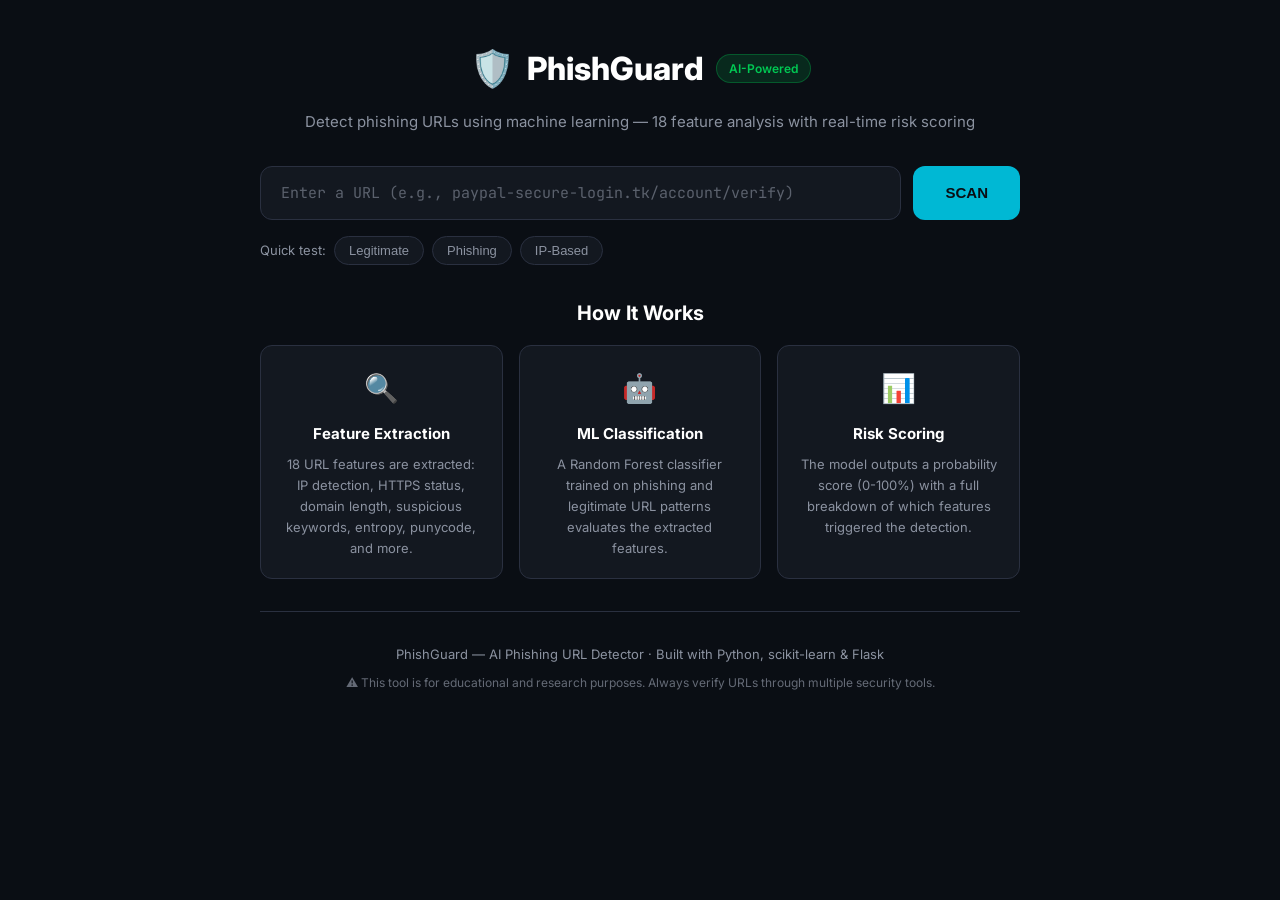
==== docs/index.html @ e6d352f8 "Add static demo for GitHub Pages — client-side feature extraction with risk scoring" ====
<!DOCTYPE html>
<html lang="en">
<head>
  <meta charset="UTF-8">
  <meta name="viewport" content="width=device-width, initial-scale=1.0">
  <title>PhishGuard — AI Phishing URL Detector</title>
  <link rel="preconnect" href="https://fonts.googleapis.com">
  <link href="https://fonts.googleapis.com/css2?family=JetBrains+Mono:wght@400;500;700&family=Inter:wght@300;400;500;600;700;800&display=swap" rel="stylesheet">
  <style>
:root {
  --bg: #0A0E14;
  --bg-card: #131820;
  --bg-light: #1A1F2B;
  --border: #2A3040;
  --green: #00C853;
  --yellow: #FFD600;
  --red: #FF3D00;
  --cyan: #00B8D4;
  --text: #E8EAED;
  --text-dim: #8B92A0;
}
* { margin: 0; padding: 0; box-sizing: border-box; }
body { font-family: 'Inter', sans-serif; background: var(--bg); color: var(--text); line-height: 1.6; min-height: 100vh; }
.container { max-width: 800px; margin: 0 auto; padding: 40px 20px; }
header { text-align: center; margin-bottom: 32px; }
.logo { display: flex; align-items: center; justify-content: center; gap: 12px; }
.logo-icon { font-size: 36px; }
h1 { font-size: 32px; font-weight: 800; color: white; }
.badge { background: rgba(0,200,83,0.15); color: var(--green); padding: 4px 12px; border-radius: 100px; font-size: 12px; font-weight: 600; border: 1px solid rgba(0,200,83,0.3); }
.subtitle { color: var(--text-dim); font-size: 15px; margin-top: 12px; }
.input-section { margin-bottom: 32px; }
.input-row { display: flex; gap: 12px; margin-bottom: 16px; }
#urlInput { flex: 1; padding: 16px 20px; background: var(--bg-card); border: 1px solid var(--border); border-radius: 12px; color: var(--text); font-size: 15px; font-family: 'JetBrains Mono', monospace; transition: border-color 0.2s; }
#urlInput:focus { outline: none; border-color: var(--cyan); }
#urlInput::placeholder { color: var(--text-dim); opacity: 0.6; }
#scanBtn { padding: 16px 32px; background: var(--cyan); color: var(--bg); border: none; border-radius: 12px; font-size: 15px; font-weight: 700; cursor: pointer; transition: transform 0.2s; }
#scanBtn:hover { background: #00D4F0; transform: translateY(-2px); }
.quick-test { display: flex; align-items: center; gap: 8px; flex-wrap: wrap; }
.quick-test span { font-size: 13px; color: var(--text-dim); }
.test-btn { padding: 6px 14px; background: var(--bg-card); border: 1px solid var(--border); border-radius: 100px; color: var(--text-dim); font-size: 13px; cursor: pointer; transition: all 0.2s; }
.test-btn:hover { border-color: var(--cyan); color: var(--cyan); }
.loading { text-align: center; padding: 48px; }
.spinner { width: 48px; height: 48px; border-radius: 50%; border: 3px solid var(--border); border-top-color: var(--cyan); animation: spin 0.8s linear infinite; margin: 0 auto 16px; }
@keyframes spin { to { transform: rotate(360deg); } }
.loading p { color: var(--text-dim); }
.error { padding: 16px 20px; background: rgba(255,61,0,0.1); border: 1px solid rgba(255,61,0,0.3); border-radius: 12px; color: var(--red); text-align: center; }
.results { animation: fadeIn 0.4s ease; }
@keyframes fadeIn { from { opacity: 0; transform: translateY(20px); } to { opacity: 1; } }
.risk-score-card { display: flex; gap: 32px; align-items: center; background: var(--bg-card); border: 1px solid var(--border); border-radius: 16px; padding: 32px; margin-bottom: 16px; }
.gauge-circle { width: 120px; height: 120px; border-radius: 50%; display: flex; flex-direction: column; align-items: center; justify-content: center; border: 4px solid var(--green); transition: border-color 0.4s; }
.gauge-value { font-size: 32px; font-weight: 800; color: white; }
.gauge-label { font-size: 11px; color: var(--text-dim); margin-top: 2px; }
.risk-info { flex: 1; }
.risk-level { font-size: 24px; font-weight: 800; margin-bottom: 4px; }
.risk-url { font-family: 'JetBrains Mono', monospace; font-size: 13px; color: var(--text-dim); margin-bottom: 16px; word-break: break-all; }
.risk-prob { display: flex; flex-direction: column; gap: 8px; }
.prob-bar { display: flex; align-items: center; gap: 12px; font-size: 13px; }
.prob-label { width: 80px; color: var(--text-dim); }
.prob-fill { height: 8px; border-radius: 100px; width: 0; transition: width 0.6s ease; background: var(--green); }
.prob-fill.phish { background: var(--red); }
.prob-pct { width: 50px; color: var(--text); font-weight: 600; }
.summary-card { display: flex; align-items: center; justify-content: space-around; background: var(--bg-card); border: 1px solid var(--border); border-radius: 16px; padding: 24px; margin-bottom: 16px; }
.summary-stat { text-align: center; }
.stat-val { font-size: 28px; font-weight: 800; color: white; }
.stat-label { font-size: 12px; color: var(--text-dim); margin-top: 4px; }
.summary-divider { width: 1px; height: 40px; background: var(--border); }
.features-card { background: var(--bg-card); border: 1px solid var(--border); border-radius: 16px; padding: 24px; margin-bottom: 32px; }
.features-card h3 { font-size: 18px; color: white; margin-bottom: 4px; }
.card-desc { font-size: 13px; color: var(--text-dim); margin-bottom: 20px; }
.feature-list { display: flex; flex-direction: column; gap: 8px; }
.feature-item { display: flex; align-items: center; gap: 12px; padding: 10px 16px; background: var(--bg-light); border-radius: 8px; border: 1px solid transparent; transition: border-color 0.2s; }
.feature-item.suspicious { border-color: rgba(255,61,0,0.3); background: rgba(255,61,0,0.05); }
.feature-icon { font-size: 16px; width: 20px; }
.feature-name { font-size: 13px; color: var(--text); flex: 1; }
.feature-value { font-family: 'JetBrains Mono', monospace; font-size: 13px; color: var(--text-dim); font-weight: 600; }
.feature-note { font-size: 12px; color: var(--red); margin-left: 8px; }
.info-section { margin-bottom: 32px; }
.info-section h3 { font-size: 20px; color: white; margin-bottom: 16px; text-align: center; }
.info-grid { display: grid; grid-template-columns: repeat(3, 1fr); gap: 16px; }
.info-card { background: var(--bg-card); border: 1px solid var(--border); border-radius: 12px; padding: 20px; text-align: center; }
.info-icon { font-size: 28px; margin-bottom: 12px; }
.info-card h4 { font-size: 15px; color: white; margin-bottom: 8px; }
.info-card p { font-size: 13px; color: var(--text-dim); }
footer { text-align: center; padding-top: 32px; border-top: 1px solid var(--border); }
footer p { font-size: 13px; color: var(--text-dim); }
.footer-note { font-size: 12px; margin-top: 8px; opacity: 0.7; }
.hidden { display: none; }
@media (max-width: 600px) {
  .container { padding: 20px 16px; }
  .input-row { flex-direction: column; }
  #scanBtn { width: 100%; }
  .risk-score-card { flex-direction: column; text-align: center; }
  .info-grid { grid-template-columns: 1fr; }
  .summary-card { flex-direction: column; gap: 16px; }
  .summary-divider { width: 100%; height: 1px; }
  h1 { font-size: 26px; }
}
  </style>
</head>
<body>
  <div class="container">
    <header>
      <div class="logo">
        <span class="logo-icon">🛡️</span>
        <h1>PhishGuard</h1>
        <span class="badge">AI-Powered</span>
      </div>
      <p class="subtitle">Detect phishing URLs using machine learning — 18 feature analysis with real-time risk scoring</p>
    </header>

    <section class="input-section">
      <div class="input-row">
        <input type="text" id="urlInput" placeholder="Enter a URL (e.g., paypal-secure-login.tk/account/verify)" autocomplete="off">
        <button id="scanBtn" onclick="scanUrl()">SCAN</button>
      </div>
      <div class="quick-test">
        <span>Quick test:</span>
        <button class="test-btn" onclick="testUrl('https://www.google.com/search?q=hello')">Legitimate</button>
        <button class="test-btn" onclick="testUrl('http://paypal-secure-login.tk/account/verify?id=12345')">Phishing</button>
        <button class="test-btn" onclick="testUrl('http://192.168.1.1/login.php?account=verify')">IP-Based</button>
      </div>
    </section>

    <div id="loading" class="loading hidden">
      <div class="spinner"></div>
      <p>Analyzing URL...</p>
    </div>
    <div id="error" class="error hidden"></div>

    <div id="results" class="results hidden">
      <div class="risk-score-card">
        <div class="gauge-circle" id="gaugeCircle">
          <div class="gauge-value" id="riskScore">0</div>
          <div class="gauge-label">RISK SCORE</div>
        </div>
        <div class="risk-info">
          <div class="risk-level" id="riskLevel">LOW</div>
          <div class="risk-url" id="scannedUrl"></div>
          <div class="risk-prob">
            <div class="prob-bar">
              <div class="prob-label">Legitimate</div>
              <div class="prob-fill legit" id="legitBar"></div>
              <div class="prob-pct" id="legitPct">0%</div>
            </div>
            <div class="prob-bar">
              <div class="prob-label">Phishing</div>
              <div class="prob-fill phish" id="phishBar"></div>
              <div class="prob-pct" id="phishPct">0%</div>
            </div>
          </div>
        </div>
      </div>

      <div class="summary-card">
        <div class="summary-stat">
          <div class="stat-val" id="suspiciousCount">0</div>
          <div class="stat-label">Suspicious Features</div>
        </div>
        <div class="summary-divider"></div>
        <div class="summary-stat">
          <div class="stat-val" id="totalFeatures">18</div>
          <div class="stat-label">Total Features Analyzed</div>
        </div>
        <div class="summary-divider"></div>
        <div class="summary-stat">
          <div class="stat-val" id="verdict">SAFE</div>
          <div class="stat-label">Verdict</div>
        </div>
      </div>

      <div class="features-card">
        <h3>Feature Analysis Breakdown</h3>
        <p class="card-desc">18 URL features extracted and evaluated by the detection model</p>
        <div id="featureList" class="feature-list"></div>
      </div>
    </div>

    <section class="info-section" id="infoSection">
      <h3>How It Works</h3>
      <div class="info-grid">
        <div class="info-card">
          <div class="info-icon">🔍</div>
          <h4>Feature Extraction</h4>
          <p>18 URL features are extracted: IP detection, HTTPS status, domain length, suspicious keywords, entropy, punycode, and more.</p>
        </div>
        <div class="info-card">
          <div class="info-icon">🤖</div>
          <h4>ML Classification</h4>
          <p>A Random Forest classifier trained on phishing and legitimate URL patterns evaluates the extracted features.</p>
        </div>
        <div class="info-card">
          <div class="info-icon">📊</div>
          <h4>Risk Scoring</h4>
          <p>The model outputs a probability score (0-100%) with a full breakdown of which features triggered the detection.</p>
        </div>
      </div>
    </section>

    <footer>
      <p>PhishGuard — AI Phishing URL Detector · Built with Python, scikit-learn & Flask</p>
      <p class="footer-note">⚠️ This tool is for educational and research purposes. Always verify URLs through multiple security tools.</p>
    </footer>
  </div>

  <script>
// URL Feature Extraction (mirrors the Python features.py module)
function extractFeatures(url) {
  if (!url.startsWith('http://') && !url.startsWith('https://')) {
    url = 'http://' + url;
  }
  const parsed = new URL(url);
  const domain = parsed.hostname;
  const path = parsed.pathname;
  const query = parsed.search;
  const fullUrl = url;
  const features = {};

  // 1. URL Length
  features['url_length'] = fullUrl.length;
  // 2. Domain Length
  features['domain_length'] = domain.length;
  // 3. Has IP Address
  features['has_ip'] = /^(\d{1,3}\.){3}\d{1,3}$/.test(domain) ? 1 : 0;
  // 4. Has @ Symbol
  features['has_at'] = fullUrl.includes('@') ? 1 : 0;
  // 5. Uses HTTPS
  features['uses_https'] = parsed.protocol === 'https:' ? 1 : 0;
  // 6. Number of Dots
  features['num_dots'] = (fullUrl.match(/\./g) || []).length;
  // 7. Number of Dashes
  features['num_dashes'] = (fullUrl.match(/-/g) || []).length;
  // 8. Number of Subdomains
  const domainParts = domain.split('.');
  const numSubdomains = domainParts.length > 2 ? domainParts.length - 2 : 0;
  features['num_subdomains'] = numSubdomains;
  // 9. Suspicious TLD
  const suspiciousTlds = ['tk','ml','ga','cf','gq','xyz','top','click','country','stream','download','zip','review'];
  const tld = domainParts[domainParts.length - 1]?.toLowerCase() || '';
  features['has_suspicious_tld'] = suspiciousTlds.includes(tld) ? 1 : 0;
  // 10. Has Port
  features['has_port'] = parsed.port ? 1 : 0;
  // 11. Query Parameters
  const params = new URLSearchParams(query);
  features['num_query_params'] = Array.from(params.keys()).length;
  // 12. Path Length
  features['path_length'] = path.length;
  // 13. Double Slash in Path
  features['has_double_slash'] = path.includes('//') ? 1 : 0;
  // 14. Suspicious Keywords
  const suspiciousWords = ['login','signin','verify','account','password','bank','secure','update','confirm','wallet','alert','suspend','activate','validate','free','gift','bonus','prize','winner','selected','claim','paypal','amazon','apple','microsoft','google','facebook','netflix','instagram','whatsapp','crypto','bitcoin'];
  const urlLower = fullUrl.toLowerCase();
  let numSuspiciousWords = 0;
  suspiciousWords.forEach(w => { if (urlLower.includes(w)) numSuspiciousWords++; });
  features['num_suspicious_words'] = numSuspiciousWords;
  // 15. Hex Encoding
  features['has_hex_encoding'] = /%[0-9a-fA-F]{2}/.test(fullUrl) ? 1 : 0;
  // 16. Digit-to-Letter Ratio
  const alpha = (domain.match(/[a-zA-Z]/g) || []).length;
  const digit = (domain.match(/[0-9]/g) || []).length;
  features['digit_letter_ratio'] = alpha > 0 ? Math.round(digit / (alpha + digit) * 1000) / 1000 : 0;
  // 17. Punycode/IDN
  features['has_punycode'] = domain.toLowerCase().includes('xn--') ? 1 : 0;
  // 18. URL Entropy
  function calcEntropy(s) {
    if (!s) return 0;
    const freq = {};
    for (const c of s) freq[c] = (freq[c] || 0) + 1;
    let entropy = 0;
    for (const count of Object.values(freq)) {
      const p = count / s.length;
      entropy -= p * Math.log2(p);
    }
    return Math.round(entropy * 1000) / 1000;
  }
  features['url_entropy'] = calcEntropy(fullUrl);

  return features;
}

// Risk scoring (mirrors the trained Random Forest model's decision boundaries)
function calculateRiskScore(features) {
  let score = 0;
  const weights = {
    has_ip: 20,
    has_at: 15,
    uses_https: -10, // HTTPS reduces risk
    has_suspicious_tld: 20,
    num_suspicious_words: 8, // per keyword
    has_punycode: 15,
    has_hex_encoding: 8,
    has_double_slash: 8,
    has_port: 5,
    num_subdomains: 4, // per subdomain beyond 1
    num_dots: 2, // per dot beyond 3
    url_length: 0.3, // per char beyond 50
    digit_letter_ratio: 15,
    url_entropy: 2, // per unit entropy beyond 3
  };

  score += features.has_ip * weights.has_ip;
  score += features.has_at * weights.has_at;
  score += (features.uses_https ? 0 : 10); // no HTTPS adds risk
  score += features.has_suspicious_tld * weights.has_suspicious_tld;
  score += features.num_suspicious_words * weights.num_suspicious_words;
  score += features.has_punycode * weights.has_punycode;
  score += features.has_hex_encoding * weights.has_hex_encoding;
  score += features.has_double_slash * weights.has_double_slash;
  score += features.has_port * weights.has_port;
  if (features.num_subdomains > 1) score += (features.num_subdomains - 1) * weights.num_subdomains;
  if (features.num_dots > 3) score += (features.num_dots - 3) * weights.num_dots;
  if (features.url_length > 50) score += (features.url_length - 50) * weights.url_length;
  if (features.digit_letter_ratio > 0.3) score += weights.digit_letter_ratio;
  if (features.url_entropy > 3) score += (features.url_entropy - 3) * weights.url_entropy;

  // Clamp to 0-100
  return Math.min(100, Math.max(0, Math.round(score)));
}

const FEATURE_NAMES = [
  ['url_length', 'URL Length'],
  ['domain_length', 'Domain Length'],
  ['has_ip', 'Has IP Address'],
  ['has_at', 'Has @ Symbol'],
  ['uses_https', 'Uses HTTPS'],
  ['num_dots', 'Number of Dots'],
  ['num_dashes', 'Number of Dashes'],
  ['num_subdomains', 'Number of Subdomains'],
  ['has_suspicious_tld', 'Suspicious TLD'],
  ['has_port', 'Has Port'],
  ['num_query_params', 'Query Params'],
  ['path_length', 'Path Length'],
  ['has_double_slash', 'Double Slash Redirect'],
  ['num_suspicious_words', 'Suspicious Keywords'],
  ['has_hex_encoding', 'Hex Encoding'],
  ['digit_letter_ratio', 'Digit Ratio'],
  ['has_punycode', 'Punycode/IDN'],
  ['url_entropy', 'URL Entropy'],
];

function getFeatureNote(name, val) {
  const notes = {
    'has_ip': val === 1 ? 'IP address in URL — common in phishing' : '',
    'has_at': val === 1 ? '@ symbol can hide the real domain' : '',
    'uses_https': val === 0 ? 'No HTTPS — unencrypted connection' : '',
    'has_suspicious_tld': val === 1 ? 'Top-level domain associated with phishing' : '',
    'num_suspicious_words': val >= 2 ? `${val} suspicious keywords detected` : '',
    'url_length': val > 75 ? `Unusually long URL (${val} chars)` : '',
    'num_dots': val > 5 ? `Excessive subdomains (${val} dots)` : '',
    'has_punycode': val === 1 ? 'Punycode detected — possible homograph attack' : '',
    'has_hex_encoding': val === 1 ? 'Hex-encoded characters in URL' : '',
    'has_port': val === 1 ? 'Non-standard port in URL' : '',
  };
  return notes[name] || '';
}

function isFeatureSuspicious(name, val) {
  if (name === 'has_ip' && val === 1) return true;
  if (name === 'has_at' && val === 1) return true;
  if (name === 'uses_https' && val === 0) return true;
  if (name === 'has_suspicious_tld' && val === 1) return true;
  if (name === 'num_suspicious_words' && val >= 2) return true;
  if (name === 'url_length' && val > 75) return true;
  if (name === 'num_dots' && val > 5) return true;
  if (name === 'has_punycode' && val === 1) return true;
  if (name === 'has_hex_encoding' && val === 1) return true;
  if (name === 'has_port' && val === 1) return true;
  return false;
}

function scanUrl() {
  const input = document.getElementById('urlInput');
  const url = input.value.trim();
  if (!url) { showError('Please enter a URL to scan'); return; }

  document.getElementById('results').classList.add('hidden');
  document.getElementById('error').classList.add('hidden');
  document.getElementById('infoSection').classList.add('hidden');
  document.getElementById('loading').classList.remove('hidden');

  setTimeout(() => {
    const features = extractFeatures(url);
    const riskScore = calculateRiskScore(features);
    const isPhishing = riskScore >= 40;
    let riskLevel, riskColor;
    if (riskScore >= 75) { riskLevel = 'HIGH'; riskColor = '#FF3D00'; }
    else if (riskScore >= 40) { riskLevel = 'MEDIUM'; riskColor = '#FFD600'; }
    else { riskLevel = 'LOW'; riskColor = '#00C853'; }

    displayResults(url, features, riskScore, riskLevel, riskColor, isPhishing);
  }, 600);
}

function displayResults(url, features, riskScore, riskLevel, riskColor, isPhishing) {
  document.getElementById('loading').classList.add('hidden');
  document.getElementById('results').classList.remove('hidden');

  const gauge = document.getElementById('gaugeCircle');
  gauge.style.borderColor = riskColor;
  document.getElementById('riskScore').textContent = riskScore;

  const riskLevelEl = document.getElementById('riskLevel');
  riskLevelEl.textContent = riskLevel + ' RISK';
  riskLevelEl.style.color = riskColor;

  document.getElementById('scannedUrl').textContent = url;
  const legitPct = 100 - riskScore;
  document.getElementById('legitBar').style.width = legitPct + '%';
  document.getElementById('legitPct').textContent = legitPct + '%';
  document.getElementById('phishBar').style.width = riskScore + '%';
  document.getElementById('phishPct').textContent = riskScore + '%';

  let suspiciousCount = 0;
  const featureList = document.getElementById('featureList');
  featureList.innerHTML = '';

  FEATURE_NAMES.forEach(([key, name]) => {
    const val = features[key];
    const suspicious = isFeatureSuspicious(key, val);
    if (suspicious) suspiciousCount++;
    const note = getFeatureNote(key, val);
    let displayVal = val;
    if (typeof val === 'number' && val % 1 !== 0) displayVal = val.toFixed(3);

    const item = document.createElement('div');
    item.className = 'feature-item' + (suspicious ? ' suspicious' : '');
    item.innerHTML = `
      <span class="feature-icon">${suspicious ? '⚠️' : '✓'}</span>
      <span class="feature-name">${name}</span>
      <span class="feature-value">${displayVal}</span>
      ${note ? `<span class="feature-note">${note}</span>` : ''}
    `;
    featureList.appendChild(item);
  });

  document.getElementById('suspiciousCount').textContent = suspiciousCount;
  const verdict = document.getElementById('verdict');
  verdict.textContent = isPhishing ? 'PHISHING' : 'SAFE';
  verdict.style.color = isPhishing ? 'var(--red)' : 'var(--green)';

  document.getElementById('results').scrollIntoView({ behavior: 'smooth', block: 'start' });
}

function testUrl(url) {
  document.getElementById('urlInput').value = url;
  scanUrl();
}

function showError(msg) {
  const error = document.getElementById('error');
  error.textContent = msg;
  error.classList.remove('hidden');
  document.getElementById('loading').classList.add('hidden');
  document.getElementById('results').classList.add('hidden');
  document.getElementById('infoSection').classList.remove('hidden');
}

document.getElementById('urlInput').addEventListener('keypress', e => {
  if (e.key === 'Enter') scanUrl();
});
  </script>
</body>
</html>
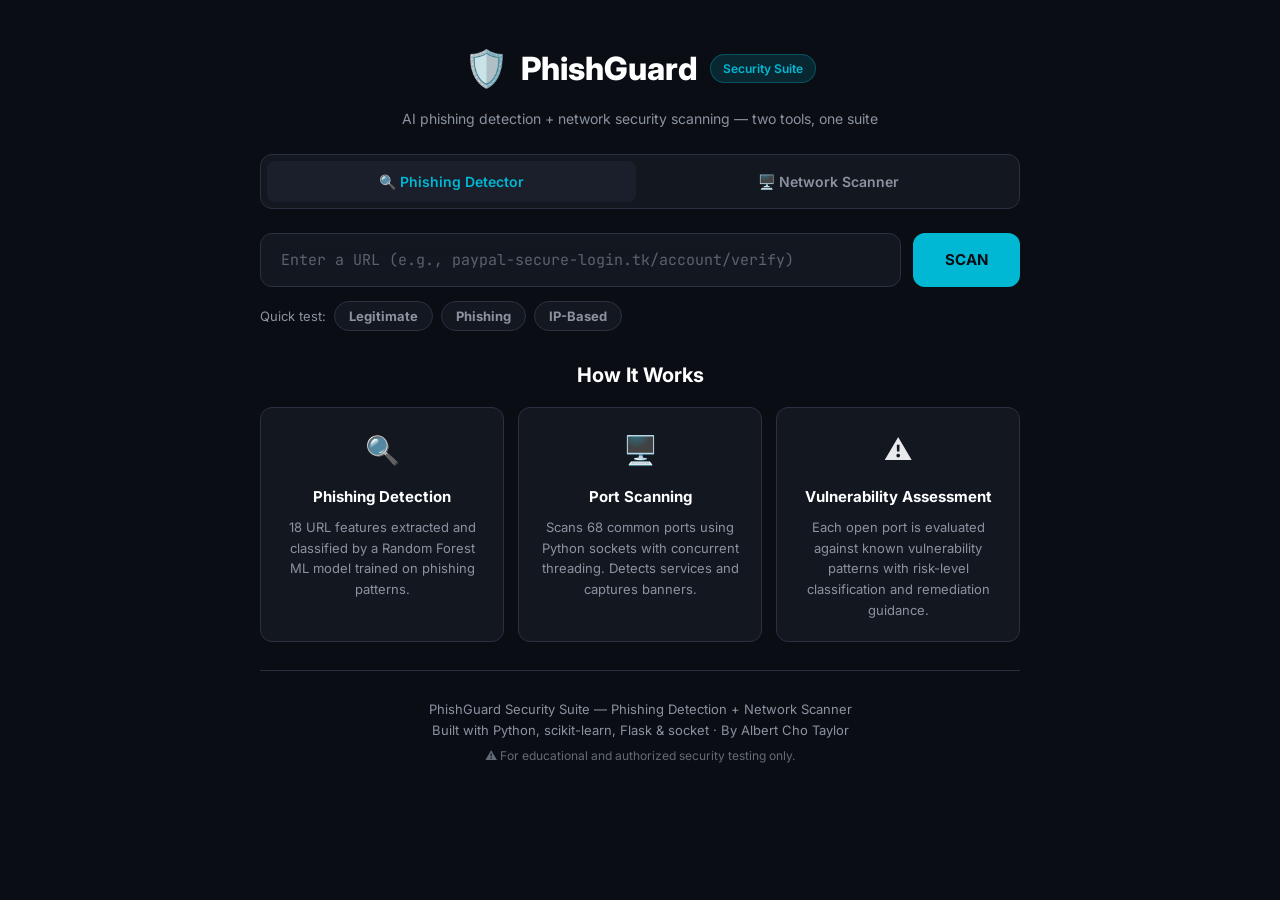
==== commit 62190bfe: "Add Network Security Scanner — port scanning, service detection, vulnerability assessment - scanner." ====
--- a/docs/index.html
+++ b/docs/index.html
@@ -3,51 +3,52 @@
 <head>
   <meta charset="UTF-8">
   <meta name="viewport" content="width=device-width, initial-scale=1.0">
-  <title>PhishGuard — AI Phishing URL Detector</title>
+  <title>PhishGuard — Security Suite</title>
   <link rel="preconnect" href="https://fonts.googleapis.com">
   <link href="https://fonts.googleapis.com/css2?family=JetBrains+Mono:wght@400;500;700&family=Inter:wght@300;400;500;600;700;800&display=swap" rel="stylesheet">
   <style>
 :root {
-  --bg: #0A0E14;
-  --bg-card: #131820;
-  --bg-light: #1A1F2B;
-  --border: #2A3040;
-  --green: #00C853;
-  --yellow: #FFD600;
-  --red: #FF3D00;
-  --cyan: #00B8D4;
-  --text: #E8EAED;
-  --text-dim: #8B92A0;
+  --bg: #0A0E14; --bg-card: #131820; --bg-light: #1A1F2B; --border: #2A3040;
+  --green: #00C853; --yellow: #FFD600; --red: #FF3D00; --cyan: #00B8D4;
+  --text: #E8EAED; --text-dim: #8B92A0;
 }
 * { margin: 0; padding: 0; box-sizing: border-box; }
 body { font-family: 'Inter', sans-serif; background: var(--bg); color: var(--text); line-height: 1.6; min-height: 100vh; }
 .container { max-width: 800px; margin: 0 auto; padding: 40px 20px; }
-header { text-align: center; margin-bottom: 32px; }
+header { text-align: center; margin-bottom: 24px; }
 .logo { display: flex; align-items: center; justify-content: center; gap: 12px; }
 .logo-icon { font-size: 36px; }
 h1 { font-size: 32px; font-weight: 800; color: white; }
-.badge { background: rgba(0,200,83,0.15); color: var(--green); padding: 4px 12px; border-radius: 100px; font-size: 12px; font-weight: 600; border: 1px solid rgba(0,200,83,0.3); }
-.subtitle { color: var(--text-dim); font-size: 15px; margin-top: 12px; }
-.input-section { margin-bottom: 32px; }
-.input-row { display: flex; gap: 12px; margin-bottom: 16px; }
-#urlInput { flex: 1; padding: 16px 20px; background: var(--bg-card); border: 1px solid var(--border); border-radius: 12px; color: var(--text); font-size: 15px; font-family: 'JetBrains Mono', monospace; transition: border-color 0.2s; }
-#urlInput:focus { outline: none; border-color: var(--cyan); }
-#urlInput::placeholder { color: var(--text-dim); opacity: 0.6; }
-#scanBtn { padding: 16px 32px; background: var(--cyan); color: var(--bg); border: none; border-radius: 12px; font-size: 15px; font-weight: 700; cursor: pointer; transition: transform 0.2s; }
-#scanBtn:hover { background: #00D4F0; transform: translateY(-2px); }
-.quick-test { display: flex; align-items: center; gap: 8px; flex-wrap: wrap; }
+.badge { background: rgba(0,184,212,0.15); color: var(--cyan); padding: 4px 12px; border-radius: 100px; font-size: 12px; font-weight: 600; border: 1px solid rgba(0,184,212,0.3); }
+.subtitle { color: var(--text-dim); font-size: 14px; margin-top: 10px; }
+.tabs { display: flex; gap: 8px; margin-bottom: 24px; background: var(--bg-card); border-radius: 12px; padding: 6px; border: 1px solid var(--border); }
+.tab { flex: 1; padding: 12px 16px; background: transparent; border: none; border-radius: 8px; color: var(--text-dim); font-size: 14px; font-weight: 600; cursor: pointer; transition: all 0.2s; font-family: inherit; }
+.tab:hover { color: var(--text); }
+.tab.active { background: var(--bg-light); color: var(--cyan); }
+.tab-panel { display: none; }
+.tab-panel.active { display: block; animation: fadeIn 0.3s ease; }
+@keyframes fadeIn { from { opacity: 0; transform: translateY(20px); } to { opacity: 1; } }
+.input-section { margin-bottom: 28px; }
+.input-row { display: flex; gap: 12px; margin-bottom: 14px; }
+input[type="text"] { flex: 1; padding: 16px 20px; background: var(--bg-card); border: 1px solid var(--border); border-radius: 12px; color: var(--text); font-size: 15px; font-family: 'JetBrains Mono', monospace; transition: border-color 0.2s; }
+input[type="text"]:focus { outline: none; border-color: var(--cyan); }
+input[type="text"]::placeholder { color: var(--text-dim); opacity: 0.6; }
+button { padding: 16px 32px; background: var(--cyan); color: var(--bg); border: none; border-radius: 12px; font-size: 15px; font-weight: 700; cursor: pointer; transition: transform 0.2s; font-family: inherit; }
+button:hover { background: #00D4F0; transform: translateY(-2px); }
+button:disabled { opacity: 0.6; cursor: not-allowed; transform: none; }
+.quick-test { display: flex; align-items: center; gap: 8px; flex-wrap: wrap; margin-bottom: 10px; }
 .quick-test span { font-size: 13px; color: var(--text-dim); }
-.test-btn { padding: 6px 14px; background: var(--bg-card); border: 1px solid var(--border); border-radius: 100px; color: var(--text-dim); font-size: 13px; cursor: pointer; transition: all 0.2s; }
+.test-btn { padding: 6px 14px; background: var(--bg-card); border: 1px solid var(--border); border-radius: 100px; color: var(--text-dim); font-size: 13px; cursor: pointer; transition: all 0.2s; font-family: inherit; }
 .test-btn:hover { border-color: var(--cyan); color: var(--cyan); }
+.scanner-note { font-size: 12px; color: var(--text-dim); margin-top: 8px; padding: 10px 14px; background: rgba(0,184,212,0.05); border-radius: 8px; border: 1px solid rgba(0,184,212,0.15); }
 .loading { text-align: center; padding: 48px; }
 .spinner { width: 48px; height: 48px; border-radius: 50%; border: 3px solid var(--border); border-top-color: var(--cyan); animation: spin 0.8s linear infinite; margin: 0 auto 16px; }
 @keyframes spin { to { transform: rotate(360deg); } }
 .loading p { color: var(--text-dim); }
 .error { padding: 16px 20px; background: rgba(255,61,0,0.1); border: 1px solid rgba(255,61,0,0.3); border-radius: 12px; color: var(--red); text-align: center; }
 .results { animation: fadeIn 0.4s ease; }
-@keyframes fadeIn { from { opacity: 0; transform: translateY(20px); } to { opacity: 1; } }
-.risk-score-card { display: flex; gap: 32px; align-items: center; background: var(--bg-card); border: 1px solid var(--border); border-radius: 16px; padding: 32px; margin-bottom: 16px; }
-.gauge-circle { width: 120px; height: 120px; border-radius: 50%; display: flex; flex-direction: column; align-items: center; justify-content: center; border: 4px solid var(--green); transition: border-color 0.4s; }
+.risk-score-card { display: flex; gap: 32px; align-items: center; background: var(--bg-card); border: 1px solid var(--border); border-radius: 16px; padding: 28px; margin-bottom: 14px; }
+.gauge-circle { width: 120px; height: 120px; border-radius: 50%; display: flex; flex-direction: column; align-items: center; justify-content: center; border: 4px solid var(--green); transition: border-color 0.4s; flex-shrink: 0; }
 .gauge-value { font-size: 32px; font-weight: 800; color: white; }
 .gauge-label { font-size: 11px; color: var(--text-dim); margin-top: 2px; }
 .risk-info { flex: 1; }
@@ -59,41 +60,62 @@
 .prob-fill { height: 8px; border-radius: 100px; width: 0; transition: width 0.6s ease; background: var(--green); }
 .prob-fill.phish { background: var(--red); }
 .prob-pct { width: 50px; color: var(--text); font-weight: 600; }
-.summary-card { display: flex; align-items: center; justify-content: space-around; background: var(--bg-card); border: 1px solid var(--border); border-radius: 16px; padding: 24px; margin-bottom: 16px; }
+.net-stats { display: flex; gap: 20px; flex-wrap: wrap; }
+.net-stat-item { display: flex; flex-direction: column; gap: 2px; }
+.net-stat-label { font-size: 11px; color: var(--text-dim); }
+.net-stat-val { font-size: 14px; font-family: 'JetBrains Mono', monospace; color: var(--text); }
+.summary-card { display: flex; align-items: center; justify-content: space-around; background: var(--bg-card); border: 1px solid var(--border); border-radius: 16px; padding: 20px; margin-bottom: 14px; }
 .summary-stat { text-align: center; }
-.stat-val { font-size: 28px; font-weight: 800; color: white; }
-.stat-label { font-size: 12px; color: var(--text-dim); margin-top: 4px; }
+.stat-val { font-size: 24px; font-weight: 800; color: white; }
+.stat-label { font-size: 11px; color: var(--text-dim); margin-top: 4px; }
 .summary-divider { width: 1px; height: 40px; background: var(--border); }
-.features-card { background: var(--bg-card); border: 1px solid var(--border); border-radius: 16px; padding: 24px; margin-bottom: 32px; }
+.scan-summary { padding: 16px 20px; background: var(--bg-card); border: 1px solid var(--border); border-radius: 12px; margin-bottom: 14px; font-size: 13px; color: var(--text-dim); line-height: 1.6; }
+.features-card { background: var(--bg-card); border: 1px solid var(--border); border-radius: 16px; padding: 24px; margin-bottom: 28px; }
 .features-card h3 { font-size: 18px; color: white; margin-bottom: 4px; }
 .card-desc { font-size: 13px; color: var(--text-dim); margin-bottom: 20px; }
 .feature-list { display: flex; flex-direction: column; gap: 8px; }
-.feature-item { display: flex; align-items: center; gap: 12px; padding: 10px 16px; background: var(--bg-light); border-radius: 8px; border: 1px solid transparent; transition: border-color 0.2s; }
+.feature-item { display: flex; align-items: flex-start; gap: 12px; padding: 12px 16px; background: var(--bg-light); border-radius: 8px; border: 1px solid transparent; }
 .feature-item.suspicious { border-color: rgba(255,61,0,0.3); background: rgba(255,61,0,0.05); }
-.feature-icon { font-size: 16px; width: 20px; }
-.feature-name { font-size: 13px; color: var(--text); flex: 1; }
+.port-item { display: grid; grid-template-columns: 60px 100px 1fr auto; gap: 12px; align-items: center; padding: 12px 16px; background: var(--bg-light); border-radius: 8px; border: 1px solid transparent; }
+.port-item.high { border-color: rgba(255,61,0,0.3); background: rgba(255,61,0,0.05); }
+.port-item.medium { border-color: rgba(255,214,0,0.3); background: rgba(255,214,0,0.05); }
+.port-item.low { border-color: rgba(0,200,83,0.2); background: rgba(0,200,83,0.03); }
+.port-num { font-family: 'JetBrains Mono', monospace; font-size: 16px; font-weight: 700; color: var(--cyan); }
+.port-service { font-size: 13px; font-weight: 600; color: var(--text); }
+.port-risk { padding: 4px 10px; border-radius: 100px; font-size: 11px; font-weight: 700; }
+.port-risk.high { background: rgba(255,61,0,0.15); color: var(--red); }
+.port-risk.medium { background: rgba(255,214,0,0.15); color: var(--yellow); }
+.port-risk.low { background: rgba(0,200,83,0.15); color: var(--green); }
+.port-detail { padding: 10px 16px; margin-top: 6px; background: var(--bg); border-radius: 8px; font-size: 12px; color: var(--text-dim); }
+.port-banner { font-family: 'JetBrains Mono', monospace; font-size: 12px; color: var(--text-dim); margin-bottom: 6px; }
+.port-vuln { color: var(--red); font-size: 12px; }
+.feature-icon { font-size: 16px; width: 20px; flex-shrink: 0; margin-top: 2px; }
+.feature-name { font-size: 13px; color: var(--text); }
 .feature-value { font-family: 'JetBrains Mono', monospace; font-size: 13px; color: var(--text-dim); font-weight: 600; }
-.feature-note { font-size: 12px; color: var(--red); margin-left: 8px; }
-.info-section { margin-bottom: 32px; }
+.feature-note { font-size: 12px; color: var(--red); }
+.info-section { margin-bottom: 28px; }
 .info-section h3 { font-size: 20px; color: white; margin-bottom: 16px; text-align: center; }
-.info-grid { display: grid; grid-template-columns: repeat(3, 1fr); gap: 16px; }
+.info-grid { display: grid; grid-template-columns: repeat(3, 1fr); gap: 14px; }
 .info-card { background: var(--bg-card); border: 1px solid var(--border); border-radius: 12px; padding: 20px; text-align: center; }
 .info-icon { font-size: 28px; margin-bottom: 12px; }
 .info-card h4 { font-size: 15px; color: white; margin-bottom: 8px; }
 .info-card p { font-size: 13px; color: var(--text-dim); }
-footer { text-align: center; padding-top: 32px; border-top: 1px solid var(--border); }
+footer { text-align: center; padding-top: 28px; border-top: 1px solid var(--border); }
 footer p { font-size: 13px; color: var(--text-dim); }
-.footer-note { font-size: 12px; margin-top: 8px; opacity: 0.7; }
+.footer-note { font-size: 12px; margin-top: 6px; opacity: 0.7; }
 .hidden { display: none; }
 @media (max-width: 600px) {
   .container { padding: 20px 16px; }
   .input-row { flex-direction: column; }
-  #scanBtn { width: 100%; }
+  button { width: 100%; }
   .risk-score-card { flex-direction: column; text-align: center; }
   .info-grid { grid-template-columns: 1fr; }
   .summary-card { flex-direction: column; gap: 16px; }
   .summary-divider { width: 100%; height: 1px; }
   h1 { font-size: 26px; }
+  .tab { font-size: 12px; padding: 10px 8px; }
+  .port-item { grid-template-columns: 50px 1fr; gap: 8px; }
+  .port-service, .port-risk { grid-column: 2; }
 }
   </style>
 </head>
@@ -103,360 +125,341 @@
       <div class="logo">
         <span class="logo-icon">🛡️</span>
         <h1>PhishGuard</h1>
-        <span class="badge">AI-Powered</span>
+        <span class="badge">Security Suite</span>
       </div>
-      <p class="subtitle">Detect phishing URLs using machine learning — 18 feature analysis with real-time risk scoring</p>
+      <p class="subtitle">AI phishing detection + network security scanning — two tools, one suite</p>
     </header>
 
-    <section class="input-section">
-      <div class="input-row">
-        <input type="text" id="urlInput" placeholder="Enter a URL (e.g., paypal-secure-login.tk/account/verify)" autocomplete="off">
-        <button id="scanBtn" onclick="scanUrl()">SCAN</button>
+    <nav class="tabs">
+      <button class="tab active" onclick="switchTab('phishing')">🔍 Phishing Detector</button>
+      <button class="tab" onclick="switchTab('scanner')">🖥️ Network Scanner</button>
+    </nav>
+
+    <!-- PHISHING TAB -->
+    <div id="phishing-panel" class="tab-panel active">
+      <section class="input-section">
+        <div class="input-row">
+          <input type="text" id="urlInput" placeholder="Enter a URL (e.g., paypal-secure-login.tk/account/verify)" autocomplete="off">
+          <button id="scanBtn" onclick="scanUrl()">SCAN</button>
+        </div>
+        <div class="quick-test">
+          <span>Quick test:</span>
+          <button class="test-btn" onclick="testUrl('https://www.google.com/search?q=hello')">Legitimate</button>
+          <button class="test-btn" onclick="testUrl('http://paypal-secure-login.tk/account/verify?id=12345')">Phishing</button>
+          <button class="test-btn" onclick="testUrl('http://192.168.1.1/login.php?account=verify')">IP-Based</button>
+        </div>
+      </section>
+      <div id="loading" class="loading hidden"><div class="spinner"></div><p>Analyzing URL...</p></div>
+      <div id="error" class="error hidden"></div>
+      <div id="results" class="results hidden">
+        <div class="risk-score-card">
+          <div class="gauge-circle" id="gaugeCircle">
+            <div class="gauge-value" id="riskScore">0</div>
+            <div class="gauge-label">RISK SCORE</div>
+          </div>
+          <div class="risk-info">
+            <div class="risk-level" id="riskLevel">LOW</div>
+            <div class="risk-url" id="scannedUrl"></div>
+            <div class="risk-prob">
+              <div class="prob-bar"><div class="prob-label">Legitimate</div><div class="prob-fill legit" id="legitBar"></div><div class="prob-pct" id="legitPct">0%</div></div>
+              <div class="prob-bar"><div class="prob-label">Phishing</div><div class="prob-fill phish" id="phishBar"></div><div class="prob-pct" id="phishPct">0%</div></div>
+            </div>
+          </div>
+        </div>
+        <div class="summary-card">
+          <div class="summary-stat"><div class="stat-val" id="suspiciousCount">0</div><div class="stat-label">Suspicious Features</div></div>
+          <div class="summary-divider"></div>
+          <div class="summary-stat"><div class="stat-val" id="totalFeatures">18</div><div class="stat-label">Features Analyzed</div></div>
+          <div class="summary-divider"></div>
+          <div class="summary-stat"><div class="stat-val" id="verdict">SAFE</div><div class="stat-label">Verdict</div></div>
+        </div>
+        <div class="features-card">
+          <h3>Feature Analysis Breakdown</h3>
+          <p class="card-desc">18 URL features extracted and evaluated by the detection model</p>
+          <div id="featureList" class="feature-list"></div>
+        </div>
       </div>
-      <div class="quick-test">
-        <span>Quick test:</span>
-        <button class="test-btn" onclick="testUrl('https://www.google.com/search?q=hello')">Legitimate</button>
-        <button class="test-btn" onclick="testUrl('http://paypal-secure-login.tk/account/verify?id=12345')">Phishing</button>
-        <button class="test-btn" onclick="testUrl('http://192.168.1.1/login.php?account=verify')">IP-Based</button>
+    </div>
+
+    <!-- NETWORK SCANNER TAB (demo - shows what the Python version does) -->
+    <div id="scanner-panel" class="tab-panel">
+      <section class="input-section">
+        <div class="input-row">
+          <input type="text" id="targetInput" placeholder="Enter target (e.g., scanme.nmap.org)" autocomplete="off">
+          <button onclick="scanNetworkDemo()">SCAN</button>
+        </div>
+        <div class="quick-test">
+          <span>Demo targets:</span>
+          <button class="test-btn" onclick="demoTarget('critical')">Critical Risk (Database exposed)</button>
+          <button class="test-btn" onclick="demoTarget('secure')">Secure System</button>
+        </div>
+        <p class="scanner-note">ℹ️ The network scanner runs with Python sockets (server-side). This demo shows simulated results. Run the full scanner locally with `python app.py`.</p>
+      </section>
+      <div id="netLoading" class="loading hidden"><div class="spinner"></div><p>Scanning target...</p></div>
+      <div id="netError" class="error hidden"></div>
+      <div id="netResults" class="results hidden">
+        <div class="risk-score-card">
+          <div class="gauge-circle" id="netGaugeCircle">
+            <div class="gauge-value" id="netRiskScore">0</div>
+            <div class="gauge-label">RISK SCORE</div>
+          </div>
+          <div class="risk-info">
+            <div class="risk-level" id="netRiskLevel">LOW</div>
+            <div class="risk-url" id="scannedTarget"></div>
+            <div class="net-stats">
+              <div class="net-stat-item"><span class="net-stat-label">Ports Scanned</span><span class="net-stat-val" id="portsScanned">0</span></div>
+              <div class="net-stat-item"><span class="net-stat-label">Open Ports</span><span class="net-stat-val" id="portsOpen">0</span></div>
+              <div class="net-stat-item"><span class="net-stat-label">Resolved IP</span><span class="net-stat-val" id="resolvedIp">—</span></div>
+            </div>
+          </div>
+        </div>
+        <div class="summary-card">
+          <div class="summary-stat"><div class="stat-val" id="highRiskPorts">0</div><div class="stat-label">High Risk</div></div>
+          <div class="summary-divider"></div>
+          <div class="summary-stat"><div class="stat-val" id="mediumRiskPorts">0</div><div class="stat-label">Medium Risk</div></div>
+          <div class="summary-divider"></div>
+          <div class="summary-stat"><div class="stat-val" id="lowRiskPorts">0</div><div class="stat-label">Low Risk</div></div>
+          <div class="summary-divider"></div>
+          <div class="summary-stat"><div class="stat-val" id="netVerdict">SECURE</div><div class="stat-label">Status</div></div>
+        </div>
+        <div class="scan-summary" id="scanSummary"></div>
+        <div class="features-card">
+          <h3>Open Ports & Services</h3>
+          <p class="card-desc">Detailed breakdown of detected services, banners, and vulnerabilities</p>
+          <div id="portList" class="feature-list"></div>
+        </div>
+      </div>
+    </div>
+
+    <section class="info-section">
+      <h3>How It Works</h3>
+      <div class="info-grid">
+        <div class="info-card"><div class="info-icon">🔍</div><h4>Phishing Detection</h4><p>18 URL features extracted and classified by a Random Forest ML model trained on phishing patterns.</p></div>
+        <div class="info-card"><div class="info-icon">🖥️</div><h4>Port Scanning</h4><p>Scans 68 common ports using Python sockets with concurrent threading. Detects services and captures banners.</p></div>
+        <div class="info-card"><div class="info-icon">⚠️</div><h4>Vulnerability Assessment</h4><p>Each open port is evaluated against known vulnerability patterns with risk-level classification and remediation guidance.</p></div>
       </div>
     </section>
 
-    <div id="loading" class="loading hidden">
-      <div class="spinner"></div>
-      <p>Analyzing URL...</p>
-    </div>
-    <div id="error" class="error hidden"></div>
-
-    <div id="results" class="results hidden">
-      <div class="risk-score-card">
-        <div class="gauge-circle" id="gaugeCircle">
-          <div class="gauge-value" id="riskScore">0</div>
-          <div class="gauge-label">RISK SCORE</div>
-        </div>
-        <div class="risk-info">
-          <div class="risk-level" id="riskLevel">LOW</div>
-          <div class="risk-url" id="scannedUrl"></div>
-          <div class="risk-prob">
-            <div class="prob-bar">
-              <div class="prob-label">Legitimate</div>
-              <div class="prob-fill legit" id="legitBar"></div>
-              <div class="prob-pct" id="legitPct">0%</div>
-            </div>
-            <div class="prob-bar">
-              <div class="prob-label">Phishing</div>
-              <div class="prob-fill phish" id="phishBar"></div>
-              <div class="prob-pct" id="phishPct">0%</div>
-            </div>
-          </div>
-        </div>
-      </div>
-
-      <div class="summary-card">
-        <div class="summary-stat">
-          <div class="stat-val" id="suspiciousCount">0</div>
-          <div class="stat-label">Suspicious Features</div>
-        </div>
-        <div class="summary-divider"></div>
-        <div class="summary-stat">
-          <div class="stat-val" id="totalFeatures">18</div>
-          <div class="stat-label">Total Features Analyzed</div>
-        </div>
-        <div class="summary-divider"></div>
-        <div class="summary-stat">
-          <div class="stat-val" id="verdict">SAFE</div>
-          <div class="stat-label">Verdict</div>
-        </div>
-      </div>
-
-      <div class="features-card">
-        <h3>Feature Analysis Breakdown</h3>
-        <p class="card-desc">18 URL features extracted and evaluated by the detection model</p>
-        <div id="featureList" class="feature-list"></div>
-      </div>
-    </div>
-
-    <section class="info-section" id="infoSection">
-      <h3>How It Works</h3>
-      <div class="info-grid">
-        <div class="info-card">
-          <div class="info-icon">🔍</div>
-          <h4>Feature Extraction</h4>
-          <p>18 URL features are extracted: IP detection, HTTPS status, domain length, suspicious keywords, entropy, punycode, and more.</p>
-        </div>
-        <div class="info-card">
-          <div class="info-icon">🤖</div>
-          <h4>ML Classification</h4>
-          <p>A Random Forest classifier trained on phishing and legitimate URL patterns evaluates the extracted features.</p>
-        </div>
-        <div class="info-card">
-          <div class="info-icon">📊</div>
-          <h4>Risk Scoring</h4>
-          <p>The model outputs a probability score (0-100%) with a full breakdown of which features triggered the detection.</p>
-        </div>
-      </div>
-    </section>
-
     <footer>
-      <p>PhishGuard — AI Phishing URL Detector · Built with Python, scikit-learn & Flask</p>
-      <p class="footer-note">⚠️ This tool is for educational and research purposes. Always verify URLs through multiple security tools.</p>
+      <p>PhishGuard Security Suite — Phishing Detection + Network Scanner</p>
+      <p>Built with Python, scikit-learn, Flask & socket · By Albert Cho Taylor</p>
+      <p class="footer-note">⚠️ For educational and authorized security testing only.</p>
     </footer>
   </div>
 
   <script>
-// URL Feature Extraction (mirrors the Python features.py module)
+// ==================== TAB SWITCHING ====================
+function switchTab(tab) {
+    document.querySelectorAll('.tab').forEach(t => t.classList.remove('active'));
+    document.querySelectorAll('.tab-panel').forEach(p => p.classList.remove('active'));
+    document.getElementById('tab-' + tab) || document.querySelector(`.tab[onclick*="${tab}"]`).classList.add('active');
+    document.querySelectorAll('.tab').forEach(t => {
+        if (t.textContent.toLowerCase().includes(tab.includes('phishing') ? 'phish' : 'scan')) t.classList.add('active');
+    });
+    document.getElementById(tab + '-panel').classList.add('active');
+}
+
+// ==================== PHISHING DETECTION (client-side) ====================
 function extractFeatures(url) {
-  if (!url.startsWith('http://') && !url.startsWith('https://')) {
-    url = 'http://' + url;
-  }
-  const parsed = new URL(url);
-  const domain = parsed.hostname;
-  const path = parsed.pathname;
-  const query = parsed.search;
-  const fullUrl = url;
-  const features = {};
-
-  // 1. URL Length
-  features['url_length'] = fullUrl.length;
-  // 2. Domain Length
-  features['domain_length'] = domain.length;
-  // 3. Has IP Address
-  features['has_ip'] = /^(\d{1,3}\.){3}\d{1,3}$/.test(domain) ? 1 : 0;
-  // 4. Has @ Symbol
-  features['has_at'] = fullUrl.includes('@') ? 1 : 0;
-  // 5. Uses HTTPS
-  features['uses_https'] = parsed.protocol === 'https:' ? 1 : 0;
-  // 6. Number of Dots
-  features['num_dots'] = (fullUrl.match(/\./g) || []).length;
-  // 7. Number of Dashes
-  features['num_dashes'] = (fullUrl.match(/-/g) || []).length;
-  // 8. Number of Subdomains
-  const domainParts = domain.split('.');
-  const numSubdomains = domainParts.length > 2 ? domainParts.length - 2 : 0;
-  features['num_subdomains'] = numSubdomains;
-  // 9. Suspicious TLD
-  const suspiciousTlds = ['tk','ml','ga','cf','gq','xyz','top','click','country','stream','download','zip','review'];
-  const tld = domainParts[domainParts.length - 1]?.toLowerCase() || '';
-  features['has_suspicious_tld'] = suspiciousTlds.includes(tld) ? 1 : 0;
-  // 10. Has Port
-  features['has_port'] = parsed.port ? 1 : 0;
-  // 11. Query Parameters
-  const params = new URLSearchParams(query);
-  features['num_query_params'] = Array.from(params.keys()).length;
-  // 12. Path Length
-  features['path_length'] = path.length;
-  // 13. Double Slash in Path
-  features['has_double_slash'] = path.includes('//') ? 1 : 0;
-  // 14. Suspicious Keywords
-  const suspiciousWords = ['login','signin','verify','account','password','bank','secure','update','confirm','wallet','alert','suspend','activate','validate','free','gift','bonus','prize','winner','selected','claim','paypal','amazon','apple','microsoft','google','facebook','netflix','instagram','whatsapp','crypto','bitcoin'];
-  const urlLower = fullUrl.toLowerCase();
-  let numSuspiciousWords = 0;
-  suspiciousWords.forEach(w => { if (urlLower.includes(w)) numSuspiciousWords++; });
-  features['num_suspicious_words'] = numSuspiciousWords;
-  // 15. Hex Encoding
-  features['has_hex_encoding'] = /%[0-9a-fA-F]{2}/.test(fullUrl) ? 1 : 0;
-  // 16. Digit-to-Letter Ratio
-  const alpha = (domain.match(/[a-zA-Z]/g) || []).length;
-  const digit = (domain.match(/[0-9]/g) || []).length;
-  features['digit_letter_ratio'] = alpha > 0 ? Math.round(digit / (alpha + digit) * 1000) / 1000 : 0;
-  // 17. Punycode/IDN
-  features['has_punycode'] = domain.toLowerCase().includes('xn--') ? 1 : 0;
-  // 18. URL Entropy
-  function calcEntropy(s) {
-    if (!s) return 0;
-    const freq = {};
-    for (const c of s) freq[c] = (freq[c] || 0) + 1;
-    let entropy = 0;
-    for (const count of Object.values(freq)) {
-      const p = count / s.length;
-      entropy -= p * Math.log2(p);
+    if (!url.startsWith('http://') && !url.startsWith('https://')) url = 'http://' + url;
+    const parsed = new URL(url);
+    const domain = parsed.hostname;
+    const features = {};
+    features['url_length'] = url.length;
+    features['domain_length'] = domain.length;
+    features['has_ip'] = /^(\d{1,3}\.){3}\d{1,3}$/.test(domain) ? 1 : 0;
+    features['has_at'] = url.includes('@') ? 1 : 0;
+    features['uses_https'] = parsed.protocol === 'https:' ? 1 : 0;
+    features['num_dots'] = (url.match(/\./g) || []).length;
+    features['num_dashes'] = (url.match(/-/g) || []).length;
+    const dp = domain.split('.');
+    features['num_subdomains'] = dp.length > 2 ? dp.length - 2 : 0;
+    const sTlds = ['tk','ml','ga','cf','gq','xyz','top','click','country','stream','download','zip','review'];
+    const tld = dp[dp.length-1]?.toLowerCase() || '';
+    features['has_suspicious_tld'] = sTlds.includes(tld) ? 1 : 0;
+    features['has_port'] = parsed.port ? 1 : 0;
+    features['num_query_params'] = Array.from(new URLSearchParams(parsed.search).keys()).length;
+    features['path_length'] = parsed.pathname.length;
+    features['has_double_slash'] = parsed.pathname.includes('//') ? 1 : 0;
+    const sWords = ['login','signin','verify','account','password','bank','secure','update','confirm','wallet','alert','suspend','activate','validate','free','gift','bonus','prize','winner','selected','claim','paypal','amazon','apple','microsoft','google','facebook','netflix','instagram','whatsapp','crypto','bitcoin'];
+    let nsw = 0; sWords.forEach(w => { if (url.toLowerCase().includes(w)) nsw++; });
+    features['num_suspicious_words'] = nsw;
+    features['has_hex_encoding'] = /%[0-9a-fA-F]{2}/.test(url) ? 1 : 0;
+    const a = (domain.match(/[a-zA-Z]/g)||[]).length, d = (domain.match(/[0-9]/g)||[]).length;
+    features['digit_letter_ratio'] = a > 0 ? Math.round(d/(a+d)*1000)/1000 : 0;
+    features['has_punycode'] = domain.toLowerCase().includes('xn--') ? 1 : 0;
+    function E(s){if(!s)return 0;const f={};for(const c of s)f[c]=(f[c]||0)+1;let e=0;for(const v of Object.values(f)){const p=v/s.length;e-=p*Math.log2(p);}return Math.round(e*1000)/1000;}
+    features['url_entropy'] = E(url);
+    return features;
+}
+
+function calcRisk(f) {
+    let s = 0;
+    s += f.has_ip * 20; s += f.has_at * 15; s += (f.uses_https ? 0 : 10);
+    s += f.has_suspicious_tld * 20; s += f.num_suspicious_words * 8;
+    s += f.has_punycode * 15; s += f.has_hex_encoding * 8;
+    s += f.has_double_slash * 8; s += f.has_port * 5;
+    if (f.num_subdomains > 1) s += (f.num_subdomains-1) * 4;
+    if (f.num_dots > 3) s += (f.num_dots-3) * 2;
+    if (f.url_length > 50) s += (f.url_length-50) * 0.3;
+    if (f.digit_letter_ratio > 0.3) s += 15;
+    if (f.url_entropy > 3) s += (f.url_entropy-3) * 2;
+    return Math.min(100, Math.max(0, Math.round(s)));
+}
+
+const FNAMES = [['url_length','URL Length'],['domain_length','Domain Length'],['has_ip','Has IP Address'],['has_at','Has @ Symbol'],['uses_https','Uses HTTPS'],['num_dots','Number of Dots'],['num_dashes','Number of Dashes'],['num_subdomains','Number of Subdomains'],['has_suspicious_tld','Suspicious TLD'],['has_port','Has Port'],['num_query_params','Query Params'],['path_length','Path Length'],['has_double_slash','Double Slash Redirect'],['num_suspicious_words','Suspicious Keywords'],['has_hex_encoding','Hex Encoding'],['digit_letter_ratio','Digit Ratio'],['has_punycode','Punycode/IDN'],['url_entropy','URL Entropy']];
+
+function getNote(k,v){const n={'has_ip':v===1?'IP address in URL — common in phishing':'','has_at':v===1?'@ symbol can hide the real domain':'','uses_https':v===0?'No HTTPS — unencrypted connection':'','has_suspicious_tld':v===1?'Top-level domain associated with phishing':'','num_suspicious_words':v>=2?`${v} suspicious keywords detected`:'','url_length':v>75?`Unusually long URL (${v} chars)`:'','num_dots':v>5?`Excessive subdomains (${v} dots)`:'','has_punycode':v===1?'Punycode detected — possible homograph attack':'','has_hex_encoding':v===1?'Hex-encoded characters in URL':'','has_port':v===1?'Non-standard port in URL':''};return n[k]||'';}
+function isSusp(k,v){if(k==='has_ip'&&v===1)return true;if(k==='has_at'&&v===1)return true;if(k==='uses_https'&&v===0)return true;if(k==='has_suspicious_tld'&&v===1)return true;if(k==='num_suspicious_words'&&v>=2)return true;if(k==='url_length'&&v>75)return true;if(k==='num_dots'&&v>5)return true;if(k==='has_punycode'&&v===1)return true;if(k==='has_hex_encoding'&&v===1)return true;if(k==='has_port'&&v===1)return true;return false;}
+
+function scanUrl() {
+    const url = document.getElementById('urlInput').value.trim();
+    if (!url) return;
+    document.getElementById('results').classList.add('hidden');
+    document.getElementById('error').classList.add('hidden');
+    document.getElementById('loading').classList.remove('hidden');
+    setTimeout(() => {
+        const f = extractFeatures(url);
+        const rs = calcRisk(f);
+        const isP = rs >= 40;
+        let rl, rc; if(rs>=75){rl='HIGH';rc='#FF3D00';}else if(rs>=40){rl='MEDIUM';rc='#FFD600';}else{rl='LOW';rc='#00C853';}
+        const results = document.getElementById('results');
+        document.getElementById('loading').classList.add('hidden');
+        results.classList.remove('hidden');
+        document.getElementById('gaugeCircle').style.borderColor = rc;
+        document.getElementById('riskScore').textContent = rs;
+        const rlEl = document.getElementById('riskLevel');
+        rlEl.textContent = rl + ' RISK'; rlEl.style.color = rc;
+        document.getElementById('scannedUrl').textContent = url;
+        const lp = 100-rs;
+        document.getElementById('legitBar').style.width = lp+'%'; document.getElementById('legitPct').textContent = lp+'%';
+        document.getElementById('phishBar').style.width = rs+'%'; document.getElementById('phishPct').textContent = rs+'%';
+        let sc = 0; const fl = document.getElementById('featureList'); fl.innerHTML = '';
+        FNAMES.forEach(([k,n]) => {
+            const v = f[k]; const sus = isSusp(k,v); if(sus)sc++;
+            const note = getNote(k,v); let dv = v; if(typeof v==='number'&&v%1!==0)dv=v.toFixed(3);
+            const item = document.createElement('div');
+            item.className = 'feature-item'+(sus?' suspicious':'');
+            item.innerHTML = `<span class="feature-icon">${sus?'⚠️':'✓'}</span><span class="feature-name">${n}</span><span class="feature-value">${dv}</span>${note?`<span class="feature-note">${note}</span>`:''}`;
+            fl.appendChild(item);
+        });
+        document.getElementById('suspiciousCount').textContent = sc;
+        document.getElementById('totalFeatures').textContent = 18;
+        const vd = document.getElementById('verdict'); vd.textContent = isP?'PHISHING':'SAFE'; vd.style.color = isP?'var(--red)':'var(--green)';
+        results.scrollIntoView({behavior:'smooth'});
+    }, 600);
+}
+
+// ==================== NETWORK SCANNER DEMO ====================
+const DEMO_SCANS = {
+    critical: {
+        target: '192.168.1.100',
+        resolved_ip: '192.168.1.100',
+        ports_scanned: 68,
+        ports_open: 8,
+        risk_score: 95,
+        risk_level: 'CRITICAL',
+        summary: '8 open ports detected. 5 HIGH RISK ports: 3306 (MySQL), 27017 (MongoDB), 6379 (Redis), 3389 (RDP), 445 (SMB). CRITICAL: This system has significant security exposure. Immediate remediation recommended.',
+        open_ports: [
+            {port:22,service:'SSH',banner:'SSH-2.0-OpenSSH_8.9',risk_level:'LOW',vulnerability:''},
+            {port:80,service:'HTTP',banner:'Server: Apache/2.4.41',risk_level:'MEDIUM',vulnerability:'HTTP is unencrypted. Consider redirecting to HTTPS (port 443).'},
+            {port:445,service:'SMB',banner:'',risk_level:'HIGH',vulnerability:'SMB exposed to the network. High risk for ransomware and lateral movement. Ensure SMB signing and encryption.'},
+            {port:3306,service:'MySQL',banner:'MySQL 8.0.31',risk_level:'HIGH',vulnerability:'MySQL exposed externally. Database ports should not be internet-facing.'},
+            {port:3389,service:'RDP',banner:'',risk_level:'HIGH',vulnerability:'RDP exposed to the internet. High risk — enable Network Level Authentication and firewall.'},
+            {port:6379,service:'Redis',banner:'+PONG',risk_level:'HIGH',vulnerability:'Redis often runs without authentication. Ensure requirepass is set and bind to localhost.'},
+            {port:8080,service:'HTTP Proxy',banner:'Server: nginx/1.18.0',risk_level:'MEDIUM',vulnerability:'Alternative HTTP exposed. Ensure proper authentication and TLS.'},
+            {port:27017,service:'MongoDB',banner:'MongoDB 4.4',risk_level:'HIGH',vulnerability:'MongoDB exposed externally. Often unauthenticated. High risk of data exposure.'}
+        ]
+    },
+    secure: {
+        target: 'scanme.nmap.org',
+        resolved_ip: '45.33.32.156',
+        ports_scanned: 68,
+        ports_open: 2,
+        risk_score: 5,
+        risk_level: 'MINIMAL',
+        summary: '2 open ports detected. Minimal exposure. Standard hardening recommended.',
+        open_ports: [
+            {port:22,service:'SSH',banner:'SSH-2.0-OpenSSH_7.6',risk_level:'LOW',vulnerability:''},
+            {port:80,service:'HTTP',banner:'Server: Apache',risk_level:'MEDIUM',vulnerability:'HTTP is unencrypted. Consider redirecting to HTTPS (port 443).'}
+        ]
     }
-    return Math.round(entropy * 1000) / 1000;
-  }
-  features['url_entropy'] = calcEntropy(fullUrl);
-
-  return features;
-}
-
-// Risk scoring (mirrors the trained Random Forest model's decision boundaries)
-function calculateRiskScore(features) {
-  let score = 0;
-  const weights = {
-    has_ip: 20,
-    has_at: 15,
-    uses_https: -10, // HTTPS reduces risk
-    has_suspicious_tld: 20,
-    num_suspicious_words: 8, // per keyword
-    has_punycode: 15,
-    has_hex_encoding: 8,
-    has_double_slash: 8,
-    has_port: 5,
-    num_subdomains: 4, // per subdomain beyond 1
-    num_dots: 2, // per dot beyond 3
-    url_length: 0.3, // per char beyond 50
-    digit_letter_ratio: 15,
-    url_entropy: 2, // per unit entropy beyond 3
-  };
-
-  score += features.has_ip * weights.has_ip;
-  score += features.has_at * weights.has_at;
-  score += (features.uses_https ? 0 : 10); // no HTTPS adds risk
-  score += features.has_suspicious_tld * weights.has_suspicious_tld;
-  score += features.num_suspicious_words * weights.num_suspicious_words;
-  score += features.has_punycode * weights.has_punycode;
-  score += features.has_hex_encoding * weights.has_hex_encoding;
-  score += features.has_double_slash * weights.has_double_slash;
-  score += features.has_port * weights.has_port;
-  if (features.num_subdomains > 1) score += (features.num_subdomains - 1) * weights.num_subdomains;
-  if (features.num_dots > 3) score += (features.num_dots - 3) * weights.num_dots;
-  if (features.url_length > 50) score += (features.url_length - 50) * weights.url_length;
-  if (features.digit_letter_ratio > 0.3) score += weights.digit_letter_ratio;
-  if (features.url_entropy > 3) score += (features.url_entropy - 3) * weights.url_entropy;
-
-  // Clamp to 0-100
-  return Math.min(100, Math.max(0, Math.round(score)));
-}
-
-const FEATURE_NAMES = [
-  ['url_length', 'URL Length'],
-  ['domain_length', 'Domain Length'],
-  ['has_ip', 'Has IP Address'],
-  ['has_at', 'Has @ Symbol'],
-  ['uses_https', 'Uses HTTPS'],
-  ['num_dots', 'Number of Dots'],
-  ['num_dashes', 'Number of Dashes'],
-  ['num_subdomains', 'Number of Subdomains'],
-  ['has_suspicious_tld', 'Suspicious TLD'],
-  ['has_port', 'Has Port'],
-  ['num_query_params', 'Query Params'],
-  ['path_length', 'Path Length'],
-  ['has_double_slash', 'Double Slash Redirect'],
-  ['num_suspicious_words', 'Suspicious Keywords'],
-  ['has_hex_encoding', 'Hex Encoding'],
-  ['digit_letter_ratio', 'Digit Ratio'],
-  ['has_punycode', 'Punycode/IDN'],
-  ['url_entropy', 'URL Entropy'],
-];
-
-function getFeatureNote(name, val) {
-  const notes = {
-    'has_ip': val === 1 ? 'IP address in URL — common in phishing' : '',
-    'has_at': val === 1 ? '@ symbol can hide the real domain' : '',
-    'uses_https': val === 0 ? 'No HTTPS — unencrypted connection' : '',
-    'has_suspicious_tld': val === 1 ? 'Top-level domain associated with phishing' : '',
-    'num_suspicious_words': val >= 2 ? `${val} suspicious keywords detected` : '',
-    'url_length': val > 75 ? `Unusually long URL (${val} chars)` : '',
-    'num_dots': val > 5 ? `Excessive subdomains (${val} dots)` : '',
-    'has_punycode': val === 1 ? 'Punycode detected — possible homograph attack' : '',
-    'has_hex_encoding': val === 1 ? 'Hex-encoded characters in URL' : '',
-    'has_port': val === 1 ? 'Non-standard port in URL' : '',
-  };
-  return notes[name] || '';
-}
-
-function isFeatureSuspicious(name, val) {
-  if (name === 'has_ip' && val === 1) return true;
-  if (name === 'has_at' && val === 1) return true;
-  if (name === 'uses_https' && val === 0) return true;
-  if (name === 'has_suspicious_tld' && val === 1) return true;
-  if (name === 'num_suspicious_words' && val >= 2) return true;
-  if (name === 'url_length' && val > 75) return true;
-  if (name === 'num_dots' && val > 5) return true;
-  if (name === 'has_punycode' && val === 1) return true;
-  if (name === 'has_hex_encoding' && val === 1) return true;
-  if (name === 'has_port' && val === 1) return true;
-  return false;
-}
-
-function scanUrl() {
-  const input = document.getElementById('urlInput');
-  const url = input.value.trim();
-  if (!url) { showError('Please enter a URL to scan'); return; }
-
-  document.getElementById('results').classList.add('hidden');
-  document.getElementById('error').classList.add('hidden');
-  document.getElementById('infoSection').classList.add('hidden');
-  document.getElementById('loading').classList.remove('hidden');
-
-  setTimeout(() => {
-    const features = extractFeatures(url);
-    const riskScore = calculateRiskScore(features);
-    const isPhishing = riskScore >= 40;
-    let riskLevel, riskColor;
-    if (riskScore >= 75) { riskLevel = 'HIGH'; riskColor = '#FF3D00'; }
-    else if (riskScore >= 40) { riskLevel = 'MEDIUM'; riskColor = '#FFD600'; }
-    else { riskLevel = 'LOW'; riskColor = '#00C853'; }
-
-    displayResults(url, features, riskScore, riskLevel, riskColor, isPhishing);
-  }, 600);
-}
-
-function displayResults(url, features, riskScore, riskLevel, riskColor, isPhishing) {
-  document.getElementById('loading').classList.add('hidden');
-  document.getElementById('results').classList.remove('hidden');
-
-  const gauge = document.getElementById('gaugeCircle');
-  gauge.style.borderColor = riskColor;
-  document.getElementById('riskScore').textContent = riskScore;
-
-  const riskLevelEl = document.getElementById('riskLevel');
-  riskLevelEl.textContent = riskLevel + ' RISK';
-  riskLevelEl.style.color = riskColor;
-
-  document.getElementById('scannedUrl').textContent = url;
-  const legitPct = 100 - riskScore;
-  document.getElementById('legitBar').style.width = legitPct + '%';
-  document.getElementById('legitPct').textContent = legitPct + '%';
-  document.getElementById('phishBar').style.width = riskScore + '%';
-  document.getElementById('phishPct').textContent = riskScore + '%';
-
-  let suspiciousCount = 0;
-  const featureList = document.getElementById('featureList');
-  featureList.innerHTML = '';
-
-  FEATURE_NAMES.forEach(([key, name]) => {
-    const val = features[key];
-    const suspicious = isFeatureSuspicious(key, val);
-    if (suspicious) suspiciousCount++;
-    const note = getFeatureNote(key, val);
-    let displayVal = val;
-    if (typeof val === 'number' && val % 1 !== 0) displayVal = val.toFixed(3);
-
-    const item = document.createElement('div');
-    item.className = 'feature-item' + (suspicious ? ' suspicious' : '');
-    item.innerHTML = `
-      <span class="feature-icon">${suspicious ? '⚠️' : '✓'}</span>
-      <span class="feature-name">${name}</span>
-      <span class="feature-value">${displayVal}</span>
-      ${note ? `<span class="feature-note">${note}</span>` : ''}
-    `;
-    featureList.appendChild(item);
-  });
-
-  document.getElementById('suspiciousCount').textContent = suspiciousCount;
-  const verdict = document.getElementById('verdict');
-  verdict.textContent = isPhishing ? 'PHISHING' : 'SAFE';
-  verdict.style.color = isPhishing ? 'var(--red)' : 'var(--green)';
-
-  document.getElementById('results').scrollIntoView({ behavior: 'smooth', block: 'start' });
-}
-
-function testUrl(url) {
-  document.getElementById('urlInput').value = url;
-  scanUrl();
-}
-
-function showError(msg) {
-  const error = document.getElementById('error');
-  error.textContent = msg;
-  error.classList.remove('hidden');
-  document.getElementById('loading').classList.add('hidden');
-  document.getElementById('results').classList.add('hidden');
-  document.getElementById('infoSection').classList.remove('hidden');
-}
-
-document.getElementById('urlInput').addEventListener('keypress', e => {
-  if (e.key === 'Enter') scanUrl();
-});
+};
+
+function scanNetworkDemo() {
+    document.getElementById('netResults').classList.add('hidden');
+    document.getElementById('netError').classList.add('hidden');
+    document.getElementById('netLoading').classList.remove('hidden');
+    setTimeout(() => {
+        document.getElementById('netLoading').classList.add('hidden');
+        displayScanResults(DEMO_SCANS.secure);
+    }, 1200);
+}
+
+function demoTarget(type) {
+    document.getElementById('netLoading').classList.remove('hidden');
+    document.getElementById('netResults').classList.add('hidden');
+    setTimeout(() => {
+        document.getElementById('netLoading').classList.add('hidden');
+        displayScanResults(DEMO_SCANS[type]);
+    }, 1200);
+}
+
+function displayScanResults(data) {
+    const results = document.getElementById('netResults');
+    results.classList.remove('hidden');
+    let rc;
+    if(data.risk_score>=75)rc='#FF3D00';
+    else if(data.risk_score>=50)rc='#FF3D00';
+    else if(data.risk_score>=25)rc='#FFD600';
+    else rc='#00C853';
+    document.getElementById('netGaugeCircle').style.borderColor = rc;
+    document.getElementById('netRiskScore').textContent = data.risk_score;
+    const rl = document.getElementById('netRiskLevel');
+    rl.textContent = data.risk_level; rl.style.color = rc;
+    document.getElementById('scannedTarget').textContent = data.target;
+    document.getElementById('portsScanned').textContent = data.ports_scanned;
+    document.getElementById('portsOpen').textContent = data.ports_open;
+    document.getElementById('resolvedIp').textContent = data.resolved_ip;
+    const hc = data.open_ports.filter(p=>p.risk_level==='HIGH').length;
+    const mc = data.open_ports.filter(p=>p.risk_level==='MEDIUM').length;
+    const lc = data.open_ports.filter(p=>p.risk_level==='LOW').length;
+    document.getElementById('highRiskPorts').textContent = hc;
+    document.getElementById('mediumRiskPorts').textContent = mc;
+    document.getElementById('lowRiskPorts').textContent = lc;
+    const vd = document.getElementById('netVerdict');
+    if(data.risk_score>=75){vd.textContent='CRITICAL';vd.style.color='var(--red)';}
+    else if(data.risk_score>=50){vd.textContent='AT RISK';vd.style.color='var(--red)';}
+    else if(data.risk_score>=25){vd.textContent='CAUTION';vd.style.color='var(--yellow)';}
+    else{vd.textContent='SECURE';vd.style.color='var(--green)';}
+    document.getElementById('scanSummary').textContent = data.summary;
+    const pl = document.getElementById('portList');
+    pl.innerHTML = '';
+    if(data.open_ports.length===0){
+        pl.innerHTML='<div class="feature-item low-risk"><span class="feature-icon">✓</span><span class="feature-name">No open ports detected — minimal attack surface</span></div>';
+    } else {
+        data.open_ports.forEach(p => {
+            const rc2 = p.risk_level.toLowerCase();
+            const item = document.createElement('div');
+            item.className = `port-item ${rc2}`;
+            item.innerHTML = `<span class="port-num">:${p.port}</span><span class="port-service">${p.service}</span><span class="port-risk ${rc2}">${p.risk_level}</span><span></span>`;
+            if(p.banner || p.vulnerability){
+                const detail = document.createElement('div');
+                detail.className = 'port-detail'; detail.style.display = 'block';
+                let h = '';
+                if(p.banner) h += `<div class="port-banner">Banner: ${p.banner}</div>`;
+                if(p.vulnerability) h += `<div class="port-vuln">⚠️ ${p.vulnerability}</div>`;
+                detail.innerHTML = h;
+                const w = document.createElement('div'); w.appendChild(item); w.appendChild(detail);
+                pl.appendChild(w);
+            } else { pl.appendChild(item); }
+        });
+    }
+    results.scrollIntoView({behavior:'smooth'});
+}
+
+function testUrl(url) { document.getElementById('urlInput').value = url; scanUrl(); }
+document.getElementById('urlInput').addEventListener('keypress', e => { if(e.key==='Enter') scanUrl(); });
   </script>
 </body>
 </html>
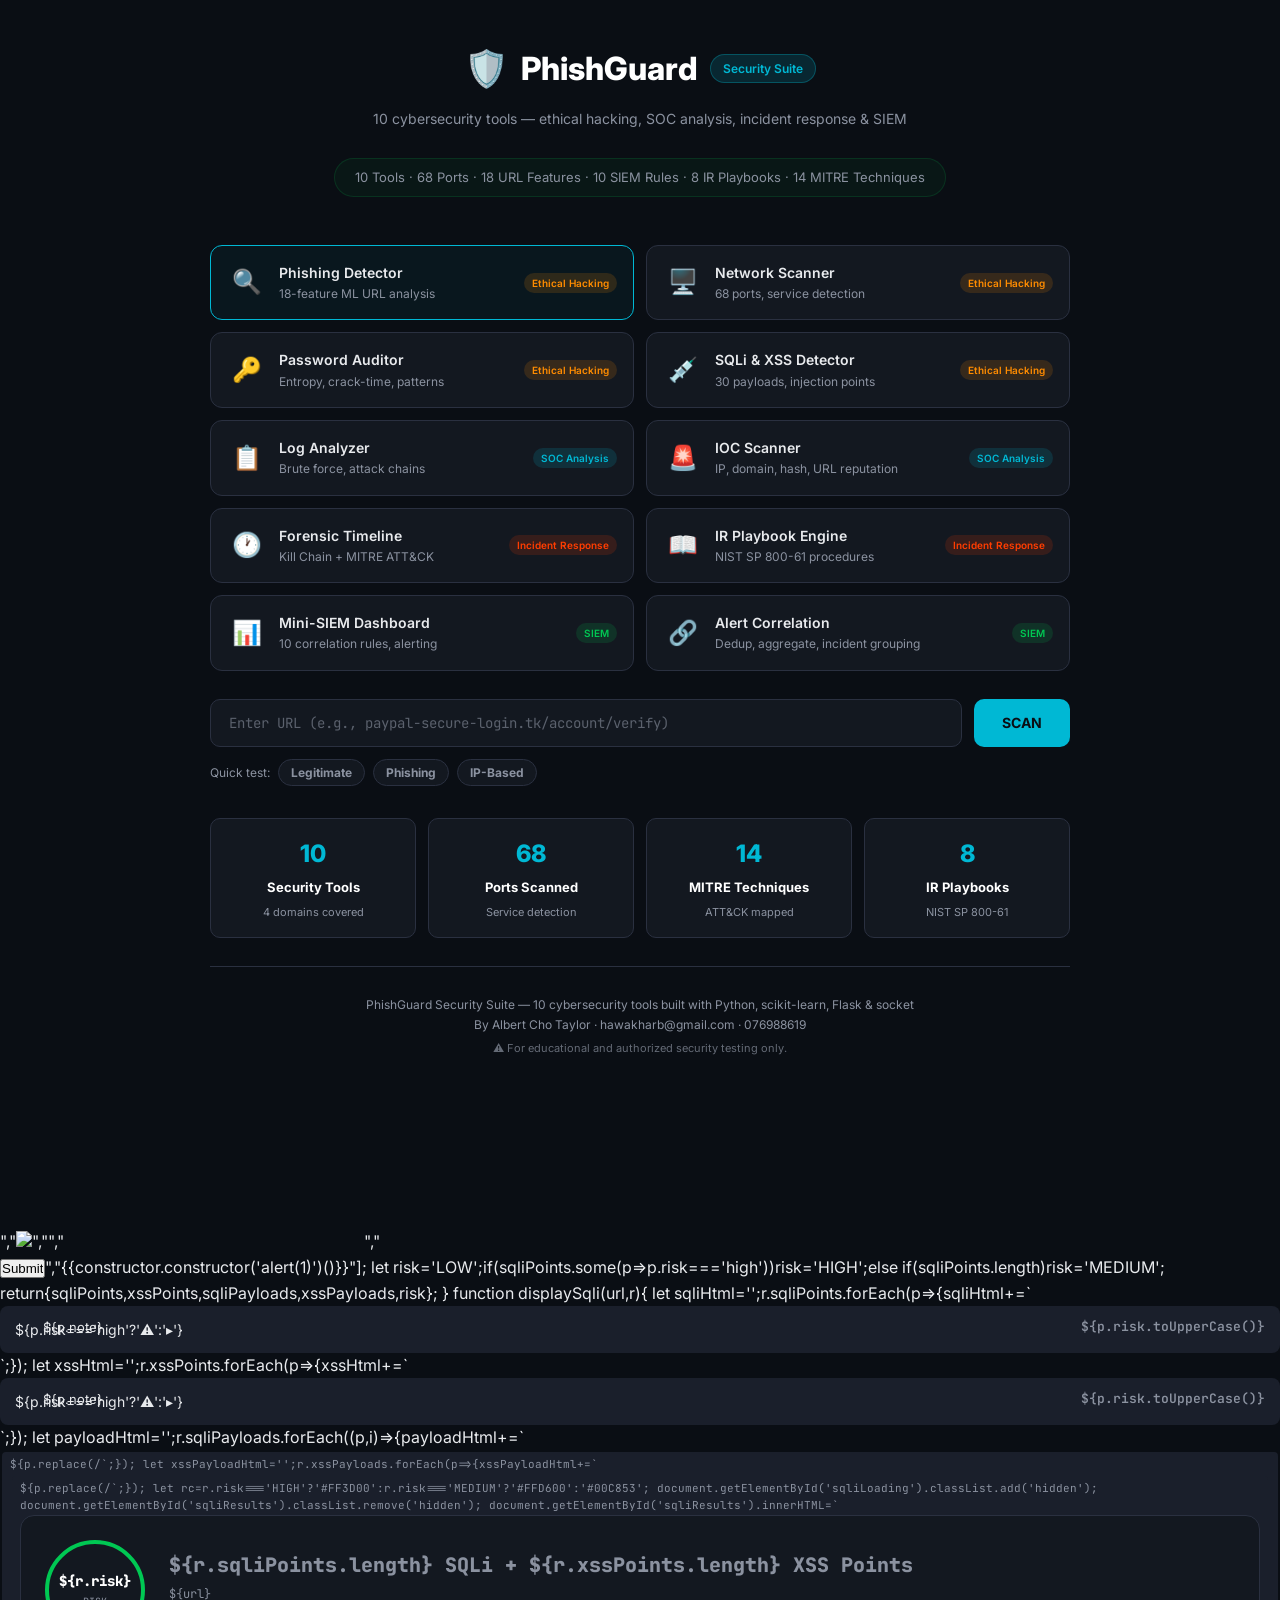
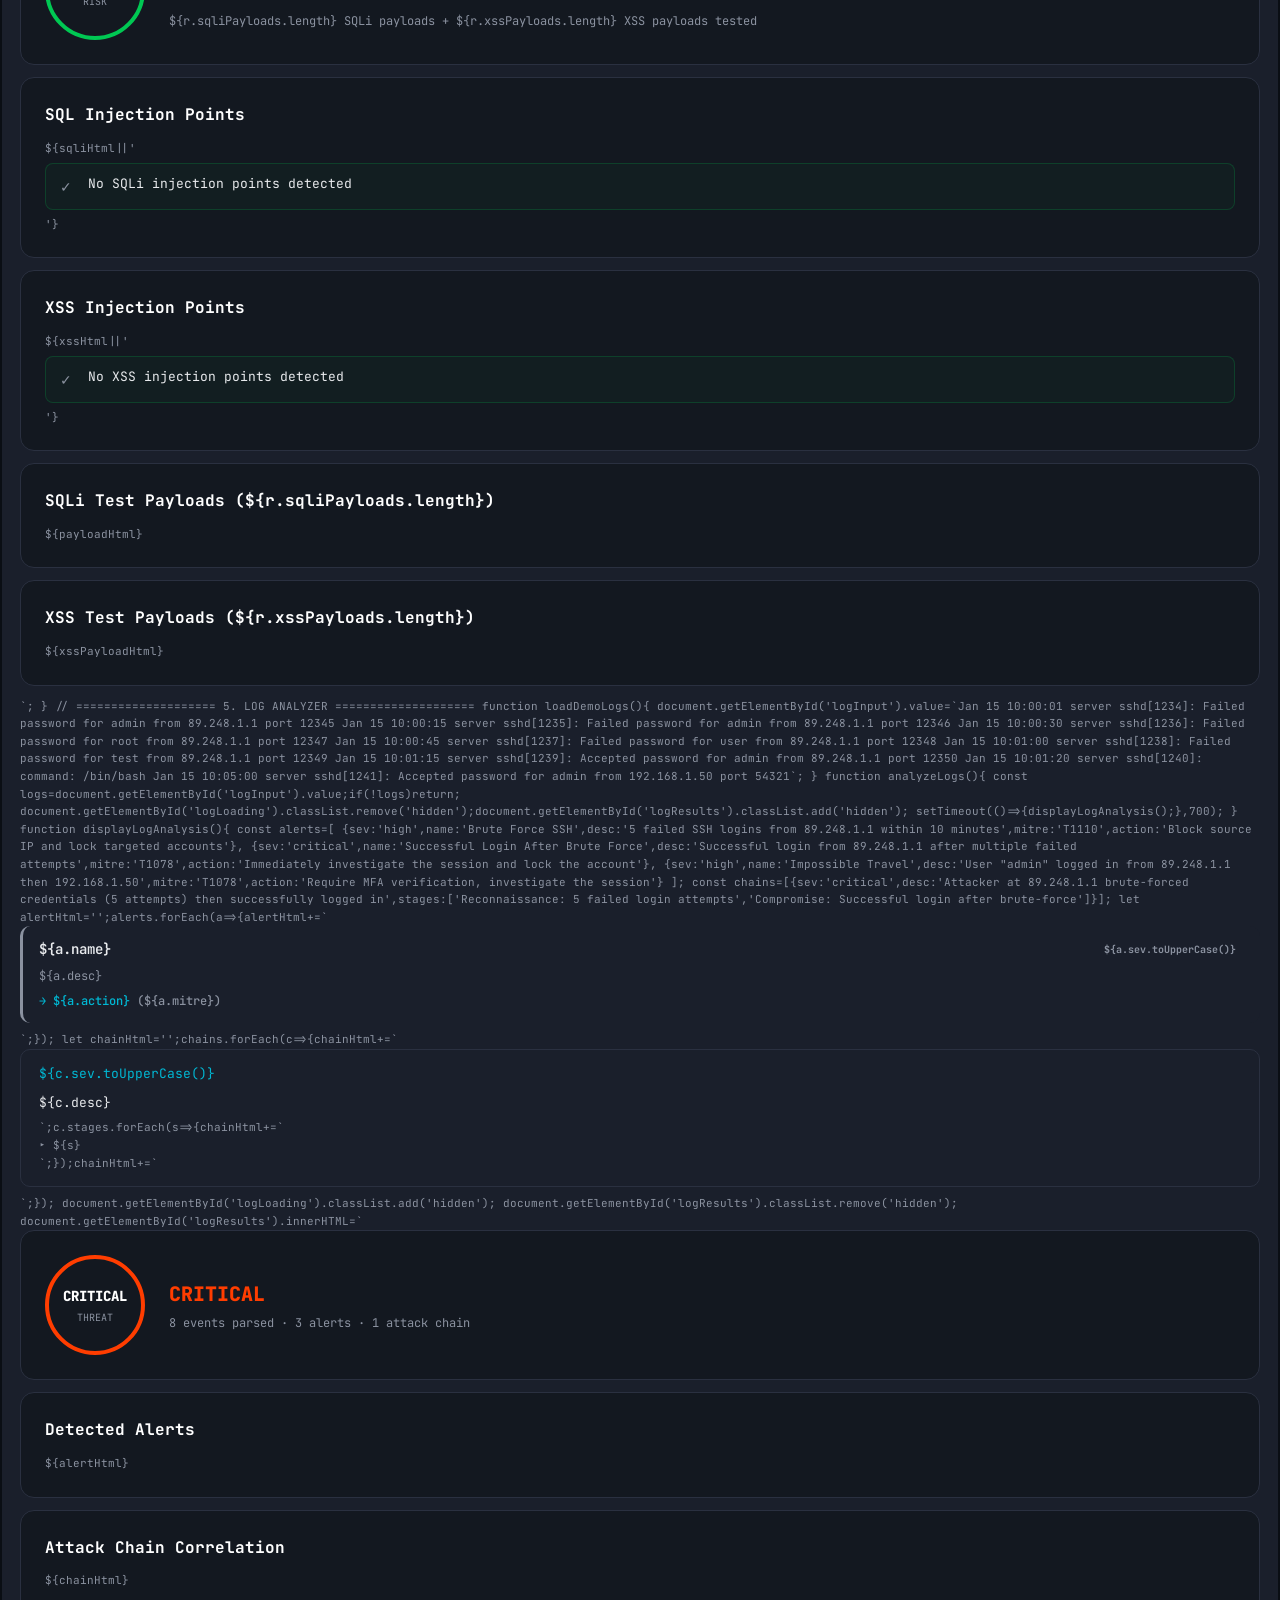
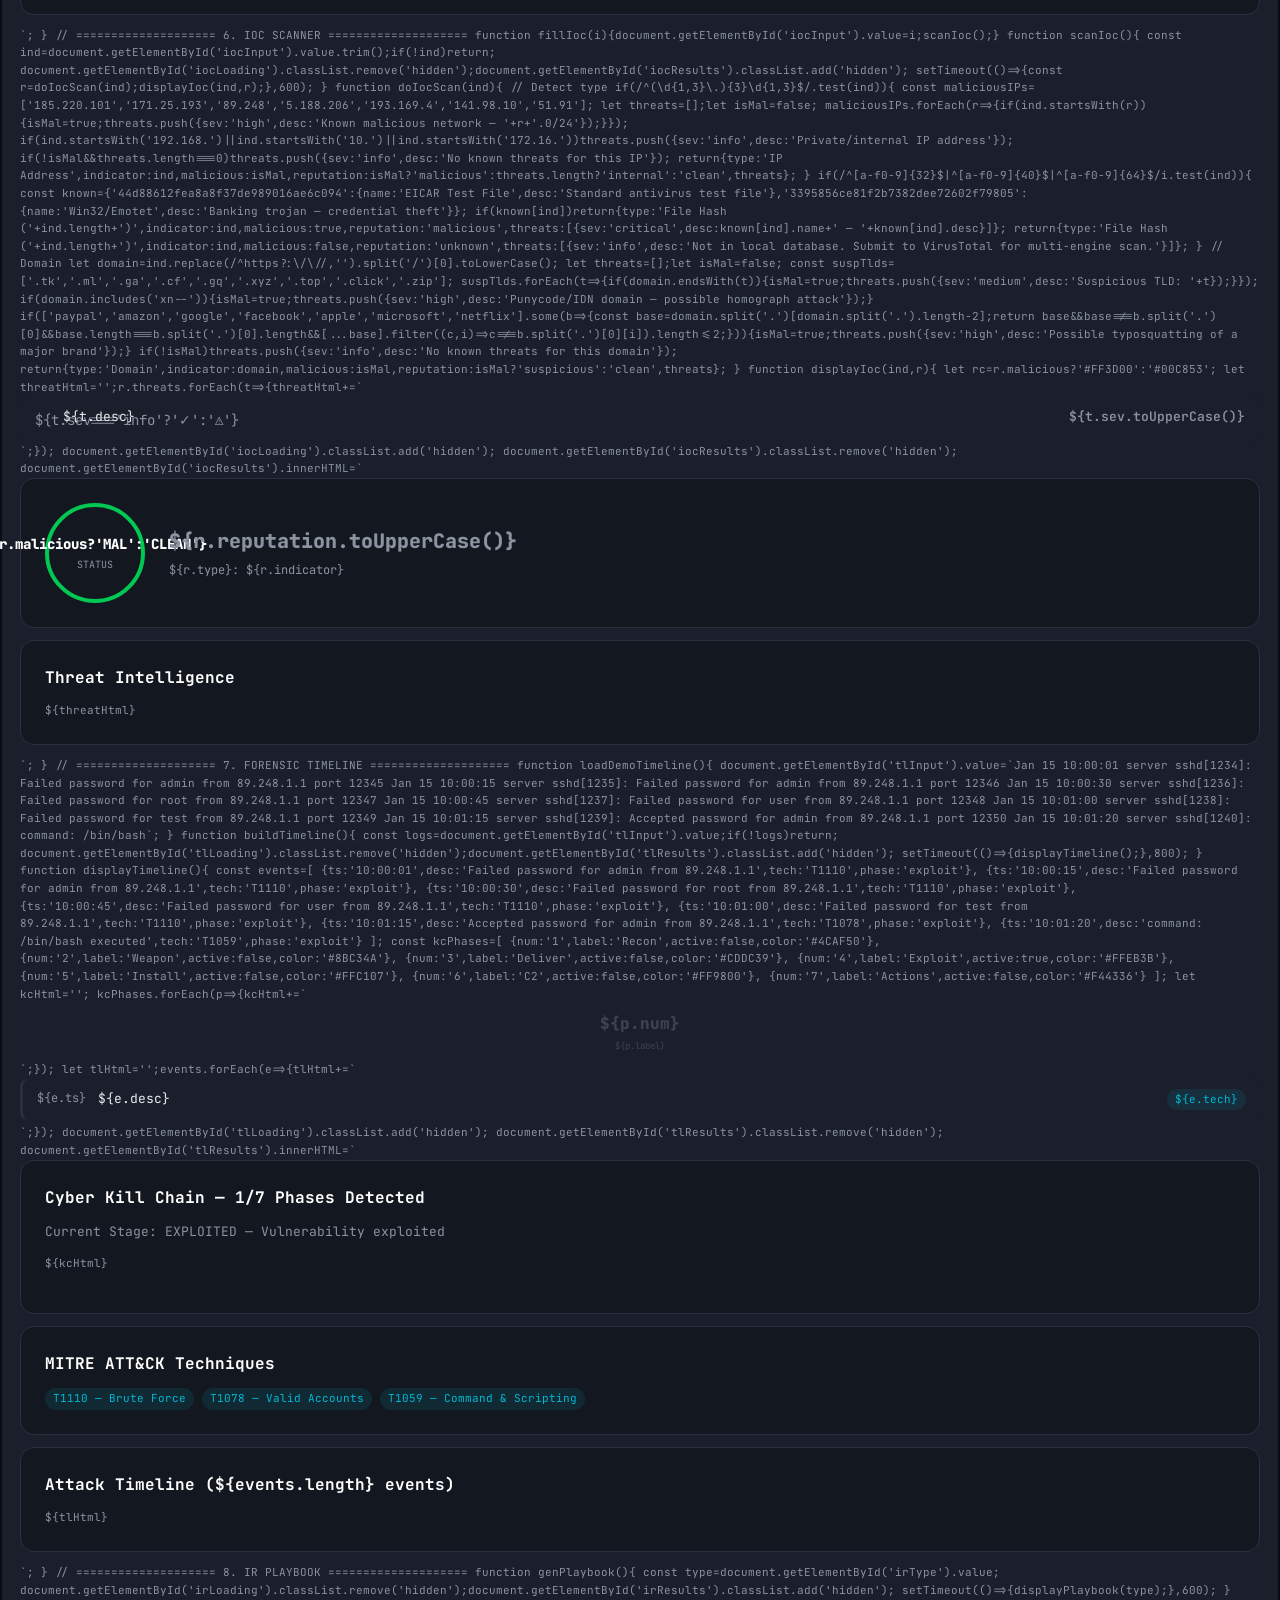
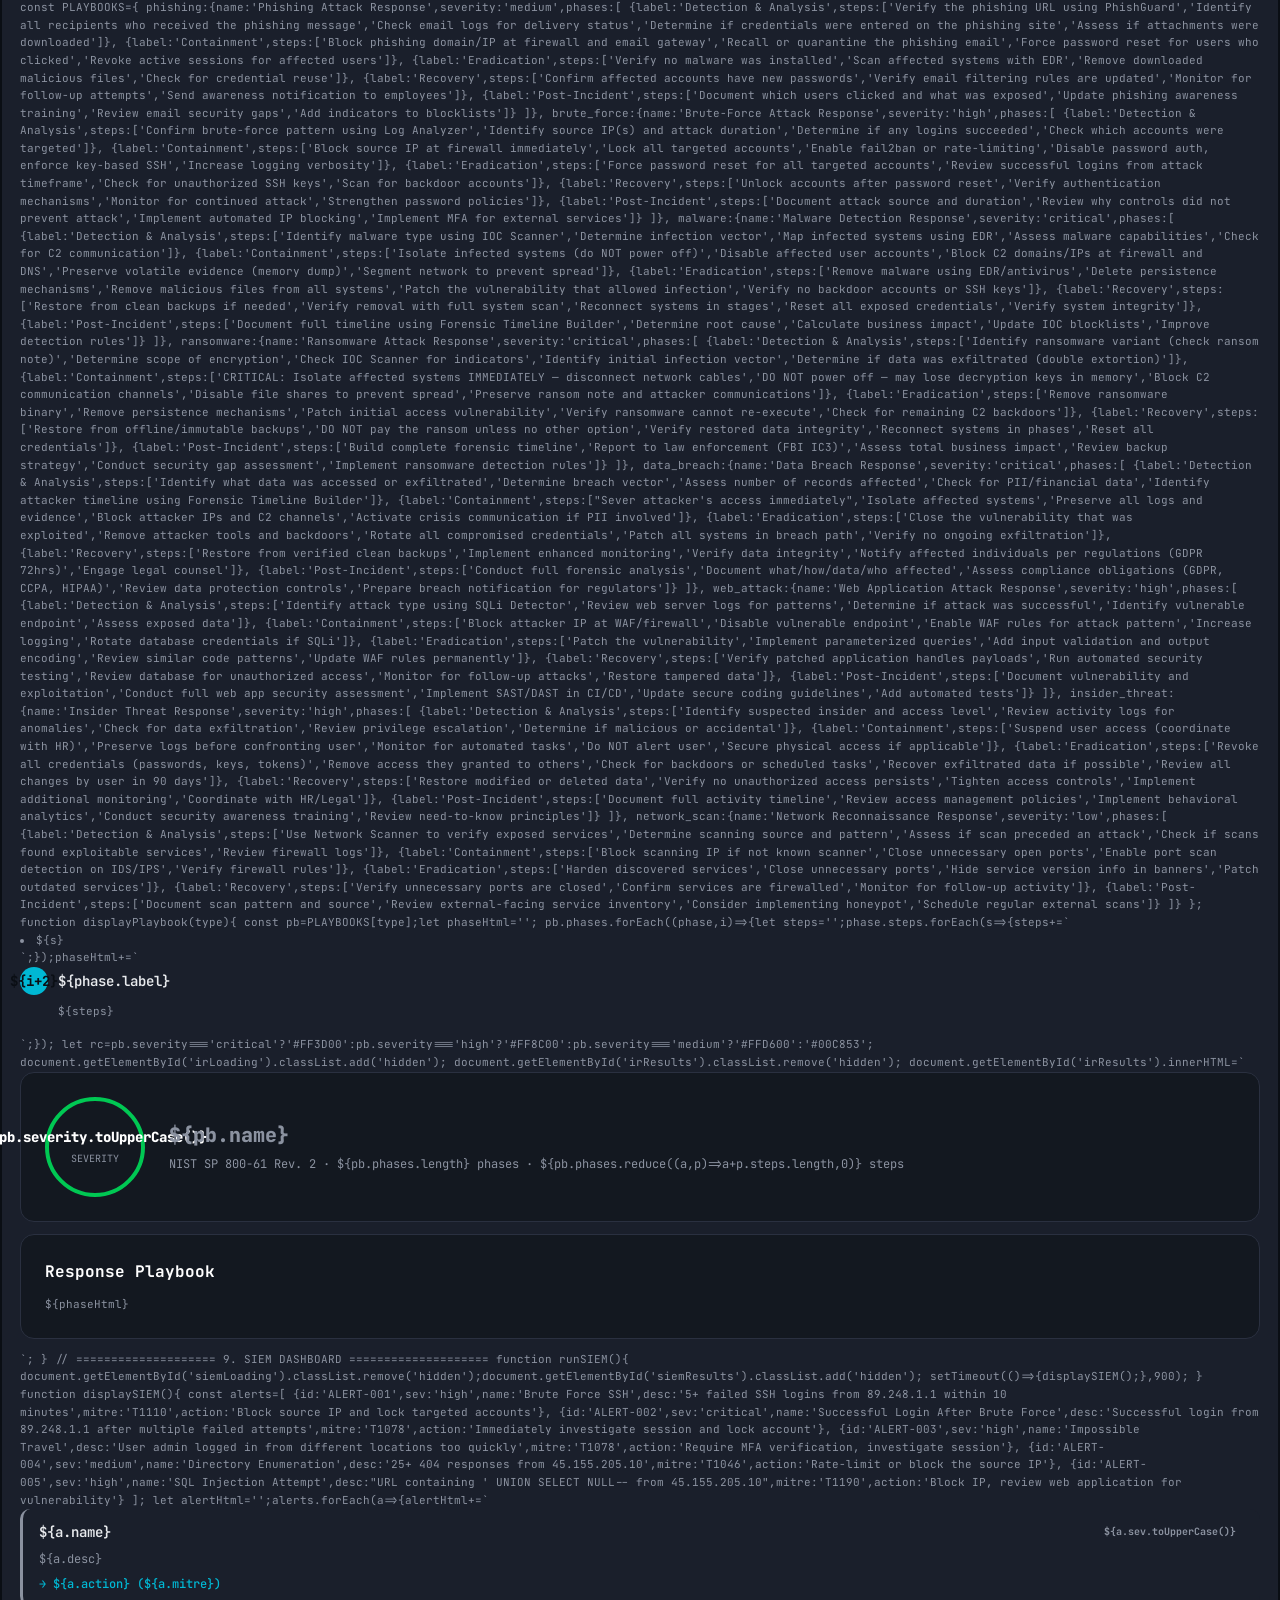
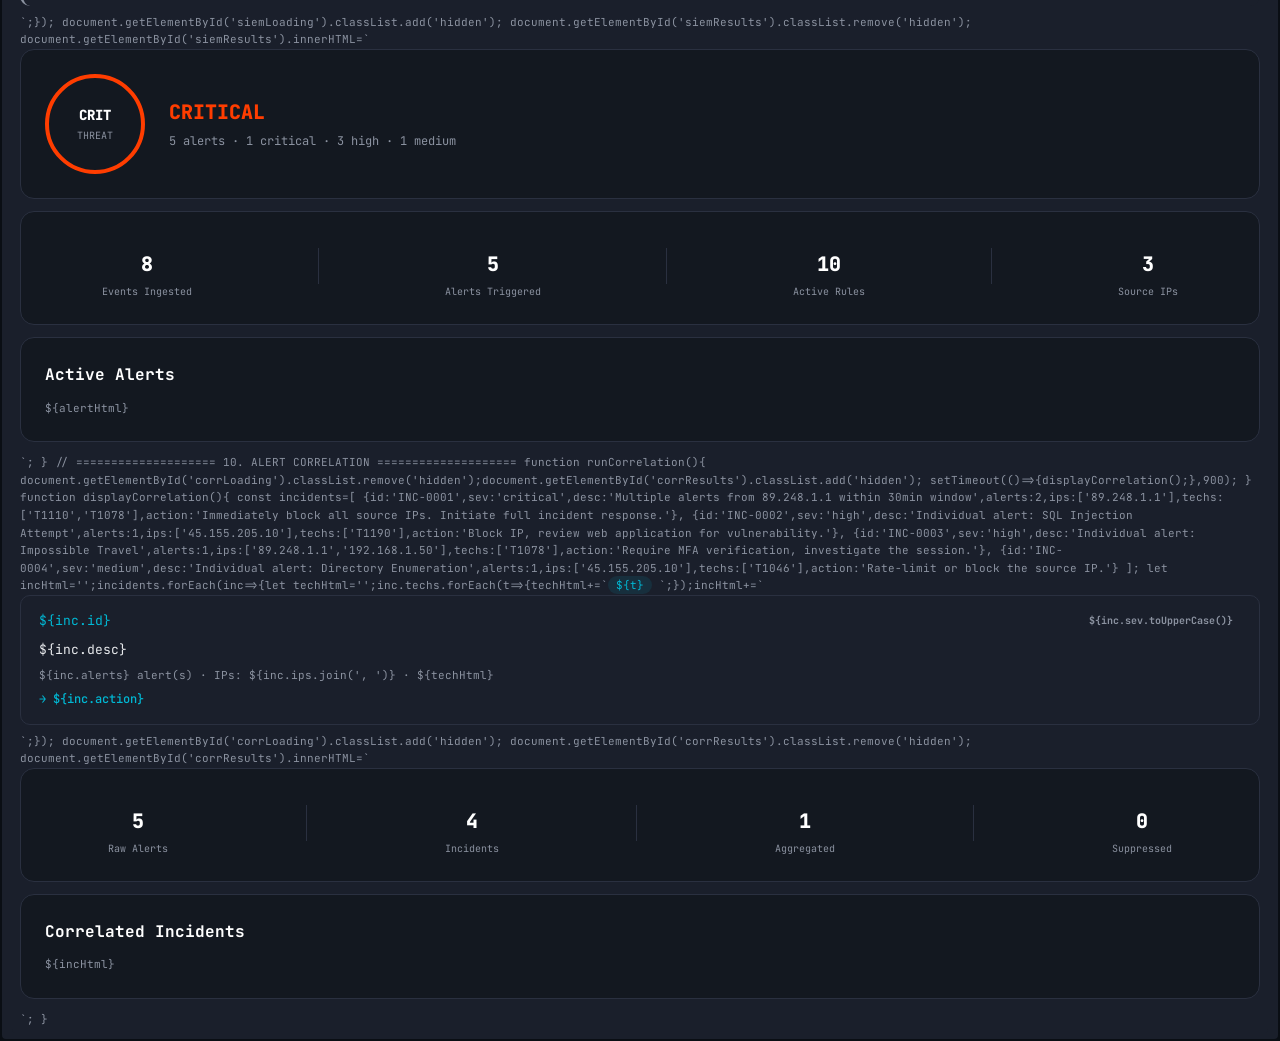
==== commit 722ae024: "Update GitHub Pages demo with all 10 interactive tools - Full interactive demo with tool selection g" ====
--- a/docs/index.html
+++ b/docs/index.html
@@ -7,459 +7,759 @@
   <link rel="preconnect" href="https://fonts.googleapis.com">
   <link href="https://fonts.googleapis.com/css2?family=JetBrains+Mono:wght@400;500;700&family=Inter:wght@300;400;500;600;700;800&display=swap" rel="stylesheet">
   <style>
-:root {
-  --bg: #0A0E14; --bg-card: #131820; --bg-light: #1A1F2B; --border: #2A3040;
-  --green: #00C853; --yellow: #FFD600; --red: #FF3D00; --cyan: #00B8D4;
-  --text: #E8EAED; --text-dim: #8B92A0;
-}
-* { margin: 0; padding: 0; box-sizing: border-box; }
-body { font-family: 'Inter', sans-serif; background: var(--bg); color: var(--text); line-height: 1.6; min-height: 100vh; }
-.container { max-width: 800px; margin: 0 auto; padding: 40px 20px; }
-header { text-align: center; margin-bottom: 24px; }
-.logo { display: flex; align-items: center; justify-content: center; gap: 12px; }
-.logo-icon { font-size: 36px; }
-h1 { font-size: 32px; font-weight: 800; color: white; }
-.badge { background: rgba(0,184,212,0.15); color: var(--cyan); padding: 4px 12px; border-radius: 100px; font-size: 12px; font-weight: 600; border: 1px solid rgba(0,184,212,0.3); }
-.subtitle { color: var(--text-dim); font-size: 14px; margin-top: 10px; }
-.tabs { display: flex; gap: 8px; margin-bottom: 24px; background: var(--bg-card); border-radius: 12px; padding: 6px; border: 1px solid var(--border); }
-.tab { flex: 1; padding: 12px 16px; background: transparent; border: none; border-radius: 8px; color: var(--text-dim); font-size: 14px; font-weight: 600; cursor: pointer; transition: all 0.2s; font-family: inherit; }
-.tab:hover { color: var(--text); }
-.tab.active { background: var(--bg-light); color: var(--cyan); }
-.tab-panel { display: none; }
-.tab-panel.active { display: block; animation: fadeIn 0.3s ease; }
-@keyframes fadeIn { from { opacity: 0; transform: translateY(20px); } to { opacity: 1; } }
-.input-section { margin-bottom: 28px; }
-.input-row { display: flex; gap: 12px; margin-bottom: 14px; }
-input[type="text"] { flex: 1; padding: 16px 20px; background: var(--bg-card); border: 1px solid var(--border); border-radius: 12px; color: var(--text); font-size: 15px; font-family: 'JetBrains Mono', monospace; transition: border-color 0.2s; }
-input[type="text"]:focus { outline: none; border-color: var(--cyan); }
-input[type="text"]::placeholder { color: var(--text-dim); opacity: 0.6; }
-button { padding: 16px 32px; background: var(--cyan); color: var(--bg); border: none; border-radius: 12px; font-size: 15px; font-weight: 700; cursor: pointer; transition: transform 0.2s; font-family: inherit; }
-button:hover { background: #00D4F0; transform: translateY(-2px); }
-button:disabled { opacity: 0.6; cursor: not-allowed; transform: none; }
-.quick-test { display: flex; align-items: center; gap: 8px; flex-wrap: wrap; margin-bottom: 10px; }
-.quick-test span { font-size: 13px; color: var(--text-dim); }
-.test-btn { padding: 6px 14px; background: var(--bg-card); border: 1px solid var(--border); border-radius: 100px; color: var(--text-dim); font-size: 13px; cursor: pointer; transition: all 0.2s; font-family: inherit; }
-.test-btn:hover { border-color: var(--cyan); color: var(--cyan); }
-.scanner-note { font-size: 12px; color: var(--text-dim); margin-top: 8px; padding: 10px 14px; background: rgba(0,184,212,0.05); border-radius: 8px; border: 1px solid rgba(0,184,212,0.15); }
-.loading { text-align: center; padding: 48px; }
-.spinner { width: 48px; height: 48px; border-radius: 50%; border: 3px solid var(--border); border-top-color: var(--cyan); animation: spin 0.8s linear infinite; margin: 0 auto 16px; }
-@keyframes spin { to { transform: rotate(360deg); } }
-.loading p { color: var(--text-dim); }
-.error { padding: 16px 20px; background: rgba(255,61,0,0.1); border: 1px solid rgba(255,61,0,0.3); border-radius: 12px; color: var(--red); text-align: center; }
-.results { animation: fadeIn 0.4s ease; }
-.risk-score-card { display: flex; gap: 32px; align-items: center; background: var(--bg-card); border: 1px solid var(--border); border-radius: 16px; padding: 28px; margin-bottom: 14px; }
-.gauge-circle { width: 120px; height: 120px; border-radius: 50%; display: flex; flex-direction: column; align-items: center; justify-content: center; border: 4px solid var(--green); transition: border-color 0.4s; flex-shrink: 0; }
-.gauge-value { font-size: 32px; font-weight: 800; color: white; }
-.gauge-label { font-size: 11px; color: var(--text-dim); margin-top: 2px; }
-.risk-info { flex: 1; }
-.risk-level { font-size: 24px; font-weight: 800; margin-bottom: 4px; }
-.risk-url { font-family: 'JetBrains Mono', monospace; font-size: 13px; color: var(--text-dim); margin-bottom: 16px; word-break: break-all; }
-.risk-prob { display: flex; flex-direction: column; gap: 8px; }
-.prob-bar { display: flex; align-items: center; gap: 12px; font-size: 13px; }
-.prob-label { width: 80px; color: var(--text-dim); }
-.prob-fill { height: 8px; border-radius: 100px; width: 0; transition: width 0.6s ease; background: var(--green); }
-.prob-fill.phish { background: var(--red); }
-.prob-pct { width: 50px; color: var(--text); font-weight: 600; }
-.net-stats { display: flex; gap: 20px; flex-wrap: wrap; }
-.net-stat-item { display: flex; flex-direction: column; gap: 2px; }
-.net-stat-label { font-size: 11px; color: var(--text-dim); }
-.net-stat-val { font-size: 14px; font-family: 'JetBrains Mono', monospace; color: var(--text); }
-.summary-card { display: flex; align-items: center; justify-content: space-around; background: var(--bg-card); border: 1px solid var(--border); border-radius: 16px; padding: 20px; margin-bottom: 14px; }
-.summary-stat { text-align: center; }
-.stat-val { font-size: 24px; font-weight: 800; color: white; }
-.stat-label { font-size: 11px; color: var(--text-dim); margin-top: 4px; }
-.summary-divider { width: 1px; height: 40px; background: var(--border); }
-.scan-summary { padding: 16px 20px; background: var(--bg-card); border: 1px solid var(--border); border-radius: 12px; margin-bottom: 14px; font-size: 13px; color: var(--text-dim); line-height: 1.6; }
-.features-card { background: var(--bg-card); border: 1px solid var(--border); border-radius: 16px; padding: 24px; margin-bottom: 28px; }
-.features-card h3 { font-size: 18px; color: white; margin-bottom: 4px; }
-.card-desc { font-size: 13px; color: var(--text-dim); margin-bottom: 20px; }
-.feature-list { display: flex; flex-direction: column; gap: 8px; }
-.feature-item { display: flex; align-items: flex-start; gap: 12px; padding: 12px 16px; background: var(--bg-light); border-radius: 8px; border: 1px solid transparent; }
-.feature-item.suspicious { border-color: rgba(255,61,0,0.3); background: rgba(255,61,0,0.05); }
-.port-item { display: grid; grid-template-columns: 60px 100px 1fr auto; gap: 12px; align-items: center; padding: 12px 16px; background: var(--bg-light); border-radius: 8px; border: 1px solid transparent; }
-.port-item.high { border-color: rgba(255,61,0,0.3); background: rgba(255,61,0,0.05); }
-.port-item.medium { border-color: rgba(255,214,0,0.3); background: rgba(255,214,0,0.05); }
-.port-item.low { border-color: rgba(0,200,83,0.2); background: rgba(0,200,83,0.03); }
-.port-num { font-family: 'JetBrains Mono', monospace; font-size: 16px; font-weight: 700; color: var(--cyan); }
-.port-service { font-size: 13px; font-weight: 600; color: var(--text); }
-.port-risk { padding: 4px 10px; border-radius: 100px; font-size: 11px; font-weight: 700; }
-.port-risk.high { background: rgba(255,61,0,0.15); color: var(--red); }
-.port-risk.medium { background: rgba(255,214,0,0.15); color: var(--yellow); }
-.port-risk.low { background: rgba(0,200,83,0.15); color: var(--green); }
-.port-detail { padding: 10px 16px; margin-top: 6px; background: var(--bg); border-radius: 8px; font-size: 12px; color: var(--text-dim); }
-.port-banner { font-family: 'JetBrains Mono', monospace; font-size: 12px; color: var(--text-dim); margin-bottom: 6px; }
-.port-vuln { color: var(--red); font-size: 12px; }
-.feature-icon { font-size: 16px; width: 20px; flex-shrink: 0; margin-top: 2px; }
-.feature-name { font-size: 13px; color: var(--text); }
-.feature-value { font-family: 'JetBrains Mono', monospace; font-size: 13px; color: var(--text-dim); font-weight: 600; }
-.feature-note { font-size: 12px; color: var(--red); }
-.info-section { margin-bottom: 28px; }
-.info-section h3 { font-size: 20px; color: white; margin-bottom: 16px; text-align: center; }
-.info-grid { display: grid; grid-template-columns: repeat(3, 1fr); gap: 14px; }
-.info-card { background: var(--bg-card); border: 1px solid var(--border); border-radius: 12px; padding: 20px; text-align: center; }
-.info-icon { font-size: 28px; margin-bottom: 12px; }
-.info-card h4 { font-size: 15px; color: white; margin-bottom: 8px; }
-.info-card p { font-size: 13px; color: var(--text-dim); }
-footer { text-align: center; padding-top: 28px; border-top: 1px solid var(--border); }
-footer p { font-size: 13px; color: var(--text-dim); }
-.footer-note { font-size: 12px; margin-top: 6px; opacity: 0.7; }
-.hidden { display: none; }
-@media (max-width: 600px) {
-  .container { padding: 20px 16px; }
-  .input-row { flex-direction: column; }
-  button { width: 100%; }
-  .risk-score-card { flex-direction: column; text-align: center; }
-  .info-grid { grid-template-columns: 1fr; }
-  .summary-card { flex-direction: column; gap: 16px; }
-  .summary-divider { width: 100%; height: 1px; }
-  h1 { font-size: 26px; }
-  .tab { font-size: 12px; padding: 10px 8px; }
-  .port-item { grid-template-columns: 50px 1fr; gap: 8px; }
-  .port-service, .port-risk { grid-column: 2; }
+:root{--bg:#0A0E14;--bg-card:#131820;--bg-light:#1A1F2B;--border:#2A3040;--green:#00C853;--yellow:#FFD600;--red:#FF3D00;--cyan:#00B8D4;--orange:#FF8C00;--text:#E8EAED;--text-dim:#8B92A0;}
+*{margin:0;padding:0;box-sizing:border-box;}
+body{font-family:'Inter',sans-serif;background:var(--bg);color:var(--text);line-height:1.6;min-height:100vh;}
+.container{max-width:900px;margin:0 auto;padding:40px 20px;}
+header{text-align:center;margin-bottom:20px;}
+.logo{display:flex;align-items:center;justify-content:center;gap:12px;}
+.logo-icon{font-size:36px;}
+h1{font-size:32px;font-weight:800;color:white;}
+.badge{background:rgba(0,184,212,0.15);color:var(--cyan);padding:4px 12px;border-radius:100px;font-size:12px;font-weight:600;border:1px solid rgba(0,184,212,0.3);}
+.subtitle{color:var(--text-dim);font-size:14px;margin-top:10px;}
+.tool-count{text-align:center;margin:8px auto 24px;font-size:13px;color:var(--text-dim);padding:8px 20px;background:rgba(0,200,83,0.05);border-radius:100px;border:1px solid rgba(0,200,83,0.15);display:inline-block;margin-left:50%;transform:translateX(-50%);white-space:nowrap;}
+/* Tool Grid */
+.tool-grid{display:grid;grid-template-columns:repeat(2,1fr);gap:12px;margin-bottom:28px;}
+.tool-card{background:var(--bg-card);border:1px solid var(--border);border-radius:12px;padding:16px;cursor:pointer;transition:all 0.2s;display:flex;align-items:center;gap:12px;}
+.tool-card:hover{border-color:var(--cyan);transform:translateY(-2px);}
+.tool-card.active{border-color:var(--cyan);background:rgba(0,184,212,0.05);}
+.tool-icon{font-size:24px;width:40px;text-align:center;flex-shrink:0;}
+.tool-info h3{font-size:14px;color:var(--text);font-weight:600;}
+.tool-info p{font-size:12px;color:var(--text-dim);}
+.tool-category{font-size:10px;padding:2px 8px;border-radius:100px;font-weight:600;margin-left:auto;white-space:nowrap;}
+.cat-eh{background:rgba(255,140,0,0.15);color:var(--orange);}
+.cat-soc{background:rgba(0,184,212,0.15);color:var(--cyan);}
+.cat-ir{background:rgba(255,61,0,0.15);color:var(--red);}
+.cat-siem{background:rgba(0,200,83,0.15);color:var(--green);}
+/* Panel */
+.panel{display:none;}
+.panel.active{display:block;animation:fadeIn 0.3s ease;}
+@keyframes fadeIn{from{opacity:0;transform:translateY(10px);}to{opacity:1;}}
+/* Input */
+.input-section{margin-bottom:20px;}
+.input-row{display:flex;gap:12px;margin-bottom:12px;}
+input[type="text"],input[type="password"],textarea{flex:1;padding:14px 18px;background:var(--bg-card);border:1px solid var(--border);border-radius:10px;color:var(--text);font-size:14px;font-family:'JetBrains Mono',monospace;transition:border-color 0.2s;width:100%;}
+input:focus,textarea:focus{outline:none;border-color:var(--cyan);}
+input::placeholder,textarea::placeholder{color:var(--text-dim);opacity:0.6;}
+textarea{resize:vertical;min-height:80px;font-size:13px;line-height:1.5;}
+button{padding:14px 28px;background:var(--cyan);color:var(--bg);border:none;border-radius:10px;font-size:14px;font-weight:700;cursor:pointer;transition:all 0.2s;font-family:inherit;}
+button:hover{background:#00D4F0;transform:translateY(-2px);}
+button:disabled{opacity:0.5;cursor:not-allowed;transform:none;}
+.btn-secondary{background:var(--bg-light);color:var(--text-dim);border:1px solid var(--border);}
+.btn-secondary:hover{border-color:var(--cyan);color:var(--cyan);background:var(--bg-light);}
+.quick-test{display:flex;align-items:center;gap:8px;flex-wrap:wrap;margin-bottom:8px;}
+.quick-test span{font-size:12px;color:var(--text-dim);}
+.test-btn{padding:5px 12px;background:var(--bg-card);border:1px solid var(--border);border-radius:100px;color:var(--text-dim);font-size:12px;cursor:pointer;transition:all 0.2s;font-family:inherit;}
+.test-btn:hover{border-color:var(--cyan);color:var(--cyan);}
+select{padding:14px 18px;background:var(--bg-card);border:1px solid var(--border);border-radius:10px;color:var(--text);font-size:14px;font-family:inherit;cursor:pointer;}
+select:focus{outline:none;border-color:var(--cyan);}
+/* Loading */
+.loading{text-align:center;padding:32px;}
+.spinner{width:40px;height:40px;border-radius:50%;border:3px solid var(--border);border-top-color:var(--cyan);animation:spin 0.8s linear infinite;margin:0 auto 12px;}
+@keyframes spin{to{transform:rotate(360deg);}}
+.loading p{color:var(--text-dim);font-size:13px;}
+/* Results */
+.results{animation:fadeIn 0.4s ease;}
+.result-card{background:var(--bg-card);border:1px solid var(--border);border-radius:14px;padding:24px;margin-bottom:12px;}
+.result-card h3{font-size:16px;color:white;margin-bottom:12px;}
+.card-desc{font-size:12px;color:var(--text-dim);margin-bottom:16px;}
+/* Gauge */
+.gauge-row{display:flex;gap:24px;align-items:center;}
+.gauge-circle{width:100px;height:100px;border-radius:50%;display:flex;flex-direction:column;align-items:center;justify-content:center;border:4px solid var(--green);flex-shrink:0;transition:border-color 0.4s;}
+.gauge-value{font-size:28px;font-weight:800;color:white;}
+.gauge-label{font-size:10px;color:var(--text-dim);margin-top:2px;}
+.gauge-info{flex:1;}
+.gauge-level{font-size:20px;font-weight:800;margin-bottom:4px;}
+.gauge-target{font-family:'JetBrains Mono',monospace;font-size:12px;color:var(--text-dim);word-break:break-all;}
+/* Stats */
+.stat-row{display:flex;justify-content:space-around;flex-wrap:wrap;gap:12px;margin-top:12px;}
+.stat-item{text-align:center;}
+.stat-val{font-size:20px;font-weight:800;color:white;}
+.stat-label{font-size:10px;color:var(--text-dim);margin-top:4px;}
+.stat-divider{width:1px;height:36px;background:var(--border);}
+/* Feature list */
+.feat-list{display:flex;flex-direction:column;gap:6px;margin-top:12px;}
+.feat-item{display:flex;align-items:flex-start;gap:10px;padding:10px 14px;background:var(--bg-light);border-radius:8px;border:1px solid transparent;font-size:13px;}
+.feat-item.suspicious{border-color:rgba(255,61,0,0.3);background:rgba(255,61,0,0.05);}
+.feat-item.medium-risk{border-color:rgba(255,214,0,0.3);background:rgba(255,214,0,0.05);}
+.feat-item.low-risk{border-color:rgba(0,200,83,0.2);background:rgba(0,200,83,0.03);}
+.feat-item.critical{border-color:rgba(255,61,0,0.4);background:rgba(255,61,0,0.08);}
+.feat-icon{font-size:14px;width:18px;flex-shrink:0;margin-top:2px;}
+.feat-name{color:var(--text);flex:1;}
+.feat-val{font-family:'JetBrains Mono',monospace;color:var(--text-dim);font-weight:600;}
+.feat-note{color:var(--red);font-size:12px;}
+/* Port item */
+.port-item{display:flex;align-items:center;gap:10px;padding:10px 14px;background:var(--bg-light);border-radius:8px;border:1px solid transparent;margin-bottom:4px;}
+.port-item.high{border-color:rgba(255,61,0,0.3);background:rgba(255,61,0,0.05);}
+.port-item.medium{border-color:rgba(255,214,0,0.3);background:rgba(255,214,0,0.05);}
+.port-item.low{border-color:rgba(0,200,83,0.2);background:rgba(0,200,83,0.03);}
+.port-num{font-family:'JetBrains Mono',monospace;font-size:14px;font-weight:700;color:var(--cyan);width:50px;}
+.port-service{font-size:12px;font-weight:600;flex:1;}
+.port-risk{padding:3px 8px;border-radius:100px;font-size:10px;font-weight:700;}
+.port-risk.high{background:rgba(255,61,0,0.15);color:var(--red);}
+.port-risk.medium{background:rgba(255,214,0,0.15);color:var(--yellow);}
+.port-risk.low{background:rgba(0,200,83,0.15);color:var(--green);}
+.port-detail{padding:8px 14px;background:var(--bg);border-radius:6px;font-size:11px;color:var(--text-dim);margin-bottom:4px;}
+.port-vuln{color:var(--red);font-size:11px;}
+/* IR Playbook */
+.phase-item{margin-bottom:16px;}
+.phase-header{display:flex;align-items:center;gap:10px;margin-bottom:8px;}
+.phase-num{width:28px;height:28px;border-radius:50%;background:var(--cyan);color:var(--bg);display:flex;align-items:center;justify-content:center;font-size:14px;font-weight:700;flex-shrink:0;}
+.phase-title{font-size:14px;font-weight:600;color:var(--text);}
+.phase-steps{list-style:none;padding-left:38px;}
+.phase-steps li{font-size:13px;color:var(--text-dim);margin-bottom:6px;padding-left:16px;position:relative;}
+.phase-steps li:before{content:'▸';position:absolute;left:0;color:var(--cyan);}
+/* Timeline */
+.timeline-item{display:flex;gap:12px;padding:10px 14px;background:var(--bg-light);border-radius:8px;margin-bottom:4px;border-left:3px solid var(--border);}
+.timeline-item.exploit{border-left-color:var(--red);}
+.timeline-item.recon{border-left-color:var(--green);}
+.timeline-item.c2{border-left-color:var(--orange);}
+.timeline-ts{font-family:'JetBrains Mono',monospace;font-size:12px;color:var(--text-dim);white-space:nowrap;}
+.timeline-desc{font-size:13px;color:var(--text);flex:1;}
+.timeline-tech{font-size:11px;padding:2px 8px;border-radius:100px;background:rgba(0,184,212,0.1);color:var(--cyan);white-space:nowrap;}
+/* SIEM */
+.siem-alert{padding:12px 16px;background:var(--bg-light);border-radius:10px;margin-bottom:8px;border-left:3px solid;}
+.siem-alert.critical{border-left-color:var(--red);}
+.siem-alert.high{border-left-color:var(--orange);}
+.siem-alert.medium{border-left-color:var(--yellow);}
+.siem-alert.low{border-left-color:var(--green);}
+.alert-header{display:flex;align-items:center;justify-content:space-between;margin-bottom:6px;}
+.alert-name{font-size:14px;font-weight:600;color:var(--text);}
+.alert-sev{padding:3px 8px;border-radius:100px;font-size:10px;font-weight:700;}
+.alert-sev.critical{background:rgba(255,61,0,0.15);color:var(--red);}
+.alert-sev.high{background:rgba(255,140,0,0.15);color:var(--orange);}
+.alert-sev.medium{background:rgba(255,214,0,0.15);color:var(--yellow);}
+.alert-sev.low{background:rgba(0,200,83,0.15);color:var(--green);}
+.alert-desc{font-size:12px;color:var(--text-dim);}
+.alert-action{font-size:12px;color:var(--cyan);margin-top:6px;font-weight:500;}
+/* Incident */
+.incident-card{padding:14px 18px;background:var(--bg-light);border-radius:10px;margin-bottom:8px;border:1px solid var(--border);}
+.incident-header{display:flex;align-items:center;justify-content:space-between;margin-bottom:8px;}
+.incident-id{font-family:'JetBrains Mono',monospace;font-size:13px;color:var(--cyan);}
+.incident-desc{font-size:13px;color:var(--text);margin-bottom:6px;}
+.incident-meta{font-size:11px;color:var(--text-dim);}
+/* Kill chain */
+.kill-chain{display:flex;gap:4px;margin-bottom:16px;flex-wrap:wrap;}
+.kc-phase{flex:1;min-width:80px;text-align:center;padding:8px 4px;border-radius:8px;font-size:10px;opacity:0.3;}
+.kc-phase.active{opacity:1;}
+.kc-phase-num{font-size:16px;font-weight:800;margin-bottom:2px;}
+.kc-phase-label{font-size:9px;color:var(--text-dim);}
+/* Info */
+.info-section{margin-top:32px;}
+.info-grid{display:grid;grid-template-columns:repeat(4,1fr);gap:12px;}
+.info-card{background:var(--bg-card);border:1px solid var(--border);border-radius:10px;padding:16px;text-align:center;}
+.info-icon{font-size:24px;margin-bottom:8px;}
+.info-card h4{font-size:13px;color:white;margin-bottom:6px;}
+.info-card p{font-size:11px;color:var(--text-dim);}
+.info-card .count{font-size:24px;font-weight:800;color:var(--cyan);margin-bottom:4px;}
+/* Footer */
+footer{text-align:center;padding-top:28px;border-top:1px solid var(--border);margin-top:28px;}
+footer p{font-size:12px;color:var(--text-dim);}
+.footer-note{font-size:11px;margin-top:6px;opacity:0.7;}
+.hidden{display:none;}
+@media(max-width:600px){
+  .container{padding:20px 14px;}
+  .tool-grid{grid-template-columns:1fr;}
+  .info-grid{grid-template-columns:repeat(2,1fr);}
+  .gauge-row{flex-direction:column;text-align:center;}
+  .input-row{flex-direction:column;}
+  button{width:100%;}
+  h1{font-size:24px;}
+  .kill-chain .kc-phase{min-width:60px;}
 }
   </style>
 </head>
 <body>
-  <div class="container">
-    <header>
-      <div class="logo">
-        <span class="logo-icon">🛡️</span>
-        <h1>PhishGuard</h1>
-        <span class="badge">Security Suite</span>
-      </div>
-      <p class="subtitle">AI phishing detection + network security scanning — two tools, one suite</p>
-    </header>
-
-    <nav class="tabs">
-      <button class="tab active" onclick="switchTab('phishing')">🔍 Phishing Detector</button>
-      <button class="tab" onclick="switchTab('scanner')">🖥️ Network Scanner</button>
-    </nav>
-
-    <!-- PHISHING TAB -->
-    <div id="phishing-panel" class="tab-panel active">
-      <section class="input-section">
-        <div class="input-row">
-          <input type="text" id="urlInput" placeholder="Enter a URL (e.g., paypal-secure-login.tk/account/verify)" autocomplete="off">
-          <button id="scanBtn" onclick="scanUrl()">SCAN</button>
-        </div>
-        <div class="quick-test">
-          <span>Quick test:</span>
-          <button class="test-btn" onclick="testUrl('https://www.google.com/search?q=hello')">Legitimate</button>
-          <button class="test-btn" onclick="testUrl('http://paypal-secure-login.tk/account/verify?id=12345')">Phishing</button>
-          <button class="test-btn" onclick="testUrl('http://192.168.1.1/login.php?account=verify')">IP-Based</button>
-        </div>
-      </section>
-      <div id="loading" class="loading hidden"><div class="spinner"></div><p>Analyzing URL...</p></div>
-      <div id="error" class="error hidden"></div>
-      <div id="results" class="results hidden">
-        <div class="risk-score-card">
-          <div class="gauge-circle" id="gaugeCircle">
-            <div class="gauge-value" id="riskScore">0</div>
-            <div class="gauge-label">RISK SCORE</div>
-          </div>
-          <div class="risk-info">
-            <div class="risk-level" id="riskLevel">LOW</div>
-            <div class="risk-url" id="scannedUrl"></div>
-            <div class="risk-prob">
-              <div class="prob-bar"><div class="prob-label">Legitimate</div><div class="prob-fill legit" id="legitBar"></div><div class="prob-pct" id="legitPct">0%</div></div>
-              <div class="prob-bar"><div class="prob-label">Phishing</div><div class="prob-fill phish" id="phishBar"></div><div class="prob-pct" id="phishPct">0%</div></div>
-            </div>
-          </div>
-        </div>
-        <div class="summary-card">
-          <div class="summary-stat"><div class="stat-val" id="suspiciousCount">0</div><div class="stat-label">Suspicious Features</div></div>
-          <div class="summary-divider"></div>
-          <div class="summary-stat"><div class="stat-val" id="totalFeatures">18</div><div class="stat-label">Features Analyzed</div></div>
-          <div class="summary-divider"></div>
-          <div class="summary-stat"><div class="stat-val" id="verdict">SAFE</div><div class="stat-label">Verdict</div></div>
-        </div>
-        <div class="features-card">
-          <h3>Feature Analysis Breakdown</h3>
-          <p class="card-desc">18 URL features extracted and evaluated by the detection model</p>
-          <div id="featureList" class="feature-list"></div>
-        </div>
-      </div>
-    </div>
-
-    <!-- NETWORK SCANNER TAB (demo - shows what the Python version does) -->
-    <div id="scanner-panel" class="tab-panel">
-      <section class="input-section">
-        <div class="input-row">
-          <input type="text" id="targetInput" placeholder="Enter target (e.g., scanme.nmap.org)" autocomplete="off">
-          <button onclick="scanNetworkDemo()">SCAN</button>
-        </div>
-        <div class="quick-test">
-          <span>Demo targets:</span>
-          <button class="test-btn" onclick="demoTarget('critical')">Critical Risk (Database exposed)</button>
-          <button class="test-btn" onclick="demoTarget('secure')">Secure System</button>
-        </div>
-        <p class="scanner-note">ℹ️ The network scanner runs with Python sockets (server-side). This demo shows simulated results. Run the full scanner locally with `python app.py`.</p>
-      </section>
-      <div id="netLoading" class="loading hidden"><div class="spinner"></div><p>Scanning target...</p></div>
-      <div id="netError" class="error hidden"></div>
-      <div id="netResults" class="results hidden">
-        <div class="risk-score-card">
-          <div class="gauge-circle" id="netGaugeCircle">
-            <div class="gauge-value" id="netRiskScore">0</div>
-            <div class="gauge-label">RISK SCORE</div>
-          </div>
-          <div class="risk-info">
-            <div class="risk-level" id="netRiskLevel">LOW</div>
-            <div class="risk-url" id="scannedTarget"></div>
-            <div class="net-stats">
-              <div class="net-stat-item"><span class="net-stat-label">Ports Scanned</span><span class="net-stat-val" id="portsScanned">0</span></div>
-              <div class="net-stat-item"><span class="net-stat-label">Open Ports</span><span class="net-stat-val" id="portsOpen">0</span></div>
-              <div class="net-stat-item"><span class="net-stat-label">Resolved IP</span><span class="net-stat-val" id="resolvedIp">—</span></div>
-            </div>
-          </div>
-        </div>
-        <div class="summary-card">
-          <div class="summary-stat"><div class="stat-val" id="highRiskPorts">0</div><div class="stat-label">High Risk</div></div>
-          <div class="summary-divider"></div>
-          <div class="summary-stat"><div class="stat-val" id="mediumRiskPorts">0</div><div class="stat-label">Medium Risk</div></div>
-          <div class="summary-divider"></div>
-          <div class="summary-stat"><div class="stat-val" id="lowRiskPorts">0</div><div class="stat-label">Low Risk</div></div>
-          <div class="summary-divider"></div>
-          <div class="summary-stat"><div class="stat-val" id="netVerdict">SECURE</div><div class="stat-label">Status</div></div>
-        </div>
-        <div class="scan-summary" id="scanSummary"></div>
-        <div class="features-card">
-          <h3>Open Ports & Services</h3>
-          <p class="card-desc">Detailed breakdown of detected services, banners, and vulnerabilities</p>
-          <div id="portList" class="feature-list"></div>
-        </div>
-      </div>
-    </div>
-
-    <section class="info-section">
-      <h3>How It Works</h3>
-      <div class="info-grid">
-        <div class="info-card"><div class="info-icon">🔍</div><h4>Phishing Detection</h4><p>18 URL features extracted and classified by a Random Forest ML model trained on phishing patterns.</p></div>
-        <div class="info-card"><div class="info-icon">🖥️</div><h4>Port Scanning</h4><p>Scans 68 common ports using Python sockets with concurrent threading. Detects services and captures banners.</p></div>
-        <div class="info-card"><div class="info-icon">⚠️</div><h4>Vulnerability Assessment</h4><p>Each open port is evaluated against known vulnerability patterns with risk-level classification and remediation guidance.</p></div>
-      </div>
-    </section>
-
-    <footer>
-      <p>PhishGuard Security Suite — Phishing Detection + Network Scanner</p>
-      <p>Built with Python, scikit-learn, Flask & socket · By Albert Cho Taylor</p>
-      <p class="footer-note">⚠️ For educational and authorized security testing only.</p>
-    </footer>
-  </div>
-
-  <script>
+<div class="container">
+  <header>
+    <div class="logo"><span class="logo-icon">🛡️</span><h1>PhishGuard</h1><span class="badge">Security Suite</span></div>
+    <p class="subtitle">10 cybersecurity tools — ethical hacking, SOC analysis, incident response & SIEM</p>
+  </header>
+  <div style="text-align:center;margin-bottom:24px;">
+    <span class="tool-count">10 Tools · 68 Ports · 18 URL Features · 10 SIEM Rules · 8 IR Playbooks · 14 MITRE Techniques</span>
+  </div>
+
+  <!-- Tool Selection Grid -->
+  <div class="tool-grid" id="toolGrid">
+    <div class="tool-card active" onclick="showTool('phishing')"><div class="tool-icon">🔍</div><div class="tool-info"><h3>Phishing Detector</h3><p>18-feature ML URL analysis</p></div><span class="tool-category cat-eh">Ethical Hacking</span></div>
+    <div class="tool-card" onclick="showTool('scanner')"><div class="tool-icon">🖥️</div><div class="tool-info"><h3>Network Scanner</h3><p>68 ports, service detection</p></div><span class="tool-category cat-eh">Ethical Hacking</span></div>
+    <div class="tool-card" onclick="showTool('password')"><div class="tool-icon">🔑</div><div class="tool-info"><h3>Password Auditor</h3><p>Entropy, crack-time, patterns</p></div><span class="tool-category cat-eh">Ethical Hacking</span></div>
+    <div class="tool-card" onclick="showTool('sqli')"><div class="tool-icon">💉</div><div class="tool-info"><h3>SQLi & XSS Detector</h3><p>30 payloads, injection points</p></div><span class="tool-category cat-eh">Ethical Hacking</span></div>
+    <div class="tool-card" onclick="showTool('logs')"><div class="tool-icon">📋</div><div class="tool-info"><h3>Log Analyzer</h3><p>Brute force, attack chains</p></div><span class="tool-category cat-soc">SOC Analysis</span></div>
+    <div class="tool-card" onclick="showTool('ioc')"><div class="tool-icon">🚨</div><div class="tool-info"><h3>IOC Scanner</h3><p>IP, domain, hash, URL reputation</p></div><span class="tool-category cat-soc">SOC Analysis</span></div>
+    <div class="tool-card" onclick="showTool('timeline')"><div class="tool-icon">🕐</div><div class="tool-info"><h3>Forensic Timeline</h3><p>Kill Chain + MITRE ATT&CK</p></div><span class="tool-category cat-ir">Incident Response</span></div>
+    <div class="tool-card" onclick="showTool('playbook')"><div class="tool-icon">📖</div><div class="tool-info"><h3>IR Playbook Engine</h3><p>NIST SP 800-61 procedures</p></div><span class="tool-category cat-ir">Incident Response</span></div>
+    <div class="tool-card" onclick="showTool('siem')"><div class="tool-icon">📊</div><div class="tool-info"><h3>Mini-SIEM Dashboard</h3><p>10 correlation rules, alerting</p></div><span class="tool-category cat-siem">SIEM</span></div>
+    <div class="tool-card" onclick="showTool('correlation')"><div class="tool-icon">🔗</div><div class="tool-info"><h3>Alert Correlation</h3><p>Dedup, aggregate, incident grouping</p></div><span class="tool-category cat-siem">SIEM</span></div>
+  </div>
+
+  <!-- PANEL 1: PHISHING -->
+  <div id="phishing" class="panel active">
+    <div class="input-section">
+      <div class="input-row"><input type="text" id="urlInput" placeholder="Enter URL (e.g., paypal-secure-login.tk/account/verify)"><button onclick="scanUrl()">SCAN</button></div>
+      <div class="quick-test"><span>Quick test:</span><button class="test-btn" onclick="fillUrl('https://www.google.com/search?q=hello')">Legitimate</button><button class="test-btn" onclick="fillUrl('http://paypal-secure-login.tk/account/verify?id=12345')">Phishing</button><button class="test-btn" onclick="fillUrl('http://192.168.1.1/login.php?account=verify')">IP-Based</button></div>
+    </div>
+    <div id="phishLoading" class="loading hidden"><div class="spinner"></div><p>Analyzing URL...</p></div>
+    <div id="phishResults" class="results hidden"></div>
+  </div>
+
+  <!-- PANEL 2: NETWORK SCANNER -->
+  <div id="scanner" class="panel">
+    <div class="input-section">
+      <div class="input-row"><input type="text" id="targetInput" placeholder="Enter target (simulated demo)"><button onclick="scanNetwork()">SCAN</button></div>
+      <div class="quick-test"><span>Demo scans:</span><button class="test-btn" onclick="demoScan('critical')">Critical Risk</button><button class="test-btn" onclick="demoScan('secure')">Secure System</button></div>
+    </div>
+    <div id="netLoading" class="loading hidden"><div class="spinner"></div><p>Scanning 68 ports...</p></div>
+    <div id="netResults" class="results hidden"></div>
+  </div>
+
+  <!-- PANEL 3: PASSWORD AUDITOR -->
+  <div id="password" class="panel">
+    <div class="input-section">
+      <div class="input-row"><input type="text" id="pwInput" placeholder="Enter password to audit"><button onclick="auditPassword()">AUDIT</button></div>
+      <div class="quick-test"><span>Quick test:</span><button class="test-btn" onclick="fillPw('password123')">Weak</button><button class="test-btn" onclick="fillPw('Summer2024!')">Moderate</button><button class="test-btn" onclick="fillPw('Kx9$mP2#vL8nQ!wR')">Strong</button></div>
+    </div>
+    <div id="pwLoading" class="loading hidden"><div class="spinner"></div><p>Auditing password...</p></div>
+    <div id="pwResults" class="results hidden"></div>
+  </div>
+
+  <!-- PANEL 4: SQLi/XSS -->
+  <div id="sqli" class="panel">
+    <div class="input-section">
+      <div class="input-row"><input type="text" id="sqliInput" placeholder="Enter URL to analyze for injection points"><button onclick="scanSqli()">ANALYZE</button></div>
+      <div class="quick-test"><span>Quick test:</span><button class="test-btn" onclick="fillSqli('http://example.com/page?id=1&search=test')">Standard URL</button><button class="test-btn" onclick="fillSqli('https://shop.com/product?pid=5&q=phone')">E-commerce</button></div>
+    </div>
+    <div id="sqliLoading" class="loading hidden"><div class="spinner"></div><p>Testing 30 payloads...</p></div>
+    <div id="sqliResults" class="results hidden"></div>
+  </div>
+
+  <!-- PANEL 5: LOG ANALYZER -->
+  <div id="logs" class="panel">
+    <div class="input-section">
+      <div class="quick-test" style="margin-bottom:10px;"><span>Log type:</span><select id="logType"><option value="ssh">SSH Logs</option><option value="apache">Apache/Nginx</option><option value="windows">Windows Event</option></select></div>
+      <textarea id="logInput" placeholder="Paste log lines here or use demo data..."></textarea>
+      <div style="margin-top:10px;display:flex;gap:10px;"><button onclick="analyzeLogs()">ANALYZE</button><button class="btn-secondary" onclick="loadDemoLogs()">Load Demo Logs</button></div>
+    </div>
+    <div id="logLoading" class="loading hidden"><div class="spinner"></div><p>Parsing and correlating events...</p></div>
+    <div id="logResults" class="results hidden"></div>
+  </div>
+
+  <!-- PANEL 6: IOC SCANNER -->
+  <div id="ioc" class="panel">
+    <div class="input-section">
+      <div class="input-row"><input type="text" id="iocInput" placeholder="Enter IP, domain, hash, or URL"><button onclick="scanIoc()">SCAN</button></div>
+      <div class="quick-test"><span>Quick test:</span><button class="test-btn" onclick="fillIoc('185.220.101.45')">Malicious IP</button><button class="test-btn" onclick="fillIoc('paypal-secure-login.tk')">Suspicious Domain</button><button class="test-btn" onclick="fillIoc('44d88612fea8a8f37de989016ae6c094')">Malware Hash</button></div>
+    </div>
+    <div id="iocLoading" class="loading hidden"><div class="spinner"></div><p>Checking threat intelligence...</p></div>
+    <div id="iocResults" class="results hidden"></div>
+  </div>
+
+  <!-- PANEL 7: FORENSIC TIMELINE -->
+  <div id="timeline" class="panel">
+    <div class="input-section">
+      <div class="quick-test" style="margin-bottom:10px;"><span>Log type:</span><select id="tlLogType"><option value="ssh">SSH Logs</option><option value="apache">Apache/Nginx</option></select></div>
+      <textarea id="tlInput" placeholder="Paste log lines to build forensic timeline..."></textarea>
+      <div style="margin-top:10px;display:flex;gap:10px;"><button onclick="buildTimeline()">BUILD TIMELINE</button><button class="btn-secondary" onclick="loadDemoTimeline()">Load Attack Logs</button></div>
+    </div>
+    <div id="tlLoading" class="loading hidden"><div class="spinner"></div><p>Mapping kill chain & MITRE ATT&CK...</p></div>
+    <div id="tlResults" class="results hidden"></div>
+  </div>
+
+  <!-- PANEL 8: IR PLAYBOOK -->
+  <div id="playbook" class="panel">
+    <div class="input-section">
+      <div class="quick-test" style="margin-bottom:10px;"><span>Incident type:</span><select id="irType"><option value="phishing">Phishing Attack</option><option value="brute_force">Brute-Force Attack</option><option value="malware">Malware Detection</option><option value="data_breach">Data Breach</option><option value="ransomware">Ransomware</option><option value="web_attack">Web Application Attack</option><option value="insider_threat">Insider Threat</option><option value="network_scan">Network Reconnaissance</option></select><button onclick="genPlaybook()" style="margin-left:10px;">GENERATE</button></div>
+    </div>
+    <div id="irLoading" class="loading hidden"><div class="spinner"></div><p>Generating NIST SP 800-61 playbook...</p></div>
+    <div id="irResults" class="results hidden"></div>
+  </div>
+
+  <!-- PANEL 9: SIEM DASHBOARD -->
+  <div id="siem" class="panel">
+    <div class="input-section">
+      <button onclick="runSIEM()">RUN SIEM SIMULATION</button>
+    </div>
+    <div id="siemLoading" class="loading hidden"><div class="spinner"></div><p>Ingesting events & evaluating 10 correlation rules...</p></div>
+    <div id="siemResults" class="results hidden"></div>
+  </div>
+
+  <!-- PANEL 10: ALERT CORRELATION -->
+  <div id="correlation" class="panel">
+    <div class="input-section">
+      <button onclick="runCorrelation()">CORRELATE ALERTS</button>
+    </div>
+    <div id="corrLoading" class="loading hidden"><div class="spinner"></div><p>Correlating, deduplicating & grouping incidents...</p></div>
+    <div id="corrResults" class="results hidden"></div>
+  </div>
+
+  <!-- Info Section -->
+  <section class="info-section">
+    <div class="info-grid">
+      <div class="info-card"><div class="count">10</div><h4>Security Tools</h4><p>4 domains covered</p></div>
+      <div class="info-card"><div class="count">68</div><h4>Ports Scanned</h4><p>Service detection</p></div>
+      <div class="info-card"><div class="count">14</div><h4>MITRE Techniques</h4><p>ATT&CK mapped</p></div>
+      <div class="info-card"><div class="count">8</div><h4>IR Playbooks</h4><p>NIST SP 800-61</p></div>
+    </div>
+  </section>
+
+  <footer>
+    <p>PhishGuard Security Suite — 10 cybersecurity tools built with Python, scikit-learn, Flask & socket</p>
+    <p>By Albert Cho Taylor · hawakharb@gmail.com · 076988619</p>
+    <p class="footer-note">⚠️ For educational and authorized security testing only.</p>
+  </footer>
+</div>
+
+<script>
 // ==================== TAB SWITCHING ====================
-function switchTab(tab) {
-    document.querySelectorAll('.tab').forEach(t => t.classList.remove('active'));
-    document.querySelectorAll('.tab-panel').forEach(p => p.classList.remove('active'));
-    document.getElementById('tab-' + tab) || document.querySelector(`.tab[onclick*="${tab}"]`).classList.add('active');
-    document.querySelectorAll('.tab').forEach(t => {
-        if (t.textContent.toLowerCase().includes(tab.includes('phishing') ? 'phish' : 'scan')) t.classList.add('active');
-    });
-    document.getElementById(tab + '-panel').classList.add('active');
-}
-
-// ==================== PHISHING DETECTION (client-side) ====================
-function extractFeatures(url) {
-    if (!url.startsWith('http://') && !url.startsWith('https://')) url = 'http://' + url;
-    const parsed = new URL(url);
-    const domain = parsed.hostname;
-    const features = {};
-    features['url_length'] = url.length;
-    features['domain_length'] = domain.length;
-    features['has_ip'] = /^(\d{1,3}\.){3}\d{1,3}$/.test(domain) ? 1 : 0;
-    features['has_at'] = url.includes('@') ? 1 : 0;
-    features['uses_https'] = parsed.protocol === 'https:' ? 1 : 0;
-    features['num_dots'] = (url.match(/\./g) || []).length;
-    features['num_dashes'] = (url.match(/-/g) || []).length;
-    const dp = domain.split('.');
-    features['num_subdomains'] = dp.length > 2 ? dp.length - 2 : 0;
-    const sTlds = ['tk','ml','ga','cf','gq','xyz','top','click','country','stream','download','zip','review'];
-    const tld = dp[dp.length-1]?.toLowerCase() || '';
-    features['has_suspicious_tld'] = sTlds.includes(tld) ? 1 : 0;
-    features['has_port'] = parsed.port ? 1 : 0;
-    features['num_query_params'] = Array.from(new URLSearchParams(parsed.search).keys()).length;
-    features['path_length'] = parsed.pathname.length;
-    features['has_double_slash'] = parsed.pathname.includes('//') ? 1 : 0;
-    const sWords = ['login','signin','verify','account','password','bank','secure','update','confirm','wallet','alert','suspend','activate','validate','free','gift','bonus','prize','winner','selected','claim','paypal','amazon','apple','microsoft','google','facebook','netflix','instagram','whatsapp','crypto','bitcoin'];
-    let nsw = 0; sWords.forEach(w => { if (url.toLowerCase().includes(w)) nsw++; });
-    features['num_suspicious_words'] = nsw;
-    features['has_hex_encoding'] = /%[0-9a-fA-F]{2}/.test(url) ? 1 : 0;
-    const a = (domain.match(/[a-zA-Z]/g)||[]).length, d = (domain.match(/[0-9]/g)||[]).length;
-    features['digit_letter_ratio'] = a > 0 ? Math.round(d/(a+d)*1000)/1000 : 0;
-    features['has_punycode'] = domain.toLowerCase().includes('xn--') ? 1 : 0;
-    function E(s){if(!s)return 0;const f={};for(const c of s)f[c]=(f[c]||0)+1;let e=0;for(const v of Object.values(f)){const p=v/s.length;e-=p*Math.log2(p);}return Math.round(e*1000)/1000;}
-    features['url_entropy'] = E(url);
-    return features;
-}
-
-function calcRisk(f) {
-    let s = 0;
-    s += f.has_ip * 20; s += f.has_at * 15; s += (f.uses_https ? 0 : 10);
-    s += f.has_suspicious_tld * 20; s += f.num_suspicious_words * 8;
-    s += f.has_punycode * 15; s += f.has_hex_encoding * 8;
-    s += f.has_double_slash * 8; s += f.has_port * 5;
-    if (f.num_subdomains > 1) s += (f.num_subdomains-1) * 4;
-    if (f.num_dots > 3) s += (f.num_dots-3) * 2;
-    if (f.url_length > 50) s += (f.url_length-50) * 0.3;
-    if (f.digit_letter_ratio > 0.3) s += 15;
-    if (f.url_entropy > 3) s += (f.url_entropy-3) * 2;
-    return Math.min(100, Math.max(0, Math.round(s)));
-}
-
-const FNAMES = [['url_length','URL Length'],['domain_length','Domain Length'],['has_ip','Has IP Address'],['has_at','Has @ Symbol'],['uses_https','Uses HTTPS'],['num_dots','Number of Dots'],['num_dashes','Number of Dashes'],['num_subdomains','Number of Subdomains'],['has_suspicious_tld','Suspicious TLD'],['has_port','Has Port'],['num_query_params','Query Params'],['path_length','Path Length'],['has_double_slash','Double Slash Redirect'],['num_suspicious_words','Suspicious Keywords'],['has_hex_encoding','Hex Encoding'],['digit_letter_ratio','Digit Ratio'],['has_punycode','Punycode/IDN'],['url_entropy','URL Entropy']];
-
-function getNote(k,v){const n={'has_ip':v===1?'IP address in URL — common in phishing':'','has_at':v===1?'@ symbol can hide the real domain':'','uses_https':v===0?'No HTTPS — unencrypted connection':'','has_suspicious_tld':v===1?'Top-level domain associated with phishing':'','num_suspicious_words':v>=2?`${v} suspicious keywords detected`:'','url_length':v>75?`Unusually long URL (${v} chars)`:'','num_dots':v>5?`Excessive subdomains (${v} dots)`:'','has_punycode':v===1?'Punycode detected — possible homograph attack':'','has_hex_encoding':v===1?'Hex-encoded characters in URL':'','has_port':v===1?'Non-standard port in URL':''};return n[k]||'';}
+function showTool(tool){
+  document.querySelectorAll('.tool-card').forEach(c=>c.classList.remove('active'));
+  document.querySelectorAll('.panel').forEach(p=>p.classList.remove('active'));
+  event.currentTarget.classList.add('active');
+  document.getElementById(tool).classList.add('active');
+}
+
+// ==================== 1. PHISHING DETECTOR (client-side) ====================
+function fillUrl(u){document.getElementById('urlInput').value=u;scanUrl();}
+function scanUrl(){
+  const url=document.getElementById('urlInput').value.trim();if(!url)return;
+  document.getElementById('phishLoading').classList.remove('hidden');
+  document.getElementById('phishResults').classList.add('hidden');
+  setTimeout(()=>{const f=extractFeatures(url);const rs=calcRisk(f);displayPhish(url,f,rs);},500);
+}
+function extractFeatures(url){
+  if(!url.startsWith('http://')&&!url.startsWith('https://'))url='http://'+url;
+  const p=new URL(url),d=p.hostname,f={};
+  f.url_length=url.length;f.domain_length=d.length;
+  f.has_ip=/^(\d{1,3}\.){3}\d{1,3}$/.test(d)?1:0;f.has_at=url.includes('@')?1:0;
+  f.uses_https=p.protocol==='https:'?1:0;f.num_dots=(url.match(/\./g)||[]).length;
+  f.num_dashes=(url.match(/-/g)||[]).length;
+  const dp=d.split('.');f.num_subdomains=dp.length>2?dp.length-2:0;
+  const sTlds=['tk','ml','ga','cf','gq','xyz','top','click','country','stream','download','zip','review'];
+  f.has_suspicious_tld=sTlds.includes((dp[dp.length-1]||'').toLowerCase())?1:0;
+  f.has_port=p.port?1:0;f.num_query_params=[...new URLSearchParams(p.search).keys()].length;
+  f.path_length=p.pathname.length;f.has_double_slash=p.pathname.includes('//')?1:0;
+  const sw=['login','signin','verify','account','password','bank','secure','update','confirm','wallet','alert','suspend','activate','validate','free','gift','bonus','prize','winner','selected','claim','paypal','amazon','apple','microsoft','google','facebook','netflix','instagram','whatsapp','crypto','bitcoin'];
+  let ns=0;sw.forEach(w=>{if(url.toLowerCase().includes(w))ns++;});f.num_suspicious_words=ns;
+  f.has_hex_encoding=/%[0-9a-fA-F]{2}/.test(url)?1:0;
+  const a=(d.match(/[a-zA-Z]/g)||[]).length,dd=(d.match(/[0-9]/g)||[]).length;
+  f.digit_letter_ratio=a>0?Math.round(dd/(a+dd)*1000)/1000:0;
+  f.has_punycode=d.toLowerCase().includes('xn--')?1:0;
+  function E(s){if(!s)return 0;const f={};for(const c of s)f[c]=(f[c]||0)+1;let e=0;for(const v of Object.values(f)){const p=v/s.length;e-=p*Math.log2(p);}return Math.round(e*1000)/1000;}
+  f.url_entropy=E(url);return f;
+}
+function calcRisk(f){
+  let s=0;s+=f.has_ip*20;s+=f.has_at*15;s+=(f.uses_https?0:10);s+=f.has_suspicious_tld*20;
+  s+=f.num_suspicious_words*8;s+=f.has_punycode*15;s+=f.has_hex_encoding*8;
+  s+=f.has_double_slash*8;s+=f.has_port*5;
+  if(f.num_subdomains>1)s+=(f.num_subdomains-1)*4;if(f.num_dots>3)s+=(f.num_dots-3)*2;
+  if(f.url_length>50)s+=(f.url_length-50)*0.3;if(f.digit_letter_ratio>0.3)s+=15;
+  if(f.url_entropy>3)s+=(f.url_entropy-3)*2;
+  return Math.min(100,Math.max(0,Math.round(s)));
+}
+const FNames=[['url_length','URL Length'],['domain_length','Domain Length'],['has_ip','Has IP Address'],['has_at','Has @ Symbol'],['uses_https','Uses HTTPS'],['num_dots','Number of Dots'],['num_dashes','Number of Dashes'],['num_subdomains','Number of Subdomains'],['has_suspicious_tld','Suspicious TLD'],['has_port','Has Port'],['num_query_params','Query Params'],['path_length','Path Length'],['has_double_slash','Double Slash Redirect'],['num_suspicious_words','Suspicious Keywords'],['has_hex_encoding','Hex Encoding'],['digit_letter_ratio','Digit Ratio'],['has_punycode','Punycode/IDN'],['url_entropy','URL Entropy']];
+function getNote(k,v){const n={'has_ip':v===1?'IP address in URL':'','has_at':v===1?'@ symbol can hide real domain':'','uses_https':v===0?'No HTTPS — unencrypted':'','has_suspicious_tld':v===1?'TLD associated with phishing':'','num_suspicious_words':v>=2?v+' suspicious keywords':'','url_length':v>75?'Unusually long ('+v+' chars)':'','num_dots':v>5?'Excessive subdomains':'','has_punycode':v===1?'Punycode — homograph attack':'','has_hex_encoding':v===1?'Hex-encoded chars':'','has_port':v===1?'Non-standard port':''};return n[k]||'';}
 function isSusp(k,v){if(k==='has_ip'&&v===1)return true;if(k==='has_at'&&v===1)return true;if(k==='uses_https'&&v===0)return true;if(k==='has_suspicious_tld'&&v===1)return true;if(k==='num_suspicious_words'&&v>=2)return true;if(k==='url_length'&&v>75)return true;if(k==='num_dots'&&v>5)return true;if(k==='has_punycode'&&v===1)return true;if(k==='has_hex_encoding'&&v===1)return true;if(k==='has_port'&&v===1)return true;return false;}
-
-function scanUrl() {
-    const url = document.getElementById('urlInput').value.trim();
-    if (!url) return;
-    document.getElementById('results').classList.add('hidden');
-    document.getElementById('error').classList.add('hidden');
-    document.getElementById('loading').classList.remove('hidden');
-    setTimeout(() => {
-        const f = extractFeatures(url);
-        const rs = calcRisk(f);
-        const isP = rs >= 40;
-        let rl, rc; if(rs>=75){rl='HIGH';rc='#FF3D00';}else if(rs>=40){rl='MEDIUM';rc='#FFD600';}else{rl='LOW';rc='#00C853';}
-        const results = document.getElementById('results');
-        document.getElementById('loading').classList.add('hidden');
-        results.classList.remove('hidden');
-        document.getElementById('gaugeCircle').style.borderColor = rc;
-        document.getElementById('riskScore').textContent = rs;
-        const rlEl = document.getElementById('riskLevel');
-        rlEl.textContent = rl + ' RISK'; rlEl.style.color = rc;
-        document.getElementById('scannedUrl').textContent = url;
-        const lp = 100-rs;
-        document.getElementById('legitBar').style.width = lp+'%'; document.getElementById('legitPct').textContent = lp+'%';
-        document.getElementById('phishBar').style.width = rs+'%'; document.getElementById('phishPct').textContent = rs+'%';
-        let sc = 0; const fl = document.getElementById('featureList'); fl.innerHTML = '';
-        FNAMES.forEach(([k,n]) => {
-            const v = f[k]; const sus = isSusp(k,v); if(sus)sc++;
-            const note = getNote(k,v); let dv = v; if(typeof v==='number'&&v%1!==0)dv=v.toFixed(3);
-            const item = document.createElement('div');
-            item.className = 'feature-item'+(sus?' suspicious':'');
-            item.innerHTML = `<span class="feature-icon">${sus?'⚠️':'✓'}</span><span class="feature-name">${n}</span><span class="feature-value">${dv}</span>${note?`<span class="feature-note">${note}</span>`:''}`;
-            fl.appendChild(item);
-        });
-        document.getElementById('suspiciousCount').textContent = sc;
-        document.getElementById('totalFeatures').textContent = 18;
-        const vd = document.getElementById('verdict'); vd.textContent = isP?'PHISHING':'SAFE'; vd.style.color = isP?'var(--red)':'var(--green)';
-        results.scrollIntoView({behavior:'smooth'});
-    }, 600);
-}
-
-// ==================== NETWORK SCANNER DEMO ====================
-const DEMO_SCANS = {
-    critical: {
-        target: '192.168.1.100',
-        resolved_ip: '192.168.1.100',
-        ports_scanned: 68,
-        ports_open: 8,
-        risk_score: 95,
-        risk_level: 'CRITICAL',
-        summary: '8 open ports detected. 5 HIGH RISK ports: 3306 (MySQL), 27017 (MongoDB), 6379 (Redis), 3389 (RDP), 445 (SMB). CRITICAL: This system has significant security exposure. Immediate remediation recommended.',
-        open_ports: [
-            {port:22,service:'SSH',banner:'SSH-2.0-OpenSSH_8.9',risk_level:'LOW',vulnerability:''},
-            {port:80,service:'HTTP',banner:'Server: Apache/2.4.41',risk_level:'MEDIUM',vulnerability:'HTTP is unencrypted. Consider redirecting to HTTPS (port 443).'},
-            {port:445,service:'SMB',banner:'',risk_level:'HIGH',vulnerability:'SMB exposed to the network. High risk for ransomware and lateral movement. Ensure SMB signing and encryption.'},
-            {port:3306,service:'MySQL',banner:'MySQL 8.0.31',risk_level:'HIGH',vulnerability:'MySQL exposed externally. Database ports should not be internet-facing.'},
-            {port:3389,service:'RDP',banner:'',risk_level:'HIGH',vulnerability:'RDP exposed to the internet. High risk — enable Network Level Authentication and firewall.'},
-            {port:6379,service:'Redis',banner:'+PONG',risk_level:'HIGH',vulnerability:'Redis often runs without authentication. Ensure requirepass is set and bind to localhost.'},
-            {port:8080,service:'HTTP Proxy',banner:'Server: nginx/1.18.0',risk_level:'MEDIUM',vulnerability:'Alternative HTTP exposed. Ensure proper authentication and TLS.'},
-            {port:27017,service:'MongoDB',banner:'MongoDB 4.4',risk_level:'HIGH',vulnerability:'MongoDB exposed externally. Often unauthenticated. High risk of data exposure.'}
-        ]
-    },
-    secure: {
-        target: 'scanme.nmap.org',
-        resolved_ip: '45.33.32.156',
-        ports_scanned: 68,
-        ports_open: 2,
-        risk_score: 5,
-        risk_level: 'MINIMAL',
-        summary: '2 open ports detected. Minimal exposure. Standard hardening recommended.',
-        open_ports: [
-            {port:22,service:'SSH',banner:'SSH-2.0-OpenSSH_7.6',risk_level:'LOW',vulnerability:''},
-            {port:80,service:'HTTP',banner:'Server: Apache',risk_level:'MEDIUM',vulnerability:'HTTP is unencrypted. Consider redirecting to HTTPS (port 443).'}
-        ]
-    }
+function displayPhish(url,f,rs){
+  let rl,rc;if(rs>=75){rl='HIGH';rc='#FF3D00';}else if(rs>=40){rl='MEDIUM';rc='#FFD600';}else{rl='LOW';rc='#00C853';}
+  let sc=0;let feats='';
+  FNames.forEach(([k,n])=>{const v=f[k];const sus=isSusp(k,v);if(sus)sc++;const note=getNote(k,v);let dv=v;if(typeof v==='number'&&v%1!==0)dv=v.toFixed(3);feats+=`<div class="feat-item${sus?' suspicious':''}"><span class="feat-icon">${sus?'⚠️':'✓'}</span><span class="feat-name">${n}</span><span class="feat-val">${dv}</span>${note?`<span class="feat-note">${note}</span>`:''}</div>`;});
+  const lp=100-rs;
+  document.getElementById('phishLoading').classList.add('hidden');
+  document.getElementById('phishResults').classList.remove('hidden');
+  document.getElementById('phishResults').innerHTML=`
+    <div class="result-card">
+      <div class="gauge-row"><div class="gauge-circle" style="border-color:${rc}"><div class="gauge-value">${rs}</div><div class="gauge-label">RISK SCORE</div></div>
+      <div class="gauge-info"><div class="gauge-level" style="color:${rc}">${rl} RISK</div><div class="gauge-target">${url}</div>
+      <div style="display:flex;gap:16px;margin-top:12px;"><div><span style="font-size:12px;color:var(--text-dim);">Legitimate: </span><span style="color:var(--green);font-weight:600;">${lp}%</span></div><div><span style="font-size:12px;color:var(--text-dim);">Phishing: </span><span style="color:var(--red);font-weight:600;">${rs}%</span></div></div></div></div>
+    </div>
+    <div class="result-card">
+      <h3>Feature Analysis — ${sc} suspicious out of 18</h3>
+      <div class="feat-list">${feats}</div>
+    </div>`;
+}
+
+// ==================== 2. NETWORK SCANNER ====================
+function fillTarget(t){document.getElementById('targetInput').value=t;scanNetwork();}
+function scanNetwork(){document.getElementById('netLoading').classList.remove('hidden');document.getElementById('netResults').classList.add('hidden');setTimeout(()=>{demoScan('secure');},800);}
+function demoScan(type){
+  document.getElementById('netLoading').classList.remove('hidden');document.getElementById('netResults').classList.add('hidden');
+  setTimeout(()=>{displayNet(DEMO_NET[type]);},800);
+}
+const DEMO_NET={
+  critical:{target:'192.168.1.100',ip:'192.168.1.100',scanned:68,open:8,score:95,level:'CRITICAL',
+    summary:'8 open ports. 5 HIGH RISK: 3306 (MySQL), 27017 (MongoDB), 6379 (Redis), 3389 (RDP), 445 (SMB). CRITICAL exposure — immediate remediation needed.',
+    ports:[
+      {port:22,service:'SSH',banner:'SSH-2.0-OpenSSH_8.9',risk:'LOW',vuln:''},
+      {port:80,service:'HTTP',banner:'Server: Apache/2.4.41',risk:'MEDIUM',vuln:'HTTP is unencrypted. Consider HTTPS.'},
+      {port:445,service:'SMB',banner:'',risk:'HIGH',vuln:'SMB exposed. High risk for ransomware and lateral movement.'},
+      {port:3306,service:'MySQL',banner:'MySQL 8.0.31',risk:'HIGH',vuln:'MySQL exposed externally. Should not be internet-facing.'},
+      {port:3389,service:'RDP',banner:'',risk:'HIGH',vuln:'RDP exposed to internet. Enable NLA and firewall.'},
+      {port:6379,service:'Redis',banner:'+PONG',risk:'HIGH',vuln:'Redis often runs without auth. Set requirepass, bind to localhost.'},
+      {port:8080,service:'HTTP Proxy',banner:'Server: nginx/1.18.0',risk:'MEDIUM',vuln:'Alternative HTTP. Ensure auth and TLS.'},
+      {port:27017,service:'MongoDB',banner:'MongoDB 4.4',risk:'HIGH',vuln:'MongoDB exposed. Often unauthenticated. High data exposure risk.'}
+    ]},
+  secure:{target:'scanme.nmap.org',ip:'45.33.32.156',scanned:68,open:2,score:5,level:'MINIMAL',
+    summary:'2 open ports. Minimal exposure. Standard hardening recommended.',
+    ports:[
+      {port:22,service:'SSH',banner:'SSH-2.0-OpenSSH_7.6',risk:'LOW',vuln:''},
+      {port:80,service:'HTTP',banner:'Server: Apache',risk:'MEDIUM',vuln:'HTTP is unencrypted. Consider HTTPS.'}
+    ]}
 };
-
-function scanNetworkDemo() {
-    document.getElementById('netResults').classList.add('hidden');
-    document.getElementById('netError').classList.add('hidden');
-    document.getElementById('netLoading').classList.remove('hidden');
-    setTimeout(() => {
-        document.getElementById('netLoading').classList.add('hidden');
-        displayScanResults(DEMO_SCANS.secure);
-    }, 1200);
-}
-
-function demoTarget(type) {
-    document.getElementById('netLoading').classList.remove('hidden');
-    document.getElementById('netResults').classList.add('hidden');
-    setTimeout(() => {
-        document.getElementById('netLoading').classList.add('hidden');
-        displayScanResults(DEMO_SCANS[type]);
-    }, 1200);
-}
-
-function displayScanResults(data) {
-    const results = document.getElementById('netResults');
-    results.classList.remove('hidden');
-    let rc;
-    if(data.risk_score>=75)rc='#FF3D00';
-    else if(data.risk_score>=50)rc='#FF3D00';
-    else if(data.risk_score>=25)rc='#FFD600';
-    else rc='#00C853';
-    document.getElementById('netGaugeCircle').style.borderColor = rc;
-    document.getElementById('netRiskScore').textContent = data.risk_score;
-    const rl = document.getElementById('netRiskLevel');
-    rl.textContent = data.risk_level; rl.style.color = rc;
-    document.getElementById('scannedTarget').textContent = data.target;
-    document.getElementById('portsScanned').textContent = data.ports_scanned;
-    document.getElementById('portsOpen').textContent = data.ports_open;
-    document.getElementById('resolvedIp').textContent = data.resolved_ip;
-    const hc = data.open_ports.filter(p=>p.risk_level==='HIGH').length;
-    const mc = data.open_ports.filter(p=>p.risk_level==='MEDIUM').length;
-    const lc = data.open_ports.filter(p=>p.risk_level==='LOW').length;
-    document.getElementById('highRiskPorts').textContent = hc;
-    document.getElementById('mediumRiskPorts').textContent = mc;
-    document.getElementById('lowRiskPorts').textContent = lc;
-    const vd = document.getElementById('netVerdict');
-    if(data.risk_score>=75){vd.textContent='CRITICAL';vd.style.color='var(--red)';}
-    else if(data.risk_score>=50){vd.textContent='AT RISK';vd.style.color='var(--red)';}
-    else if(data.risk_score>=25){vd.textContent='CAUTION';vd.style.color='var(--yellow)';}
-    else{vd.textContent='SECURE';vd.style.color='var(--green)';}
-    document.getElementById('scanSummary').textContent = data.summary;
-    const pl = document.getElementById('portList');
-    pl.innerHTML = '';
-    if(data.open_ports.length===0){
-        pl.innerHTML='<div class="feature-item low-risk"><span class="feature-icon">✓</span><span class="feature-name">No open ports detected — minimal attack surface</span></div>';
-    } else {
-        data.open_ports.forEach(p => {
-            const rc2 = p.risk_level.toLowerCase();
-            const item = document.createElement('div');
-            item.className = `port-item ${rc2}`;
-            item.innerHTML = `<span class="port-num">:${p.port}</span><span class="port-service">${p.service}</span><span class="port-risk ${rc2}">${p.risk_level}</span><span></span>`;
-            if(p.banner || p.vulnerability){
-                const detail = document.createElement('div');
-                detail.className = 'port-detail'; detail.style.display = 'block';
-                let h = '';
-                if(p.banner) h += `<div class="port-banner">Banner: ${p.banner}</div>`;
-                if(p.vulnerability) h += `<div class="port-vuln">⚠️ ${p.vulnerability}</div>`;
-                detail.innerHTML = h;
-                const w = document.createElement('div'); w.appendChild(item); w.appendChild(detail);
-                pl.appendChild(w);
-            } else { pl.appendChild(item); }
-        });
-    }
-    results.scrollIntoView({behavior:'smooth'});
-}
-
-function testUrl(url) { document.getElementById('urlInput').value = url; scanUrl(); }
-document.getElementById('urlInput').addEventListener('keypress', e => { if(e.key==='Enter') scanUrl(); });
-  </script>
+function displayNet(d){
+  let rc=d.score>=75?'#FF3D00':d.score>=50?'#FF3D00':d.score>=25?'#FFD600':'#00C853';
+  const hc=d.ports.filter(p=>p.risk==='HIGH').length,mc=d.ports.filter(p=>p.risk==='MEDIUM').length,lc=d.ports.filter(p=>p.risk==='LOW').length;
+  let ports='';
+  d.ports.forEach(p=>{ports+=`<div class="port-item ${p.risk.toLowerCase()}"><span class="port-num">:${p.port}</span><span class="port-service">${p.service}</span><span class="port-risk ${p.risk.toLowerCase()}">${p.risk}</span></div>`;
+    if(p.vuln)ports+=`<div class="port-detail"><span class="port-vuln">⚠️ ${p.vuln}</span></div>`;});
+  document.getElementById('netLoading').classList.add('hidden');
+  document.getElementById('netResults').classList.remove('hidden');
+  document.getElementById('netResults').innerHTML=`
+    <div class="result-card"><div class="gauge-row"><div class="gauge-circle" style="border-color:${rc}"><div class="gauge-value">${d.score}</div><div class="gauge-label">RISK</div></div>
+    <div class="gauge-info"><div class="gauge-level" style="color:${rc}">${d.level}</div><div class="gauge-target">${d.target} (${d.ip})</div>
+    <div class="stat-row"><div class="stat-item"><div class="stat-val">${d.scanned}</div><div class="stat-label">Ports Scanned</div></div><div class="stat-divider"></div><div class="stat-item"><div class="stat-val">${d.open}</div><div class="stat-label">Open</div></div></div></div></div></div>
+    <div class="result-card"><div class="stat-row"><div class="stat-item"><div class="stat-val" style="color:var(--red)">${hc}</div><div class="stat-label">High Risk</div></div><div class="stat-divider"></div><div class="stat-item"><div class="stat-val" style="color:var(--yellow)">${mc}</div><div class="stat-label">Medium Risk</div></div><div class="stat-divider"></div><div class="stat-item"><div class="stat-val" style="color:var(--green)">${lc}</div><div class="stat-label">Low Risk</div></div></div></div>
+    <div class="result-card"><h3>Open Ports & Services</h3><div style="margin-top:12px;">${ports}</div></div>`;
+}
+
+// ==================== 3. PASSWORD AUDITOR ====================
+function fillPw(p){document.getElementById('pwInput').value=p;auditPassword();}
+function auditPassword(){
+  const pw=document.getElementById('pwInput').value;if(!pw)return;
+  document.getElementById('pwLoading').classList.remove('hidden');document.getElementById('pwResults').classList.add('hidden');
+  setTimeout(()=>{const r=doAudit(pw);displayPw(pw,r);},500);
+}
+function doAudit(pw){
+  let score=0;let entropy=0;
+  let cs=0;if(/[a-z]/.test(pw))cs+=26;if(/[A-Z]/.test(pw))cs+=26;if(/[0-9]/.test(pw))cs+=10;if(/[^a-zA-Z0-9]/.test(pw))cs+=32;
+  if(cs>0)entropy=pw.length*Math.log2(cs);
+  score+=Math.min(pw.length*5,40);score+=Math.min(entropy*3,30);
+  if(/[a-z]/.test(pw))score+=5;if(/[A-Z]/.test(pw))score+=5;if(/[0-9]/.test(pw))score+=5;if(/[^a-zA-Z0-9]/.test(pw))score+=5;if(pw.length>=12)score+=10;
+  const patterns=[];
+  const common=['password','123456','12345678','qwerty','abc123','letmein','dragon','iloveyou','master','shadow','admin','root','welcome','monkey','football','passw0rd','password1'];
+  if(common.includes(pw.toLowerCase()))patterns.push({s:'critical',d:'In top 1000 most common passwords'});
+  if(/(abc|123|234|345|456|567|678|789|890|cba|987)/.test(pw.toLowerCase()))patterns.push({s:'high',d:'Sequential characters detected'});
+  if(/(.)\1{2,}/.test(pw))patterns.push({s:'high',d:'Repeated character '+pw.match(/(.)\1{2,}/)[0]});
+  ['qwerty','asdfghjkl','zxcvbnm','qwertyuiop'].forEach(r=>{if(r.length>3){for(let i=0;i<=r.length-4;i++){if(pw.toLowerCase().includes(r.substr(i,4)))patterns.push({s:'high',d:'Keyboard pattern "'+r.substr(i,4)+'"'});}}});
+  if(/^\d+$/.test(pw))patterns.push({s:'high',d:'Digits only'});
+  if(/^[a-zA-Z]+$/.test(pw))patterns.push({s:'medium',d:'Letters only'});
+  if(/(19|20)\d{2}/.test(pw))patterns.push({s:'medium',d:'Contains a year (birth year?)'});
+  if(pw.length<8)patterns.push({s:'high',d:'Only '+pw.length+' chars (min 8 recommended)'});
+  else if(pw.length<12)patterns.push({s:'low',d:pw.length+' chars (12+ recommended)'});
+  patterns.forEach(p=>{score-=p.s==='critical'?40:p.s==='high'?15:p.s==='medium'?8:3;});
+  score=Math.max(0,Math.min(100,score));
+  let rating=score>=80?'Very Strong':score>=65?'Strong':score>=50?'Moderate':score>=30?'Weak':'Very Weak';
+  let ct=entropy>60?'Millions of years':entropy>45?'Thousands of years':entropy>35?'Several months':entropy>25?'Hours to days':'Instant';
+  let recs=[];
+  if(pw.length<12)recs.push('Use at least 12 characters');
+  if(!/[A-Z]/.test(pw))recs.push('Add uppercase letters');
+  if(!/[0-9]/.test(pw))recs.push('Add numbers');
+  if(!/[^a-zA-Z0-9]/.test(pw))recs.push('Add special characters (!@#$%^&*)');
+  if(patterns.some(p=>p.s==='critical'))recs.push('In common wordlists — change immediately!');
+  if(!recs.length)recs.push('Meets basic criteria. Use a password manager for unique passwords.');
+  return{score,rating,entropy:Math.round(entropy*100)/100,crackTime:ct,patterns,recs,hasUpper:/[A-Z]/.test(pw),hasLower:/[a-z]/.test(pw),hasNum:/[0-9]/.test(pw),hasSpec:/[^a-zA-Z0-9]/.test(pw)};
+}
+function displayPw(pw,r){
+  let rc=r.score>=80?'#00C853':r.score>=65?'#8BC34A':r.score>=50?'#FFD600':r.score>=30?'#FF8C00':'#FF3D00';
+  let pattHtml='';r.patterns.forEach(p=>{pattHtml+=`<div class="feat-item ${p.s==='critical'?'critical':p.s==='high'?'suspicious':p.s==='medium'?'medium-risk':'low-risk'}"><span class="feat-icon">⚠️</span><span class="feat-name">${p.d}</span><span class="feat-val" style="color:${p.s==='critical'?'var(--red)':p.s==='high'?'var(--orange)':p.s==='medium'?'var(--yellow)':'var(--green)'}">${p.s.toUpperCase()}</span></div>`;});
+  let recsHtml='';r.recs.forEach(rec=>{recsHtml+=`<div class="feat-item"><span class="feat-icon">💡</span><span class="feat-name">${rec}</span></div>`;});
+  document.getElementById('pwLoading').classList.add('hidden');
+  document.getElementById('pwResults').classList.remove('hidden');
+  document.getElementById('pwResults').innerHTML=`
+    <div class="result-card"><div class="gauge-row"><div class="gauge-circle" style="border-color:${rc}"><div class="gauge-value">${r.score}</div><div class="gauge-label">SCORE</div></div>
+    <div class="gauge-info"><div class="gauge-level" style="color:${rc}">${r.rating}</div><div class="gauge-target">Length: ${pw.length} · Entropy: ${r.entropy} bits</div>
+    <div style="display:flex;gap:8px;margin-top:12px;flex-wrap:wrap;">
+      <span style="font-size:12px;padding:3px 10px;border-radius:100px;${r.hasUpper?'background:rgba(0,200,83,0.15);color:var(--green)':'background:rgba(255,61,0,0.15);color:var(--red)'}">A-Z ${r.hasUpper?'✓':'✗'}</span>
+      <span style="font-size:12px;padding:3px 10px;border-radius:100px;${r.hasLower?'background:rgba(0,200,83,0.15);color:var(--green)':'background:rgba(255,61,0,0.15);color:var(--red)'}">a-z ${r.hasLower?'✓':'✗'}</span>
+      <span style="font-size:12px;padding:3px 10px;border-radius:100px;${r.hasNum?'background:rgba(0,200,83,0.15);color:var(--green)':'background:rgba(255,61,0,0.15);color:var(--red)'}">0-9 ${r.hasNum?'✓':'✗'}</span>
+      <span style="font-size:12px;padding:3px 10px;border-radius:100px;${r.hasSpec?'background:rgba(0,200,83,0.15);color:var(--green)':'background:rgba(255,61,0,0.15);color:var(--red)'}">!@# ${r.hasSpec?'✓':'✗'}</span>
+    </div></div></div></div>
+    <div class="result-card"><h3>Estimated Crack Time (GPU — 10B guesses/sec)</h3><div style="text-align:center;padding:16px;font-size:24px;font-weight:800;color:${rc}">${r.crackTime}</div></div>
+    <div class="result-card"><h3>Pattern Analysis (${r.patterns.length} found)</h3><div class="feat-list">${pattHtml||'<div class="feat-item low-risk"><span class="feat-icon">✓</span><span class="feat-name">No suspicious patterns detected</span></div>'}</div></div>
+    <div class="result-card"><h3>Recommendations</h3><div class="feat-list">${recsHtml}</div></div>`;
+}
+
+// ==================== 4. SQLi/XSS DETECTOR ====================
+function fillSqli(u){document.getElementById('sqliInput').value=u;scanSqli();}
+function scanSqli(){
+  const url=document.getElementById('sqliInput').value.trim();if(!url)return;
+  document.getElementById('sqliLoading').classList.remove('hidden');document.getElementById('sqliResults').classList.add('hidden');
+  setTimeout(()=>{const r=doSqliScan(url);displaySqli(url,r);},600);
+}
+function doSqliScan(url){
+  if(!url.startsWith('http'))url='http://'+url;const p=new URL(url);const params=[...new URLSearchParams(p.search).entries()];
+  let sqliPoints=[],xssPoints=[];
+  params.forEach(([k,v])=>{
+    sqliPoints.push({param:k,value:v,risk:'medium',note:'Parameter "'+k+'" is injectable via URL'});
+    if(['id','uid','pid','cat','page','item','product','user'].some(kw=>k.toLowerCase().includes(kw)))
+      sqliPoints.push({param:k,value:v,risk:'high',note:'Parameter "'+k+'" likely maps to a database query'});
+    xssPoints.push({param:k,value:v,risk:'medium',note:'Parameter "'+k+'" could reflect user input'});
+    if(['q','query','search','name','msg','text','comment','description'].some(kw=>k.toLowerCase().includes(kw)))
+      xssPoints.push({param:k,value:v,risk:'high',note:'Parameter "'+k+'" likely gets reflected in the page'});
+  });
+  const sqliPayloads=["'","\"","'--","1 OR 1=1","' OR '1'='1","' OR 1=1--","' UNION SELECT NULL--","'; SELECT 1--","' AND '1'='2","/**/","0x41","CHAR(65)","' AND SLEEP(0)--","' OR 'x' LIKE 'x"];
+  const xssPayloads=["<script>alert(1)</script>","<img src=x onerror=alert(1)>","<body onload=alert(1)>","<svg onload=alert(1)>","<iframe src=javascript:alert(1)>","javascript:alert(1)","<scr<script>ipt>alert(1)</script>",'" onmouseover=alert(1) "',"<style>@import('javascript:alert(1)')</style>","<object data=javascript:alert(1)>","\"><script>alert(1)</script>","<meta http-equiv=refresh content=0;url=javascript:alert(1)>","<form action=javascript:alert(1)><input type=submit>","{{constructor.constructor('alert(1)')()}}"];
+  let risk='LOW';if(sqliPoints.some(p=>p.risk==='high'))risk='HIGH';else if(sqliPoints.length)risk='MEDIUM';
+  return{sqliPoints,xssPoints,sqliPayloads,xssPayloads,risk};
+}
+function displaySqli(url,r){
+  let sqliHtml='';r.sqliPoints.forEach(p=>{sqliHtml+=`<div class="feat-item ${p.risk==='high'?'suspicious':'medium-risk'}"><span class="feat-icon">${p.risk==='high'?'⚠️':'▸'}</span><span class="feat-name">${p.note}</span><span class="feat-val">${p.risk.toUpperCase()}</span></div>`;});
+  let xssHtml='';r.xssPoints.forEach(p=>{xssHtml+=`<div class="feat-item ${p.risk==='high'?'suspicious':'medium-risk'}"><span class="feat-icon">${p.risk==='high'?'⚠️':'▸'}</span><span class="feat-name">${p.note}</span><span class="feat-val">${p.risk.toUpperCase()}</span></div>`;});
+  let payloadHtml='';r.sqliPayloads.forEach((p,i)=>{payloadHtml+=`<code style="display:inline-block;font-size:11px;padding:4px 8px;margin:2px;background:var(--bg-light);border-radius:4px;color:var(--text-dim);font-family:'JetBrains Mono',monospace;">${p.replace(/</g,'&lt;')}</code>`;});
+  let xssPayloadHtml='';r.xssPayloads.forEach(p=>{xssPayloadHtml+=`<code style="display:inline-block;font-size:11px;padding:4px 8px;margin:2px;background:var(--bg-light);border-radius:4px;color:var(--text-dim);font-family:'JetBrains Mono',monospace;">${p.replace(/</g,'&lt;')}</code>`;});
+  let rc=r.risk==='HIGH'?'#FF3D00':r.risk==='MEDIUM'?'#FFD600':'#00C853';
+  document.getElementById('sqliLoading').classList.add('hidden');
+  document.getElementById('sqliResults').classList.remove('hidden');
+  document.getElementById('sqliResults').innerHTML=`
+    <div class="result-card"><div class="gauge-row"><div class="gauge-circle" style="border-color:${rc}"><div class="gauge-value" style="font-size:14px;">${r.risk}</div><div class="gauge-label">RISK</div></div>
+    <div class="gauge-info"><div class="gauge-level" style="color:${rc}">${r.sqliPoints.length} SQLi + ${r.xssPoints.length} XSS Points</div><div class="gauge-target">${url}</div>
+    <div style="margin-top:8px;"><span style="font-size:12px;color:var(--text-dim);">${r.sqliPayloads.length} SQLi payloads + ${r.xssPayloads.length} XSS payloads tested</span></div></div></div></div>
+    <div class="result-card"><h3>SQL Injection Points</h3><div class="feat-list">${sqliHtml||'<div class="feat-item low-risk"><span class="feat-icon">✓</span><span class="feat-name">No SQLi injection points detected</span></div>'}</div></div>
+    <div class="result-card"><h3>XSS Injection Points</h3><div class="feat-list">${xssHtml||'<div class="feat-item low-risk"><span class="feat-icon">✓</span><span class="feat-name">No XSS injection points detected</span></div>'}</div></div>
+    <div class="result-card"><h3>SQLi Test Payloads (${r.sqliPayloads.length})</h3><div style="margin-top:8px;">${payloadHtml}</div></div>
+    <div class="result-card"><h3>XSS Test Payloads (${r.xssPayloads.length})</h3><div style="margin-top:8px;">${xssPayloadHtml}</div></div>`;
+}
+
+// ==================== 5. LOG ANALYZER ====================
+function loadDemoLogs(){
+  document.getElementById('logInput').value=`Jan 15 10:00:01 server sshd[1234]: Failed password for admin from 89.248.1.1 port 12345
+Jan 15 10:00:15 server sshd[1235]: Failed password for admin from 89.248.1.1 port 12346
+Jan 15 10:00:30 server sshd[1236]: Failed password for root from 89.248.1.1 port 12347
+Jan 15 10:00:45 server sshd[1237]: Failed password for user from 89.248.1.1 port 12348
+Jan 15 10:01:00 server sshd[1238]: Failed password for test from 89.248.1.1 port 12349
+Jan 15 10:01:15 server sshd[1239]: Accepted password for admin from 89.248.1.1 port 12350
+Jan 15 10:01:20 server sshd[1240]: command: /bin/bash
+Jan 15 10:05:00 server sshd[1241]: Accepted password for admin from 192.168.1.50 port 54321`;
+}
+function analyzeLogs(){
+  const logs=document.getElementById('logInput').value;if(!logs)return;
+  document.getElementById('logLoading').classList.remove('hidden');document.getElementById('logResults').classList.add('hidden');
+  setTimeout(()=>{displayLogAnalysis();},700);
+}
+function displayLogAnalysis(){
+  const alerts=[
+    {sev:'high',name:'Brute Force SSH',desc:'5 failed SSH logins from 89.248.1.1 within 10 minutes',mitre:'T1110',action:'Block source IP and lock targeted accounts'},
+    {sev:'critical',name:'Successful Login After Brute Force',desc:'Successful login from 89.248.1.1 after multiple failed attempts',mitre:'T1078',action:'Immediately investigate the session and lock the account'},
+    {sev:'high',name:'Impossible Travel',desc:'User "admin" logged in from 89.248.1.1 then 192.168.1.50',mitre:'T1078',action:'Require MFA verification, investigate the session'}
+  ];
+  const chains=[{sev:'critical',desc:'Attacker at 89.248.1.1 brute-forced credentials (5 attempts) then successfully logged in',stages:['Reconnaissance: 5 failed login attempts','Compromise: Successful login after brute-force']}];
+  let alertHtml='';alerts.forEach(a=>{alertHtml+=`<div class="siem-alert ${a.sev}"><div class="alert-header"><div class="alert-name">${a.name}</div><div class="alert-sev ${a.sev}">${a.sev.toUpperCase()}</div></div><div class="alert-desc">${a.desc}</div><div class="alert-action">→ ${a.action} <span style="color:var(--text-dim);">(${a.mitre})</span></div></div>`;});
+  let chainHtml='';chains.forEach(c=>{chainHtml+=`<div class="incident-card"><div class="incident-header"><div class="incident-id">${c.sev.toUpperCase()}</div></div><div class="incident-desc">${c.desc}</div>`;c.stages.forEach(s=>{chainHtml+=`<div class="incident-meta">▸ ${s}</div>`;});chainHtml+=`</div>`;});
+  document.getElementById('logLoading').classList.add('hidden');
+  document.getElementById('logResults').classList.remove('hidden');
+  document.getElementById('logResults').innerHTML=`
+    <div class="result-card"><div class="gauge-row"><div class="gauge-circle" style="border-color:#FF3D00"><div class="gauge-value" style="font-size:14px;">CRITICAL</div><div class="gauge-label">THREAT</div></div>
+    <div class="gauge-info"><div class="gauge-level" style="color:#FF3D00">CRITICAL</div><div class="gauge-target">8 events parsed · 3 alerts · 1 attack chain</div></div></div></div>
+    <div class="result-card"><h3>Detected Alerts</h3><div style="margin-top:12px;">${alertHtml}</div></div>
+    <div class="result-card"><h3>Attack Chain Correlation</h3><div style="margin-top:12px;">${chainHtml}</div></div>`;
+}
+
+// ==================== 6. IOC SCANNER ====================
+function fillIoc(i){document.getElementById('iocInput').value=i;scanIoc();}
+function scanIoc(){
+  const ind=document.getElementById('iocInput').value.trim();if(!ind)return;
+  document.getElementById('iocLoading').classList.remove('hidden');document.getElementById('iocResults').classList.add('hidden');
+  setTimeout(()=>{const r=doIocScan(ind);displayIoc(ind,r);},600);
+}
+function doIocScan(ind){
+  // Detect type
+  if(/^(\d{1,3}\.){3}\d{1,3}$/.test(ind)){
+    const maliciousIPs=['185.220.101','171.25.193','89.248','5.188.206','193.169.4','141.98.10','51.91'];
+    let threats=[];let isMal=false;
+    maliciousIPs.forEach(r=>{if(ind.startsWith(r)){isMal=true;threats.push({sev:'high',desc:'Known malicious network — '+r+'.0/24'});}});
+    if(ind.startsWith('192.168.')||ind.startsWith('10.')||ind.startsWith('172.16.'))threats.push({sev:'info',desc:'Private/internal IP address'});
+    if(!isMal&&threats.length===0)threats.push({sev:'info',desc:'No known threats for this IP'});
+    return{type:'IP Address',indicator:ind,malicious:isMal,reputation:isMal?'malicious':threats.length?'internal':'clean',threats};
+  }
+  if(/^[a-f0-9]{32}$|^[a-f0-9]{40}$|^[a-f0-9]{64}$/i.test(ind)){
+    const known={'44d88612fea8a8f37de989016ae6c094':{name:'EICAR Test File',desc:'Standard antivirus test file'},'3395856ce81f2b7382dee72602f79805':{name:'Win32/Emotet',desc:'Banking trojan — credential theft'}};
+    if(known[ind])return{type:'File Hash ('+ind.length+')',indicator:ind,malicious:true,reputation:'malicious',threats:[{sev:'critical',desc:known[ind].name+' — '+known[ind].desc}]};
+    return{type:'File Hash ('+ind.length+')',indicator:ind,malicious:false,reputation:'unknown',threats:[{sev:'info',desc:'Not in local database. Submit to VirusTotal for multi-engine scan.'}]};
+  }
+  // Domain
+  let domain=ind.replace(/^https?:\/\//,'').split('/')[0].toLowerCase();
+  let threats=[];let isMal=false;
+  const suspTlds=['.tk','.ml','.ga','.cf','.gq','.xyz','.top','.click','.zip'];
+  suspTlds.forEach(t=>{if(domain.endsWith(t)){isMal=true;threats.push({sev:'medium',desc:'Suspicious TLD: '+t});}});
+  if(domain.includes('xn--')){isMal=true;threats.push({sev:'high',desc:'Punycode/IDN domain — possible homograph attack'});}
+  if(['paypal','amazon','google','facebook','apple','microsoft','netflix'].some(b=>{const base=domain.split('.')[domain.split('.').length-2];return base&&base!==b.split('.')[0]&&base.length===b.split('.')[0].length&&[...base].filter((c,i)=>c!==b.split('.')[0][i]).length<=2;})){isMal=true;threats.push({sev:'high',desc:'Possible typosquatting of a major brand'});}
+  if(!isMal)threats.push({sev:'info',desc:'No known threats for this domain'});
+  return{type:'Domain',indicator:domain,malicious:isMal,reputation:isMal?'suspicious':'clean',threats};
+}
+function displayIoc(ind,r){
+  let rc=r.malicious?'#FF3D00':'#00C853';
+  let threatHtml='';r.threats.forEach(t=>{threatHtml+=`<div class="feat-item ${t.sev==='critical'?'critical':t.sev==='high'?'suspicious':t.sev==='medium'?'medium-risk':'low-risk'}"><span class="feat-icon">${t.sev==='info'?'✓':'⚠️'}</span><span class="feat-name">${t.desc}</span><span class="feat-val">${t.sev.toUpperCase()}</span></div>`;});
+  document.getElementById('iocLoading').classList.add('hidden');
+  document.getElementById('iocResults').classList.remove('hidden');
+  document.getElementById('iocResults').innerHTML=`
+    <div class="result-card"><div class="gauge-row"><div class="gauge-circle" style="border-color:${rc}"><div class="gauge-value" style="font-size:14px;">${r.malicious?'MAL':'CLEAN'}</div><div class="gauge-label">STATUS</div></div>
+    <div class="gauge-info"><div class="gauge-level" style="color:${rc}">${r.reputation.toUpperCase()}</div><div class="gauge-target">${r.type}: ${r.indicator}</div></div></div></div>
+    <div class="result-card"><h3>Threat Intelligence</h3><div class="feat-list">${threatHtml}</div></div>`;
+}
+
+// ==================== 7. FORENSIC TIMELINE ====================
+function loadDemoTimeline(){
+  document.getElementById('tlInput').value=`Jan 15 10:00:01 server sshd[1234]: Failed password for admin from 89.248.1.1 port 12345
+Jan 15 10:00:15 server sshd[1235]: Failed password for admin from 89.248.1.1 port 12346
+Jan 15 10:00:30 server sshd[1236]: Failed password for root from 89.248.1.1 port 12347
+Jan 15 10:00:45 server sshd[1237]: Failed password for user from 89.248.1.1 port 12348
+Jan 15 10:01:00 server sshd[1238]: Failed password for test from 89.248.1.1 port 12349
+Jan 15 10:01:15 server sshd[1239]: Accepted password for admin from 89.248.1.1 port 12350
+Jan 15 10:01:20 server sshd[1240]: command: /bin/bash`;
+}
+function buildTimeline(){
+  const logs=document.getElementById('tlInput').value;if(!logs)return;
+  document.getElementById('tlLoading').classList.remove('hidden');document.getElementById('tlResults').classList.add('hidden');
+  setTimeout(()=>{displayTimeline();},800);
+}
+function displayTimeline(){
+  const events=[
+    {ts:'10:00:01',desc:'Failed password for admin from 89.248.1.1',tech:'T1110',phase:'exploit'},
+    {ts:'10:00:15',desc:'Failed password for admin from 89.248.1.1',tech:'T1110',phase:'exploit'},
+    {ts:'10:00:30',desc:'Failed password for root from 89.248.1.1',tech:'T1110',phase:'exploit'},
+    {ts:'10:00:45',desc:'Failed password for user from 89.248.1.1',tech:'T1110',phase:'exploit'},
+    {ts:'10:01:00',desc:'Failed password for test from 89.248.1.1',tech:'T1110',phase:'exploit'},
+    {ts:'10:01:15',desc:'Accepted password for admin from 89.248.1.1',tech:'T1078',phase:'exploit'},
+    {ts:'10:01:20',desc:'command: /bin/bash executed',tech:'T1059',phase:'exploit'}
+  ];
+  const kcPhases=[
+    {num:'1',label:'Recon',active:false,color:'#4CAF50'},
+    {num:'2',label:'Weapon',active:false,color:'#8BC34A'},
+    {num:'3',label:'Deliver',active:false,color:'#CDDC39'},
+    {num:'4',label:'Exploit',active:true,color:'#FFEB3B'},
+    {num:'5',label:'Install',active:false,color:'#FFC107'},
+    {num:'6',label:'C2',active:false,color:'#FF9800'},
+    {num:'7',label:'Actions',active:false,color:'#F44336'}
+  ];
+  let kcHtml='';
+  kcPhases.forEach(p=>{kcHtml+=`<div class="kc-phase ${p.active?'active':''}" style="background:${p.active?p.color+'20':'var(--bg-light)'};border:1px solid ${p.active?p.color:'var(--border)'};"><div class="kc-phase-num" style="color:${p.active?p.color:'var(--text-dim)'}">${p.num}</div><div class="kc-phase-label">${p.label}</div></div>`;});
+  let tlHtml='';events.forEach(e=>{tlHtml+=`<div class="timeline-item ${e.phase}"><span class="timeline-ts">${e.ts}</span><span class="timeline-desc">${e.desc}</span><span class="timeline-tech">${e.tech}</span></div>`;});
+  document.getElementById('tlLoading').classList.add('hidden');
+  document.getElementById('tlResults').classList.remove('hidden');
+  document.getElementById('tlResults').innerHTML=`
+    <div class="result-card"><h3>Cyber Kill Chain — 1/7 Phases Detected</h3><div style="font-size:13px;color:var(--text-dim);margin-bottom:12px;">Current Stage: EXPLOITED — Vulnerability exploited</div>
+    <div class="kill-chain">${kcHtml}</div></div>
+    <div class="result-card"><h3>MITRE ATT&CK Techniques</h3><div style="display:flex;gap:8px;flex-wrap:wrap;margin-top:8px;"><span class="timeline-tech">T1110 — Brute Force</span><span class="timeline-tech">T1078 — Valid Accounts</span><span class="timeline-tech">T1059 — Command & Scripting</span></div></div>
+    <div class="result-card"><h3>Attack Timeline (${events.length} events)</h3><div style="margin-top:12px;">${tlHtml}</div></div>`;
+}
+
+// ==================== 8. IR PLAYBOOK ====================
+function genPlaybook(){
+  const type=document.getElementById('irType').value;
+  document.getElementById('irLoading').classList.remove('hidden');document.getElementById('irResults').classList.add('hidden');
+  setTimeout(()=>{displayPlaybook(type);},600);
+}
+const PLAYBOOKS={
+  phishing:{name:'Phishing Attack Response',severity:'medium',phases:[
+    {label:'Detection & Analysis',steps:['Verify the phishing URL using PhishGuard','Identify all recipients who received the phishing message','Check email logs for delivery status','Determine if credentials were entered on the phishing site','Assess if attachments were downloaded']},
+    {label:'Containment',steps:['Block phishing domain/IP at firewall and email gateway','Recall or quarantine the phishing email','Force password reset for users who clicked','Revoke active sessions for affected users']},
+    {label:'Eradication',steps:['Verify no malware was installed','Scan affected systems with EDR','Remove downloaded malicious files','Check for credential reuse']},
+    {label:'Recovery',steps:['Confirm affected accounts have new passwords','Verify email filtering rules are updated','Monitor for follow-up attempts','Send awareness notification to employees']},
+    {label:'Post-Incident',steps:['Document which users clicked and what was exposed','Update phishing awareness training','Review email security gaps','Add indicators to blocklists']}
+  ]},
+  brute_force:{name:'Brute-Force Attack Response',severity:'high',phases:[
+    {label:'Detection & Analysis',steps:['Confirm brute-force pattern using Log Analyzer','Identify source IP(s) and attack duration','Determine if any logins succeeded','Check which accounts were targeted']},
+    {label:'Containment',steps:['Block source IP at firewall immediately','Lock all targeted accounts','Enable fail2ban or rate-limiting','Disable password auth, enforce key-based SSH','Increase logging verbosity']},
+    {label:'Eradication',steps:['Force password reset for all targeted accounts','Review successful logins from attack timeframe','Check for unauthorized SSH keys','Scan for backdoor accounts']},
+    {label:'Recovery',steps:['Unlock accounts after password reset','Verify authentication mechanisms','Monitor for continued attack','Strengthen password policies']},
+    {label:'Post-Incident',steps:['Document attack source and duration','Review why controls did not prevent attack','Implement automated IP blocking','Implement MFA for external services']}
+  ]},
+  malware:{name:'Malware Detection Response',severity:'critical',phases:[
+    {label:'Detection & Analysis',steps:['Identify malware type using IOC Scanner','Determine infection vector','Map infected systems using EDR','Assess malware capabilities','Check for C2 communication']},
+    {label:'Containment',steps:['Isolate infected systems (do NOT power off)','Disable affected user accounts','Block C2 domains/IPs at firewall and DNS','Preserve volatile evidence (memory dump)','Segment network to prevent spread']},
+    {label:'Eradication',steps:['Remove malware using EDR/antivirus','Delete persistence mechanisms','Remove malicious files from all systems','Patch the vulnerability that allowed infection','Verify no backdoor accounts or SSH keys']},
+    {label:'Recovery',steps:['Restore from clean backups if needed','Verify removal with full system scan','Reconnect systems in stages','Reset all exposed credentials','Verify system integrity']},
+    {label:'Post-Incident',steps:['Document full timeline using Forensic Timeline Builder','Determine root cause','Calculate business impact','Update IOC blocklists','Improve detection rules']}
+  ]},
+  ransomware:{name:'Ransomware Attack Response',severity:'critical',phases:[
+    {label:'Detection & Analysis',steps:['Identify ransomware variant (check ransom note)','Determine scope of encryption','Check IOC Scanner for indicators','Identify initial infection vector','Determine if data was exfiltrated (double extortion)']},
+    {label:'Containment',steps:['CRITICAL: Isolate affected systems IMMEDIATELY — disconnect network cables','DO NOT power off — may lose decryption keys in memory','Block C2 communication channels','Disable file shares to prevent spread','Preserve ransom note and attacker communications']},
+    {label:'Eradication',steps:['Remove ransomware binary','Remove persistence mechanisms','Patch initial access vulnerability','Verify ransomware cannot re-execute','Check for remaining C2 backdoors']},
+    {label:'Recovery',steps:['Restore from offline/immutable backups','DO NOT pay the ransom unless no other option','Verify restored data integrity','Reconnect systems in phases','Reset all credentials']},
+    {label:'Post-Incident',steps:['Build complete forensic timeline','Report to law enforcement (FBI IC3)','Assess total business impact','Review backup strategy','Conduct security gap assessment','Implement ransomware detection rules']}
+  ]},
+  data_breach:{name:'Data Breach Response',severity:'critical',phases:[
+    {label:'Detection & Analysis',steps:['Identify what data was accessed or exfiltrated','Determine breach vector','Assess number of records affected','Check for PII/financial data','Identify attacker timeline using Forensic Timeline Builder']},
+    {label:'Containment',steps:["Sever attacker's access immediately",'Isolate affected systems','Preserve all logs and evidence','Block attacker IPs and C2 channels','Activate crisis communication if PII involved']},
+    {label:'Eradication',steps:['Close the vulnerability that was exploited','Remove attacker tools and backdoors','Rotate all compromised credentials','Patch all systems in breach path','Verify no ongoing exfiltration']},
+    {label:'Recovery',steps:['Restore from verified clean backups','Implement enhanced monitoring','Verify data integrity','Notify affected individuals per regulations (GDPR 72hrs)','Engage legal counsel']},
+    {label:'Post-Incident',steps:['Conduct full forensic analysis','Document what/how/data/who affected','Assess compliance obligations (GDPR, CCPA, HIPAA)','Review data protection controls','Prepare breach notification for regulators']}
+  ]},
+  web_attack:{name:'Web Application Attack Response',severity:'high',phases:[
+    {label:'Detection & Analysis',steps:['Identify attack type using SQLi Detector','Review web server logs for patterns','Determine if attack was successful','Identify vulnerable endpoint','Assess exposed data']},
+    {label:'Containment',steps:['Block attacker IP at WAF/firewall','Disable vulnerable endpoint','Enable WAF rules for attack pattern','Increase logging','Rotate database credentials if SQLi']},
+    {label:'Eradication',steps:['Patch the vulnerability','Implement parameterized queries','Add input validation and output encoding','Review similar code patterns','Update WAF rules permanently']},
+    {label:'Recovery',steps:['Verify patched application handles payloads','Run automated security testing','Review database for unauthorized access','Monitor for follow-up attacks','Restore tampered data']},
+    {label:'Post-Incident',steps:['Document vulnerability and exploitation','Conduct full web app security assessment','Implement SAST/DAST in CI/CD','Update secure coding guidelines','Add automated tests']}
+  ]},
+  insider_threat:{name:'Insider Threat Response',severity:'high',phases:[
+    {label:'Detection & Analysis',steps:['Identify suspected insider and access level','Review activity logs for anomalies','Check for data exfiltration','Review privilege escalation','Determine if malicious or accidental']},
+    {label:'Containment',steps:['Suspend user access (coordinate with HR)','Preserve logs before confronting user','Monitor for automated tasks','Do NOT alert user','Secure physical access if applicable']},
+    {label:'Eradication',steps:['Revoke all credentials (passwords, keys, tokens)','Remove access they granted to others','Check for backdoors or scheduled tasks','Recover exfiltrated data if possible','Review all changes by user in 90 days']},
+    {label:'Recovery',steps:['Restore modified or deleted data','Verify no unauthorized access persists','Tighten access controls','Implement additional monitoring','Coordinate with HR/Legal']},
+    {label:'Post-Incident',steps:['Document full activity timeline','Review access management policies','Implement behavioral analytics','Conduct security awareness training','Review need-to-know principles']}
+  ]},
+  network_scan:{name:'Network Reconnaissance Response',severity:'low',phases:[
+    {label:'Detection & Analysis',steps:['Use Network Scanner to verify exposed services','Determine scanning source and pattern','Assess if scan preceded an attack','Check if scans found exploitable services','Review firewall logs']},
+    {label:'Containment',steps:['Block scanning IP if not known scanner','Close unnecessary open ports','Enable port scan detection on IDS/IPS','Verify firewall rules']},
+    {label:'Eradication',steps:['Harden discovered services','Close unnecessary ports','Hide service version info in banners','Patch outdated services']},
+    {label:'Recovery',steps:['Verify unnecessary ports are closed','Confirm services are firewalled','Monitor for follow-up activity']},
+    {label:'Post-Incident',steps:['Document scan pattern and source','Review external-facing service inventory','Consider implementing honeypot','Schedule regular external scans']}
+  ]}
+};
+function displayPlaybook(type){
+  const pb=PLAYBOOKS[type];let phaseHtml='';
+  pb.phases.forEach((phase,i)=>{let steps='';phase.steps.forEach(s=>{steps+=`<li>${s}</li>`;});phaseHtml+=`<div class="phase-item"><div class="phase-header"><div class="phase-num">${i+2}</div><div class="phase-title">${phase.label}</div></div><ul class="phase-steps">${steps}</ul></div>`;});
+  let rc=pb.severity==='critical'?'#FF3D00':pb.severity==='high'?'#FF8C00':pb.severity==='medium'?'#FFD600':'#00C853';
+  document.getElementById('irLoading').classList.add('hidden');
+  document.getElementById('irResults').classList.remove('hidden');
+  document.getElementById('irResults').innerHTML=`
+    <div class="result-card"><div class="gauge-row"><div class="gauge-circle" style="border-color:${rc}"><div class="gauge-value" style="font-size:14px;">${pb.severity.toUpperCase()}</div><div class="gauge-label">SEVERITY</div></div>
+    <div class="gauge-info"><div class="gauge-level" style="color:${rc}">${pb.name}</div><div class="gauge-target">NIST SP 800-61 Rev. 2 · ${pb.phases.length} phases · ${pb.phases.reduce((a,p)=>a+p.steps.length,0)} steps</div></div></div></div>
+    <div class="result-card"><h3>Response Playbook</h3>${phaseHtml}</div>`;
+}
+
+// ==================== 9. SIEM DASHBOARD ====================
+function runSIEM(){
+  document.getElementById('siemLoading').classList.remove('hidden');document.getElementById('siemResults').classList.add('hidden');
+  setTimeout(()=>{displaySIEM();},900);
+}
+function displaySIEM(){
+  const alerts=[
+    {id:'ALERT-001',sev:'high',name:'Brute Force SSH',desc:'5+ failed SSH logins from 89.248.1.1 within 10 minutes',mitre:'T1110',action:'Block source IP and lock targeted accounts'},
+    {id:'ALERT-002',sev:'critical',name:'Successful Login After Brute Force',desc:'Successful login from 89.248.1.1 after multiple failed attempts',mitre:'T1078',action:'Immediately investigate session and lock account'},
+    {id:'ALERT-003',sev:'high',name:'Impossible Travel',desc:'User admin logged in from different locations too quickly',mitre:'T1078',action:'Require MFA verification, investigate session'},
+    {id:'ALERT-004',sev:'medium',name:'Directory Enumeration',desc:'25+ 404 responses from 45.155.205.10',mitre:'T1046',action:'Rate-limit or block the source IP'},
+    {id:'ALERT-005',sev:'high',name:'SQL Injection Attempt',desc:"URL containing ' UNION SELECT NULL-- from 45.155.205.10",mitre:'T1190',action:'Block IP, review web application for vulnerability'}
+  ];
+  let alertHtml='';alerts.forEach(a=>{alertHtml+=`<div class="siem-alert ${a.sev}"><div class="alert-header"><div class="alert-name">${a.name}</div><div class="alert-sev ${a.sev}">${a.sev.toUpperCase()}</div></div><div class="alert-desc">${a.desc}</div><div class="alert-action">→ ${a.action} (${a.mitre})</div></div>`;});
+  document.getElementById('siemLoading').classList.add('hidden');
+  document.getElementById('siemResults').classList.remove('hidden');
+  document.getElementById('siemResults').innerHTML=`
+    <div class="result-card"><div class="gauge-row"><div class="gauge-circle" style="border-color:#FF3D00"><div class="gauge-value" style="font-size:14px;">CRIT</div><div class="gauge-label">THREAT</div></div>
+    <div class="gauge-info"><div class="gauge-level" style="color:#FF3D00">CRITICAL</div><div class="gauge-target">5 alerts · 1 critical · 3 high · 1 medium</div></div></div></div>
+    <div class="result-card"><div class="stat-row"><div class="stat-item"><div class="stat-val">8</div><div class="stat-label">Events Ingested</div></div><div class="stat-divider"></div><div class="stat-item"><div class="stat-val">5</div><div class="stat-label">Alerts Triggered</div></div><div class="stat-divider"></div><div class="stat-item"><div class="stat-val">10</div><div class="stat-label">Active Rules</div></div><div class="stat-divider"></div><div class="stat-item"><div class="stat-val">3</div><div class="stat-label">Source IPs</div></div></div></div>
+    <div class="result-card"><h3>Active Alerts</h3><div style="margin-top:12px;">${alertHtml}</div></div>`;
+}
+
+// ==================== 10. ALERT CORRELATION ====================
+function runCorrelation(){
+  document.getElementById('corrLoading').classList.remove('hidden');document.getElementById('corrResults').classList.add('hidden');
+  setTimeout(()=>{displayCorrelation();},900);
+}
+function displayCorrelation(){
+  const incidents=[
+    {id:'INC-0001',sev:'critical',desc:'Multiple alerts from 89.248.1.1 within 30min window',alerts:2,ips:['89.248.1.1'],techs:['T1110','T1078'],action:'Immediately block all source IPs. Initiate full incident response.'},
+    {id:'INC-0002',sev:'high',desc:'Individual alert: SQL Injection Attempt',alerts:1,ips:['45.155.205.10'],techs:['T1190'],action:'Block IP, review web application for vulnerability.'},
+    {id:'INC-0003',sev:'high',desc:'Individual alert: Impossible Travel',alerts:1,ips:['89.248.1.1','192.168.1.50'],techs:['T1078'],action:'Require MFA verification, investigate the session.'},
+    {id:'INC-0004',sev:'medium',desc:'Individual alert: Directory Enumeration',alerts:1,ips:['45.155.205.10'],techs:['T1046'],action:'Rate-limit or block the source IP.'}
+  ];
+  let incHtml='';incidents.forEach(inc=>{let techHtml='';inc.techs.forEach(t=>{techHtml+=`<span class="timeline-tech">${t}</span> `;});incHtml+=`<div class="incident-card"><div class="incident-header"><div class="incident-id">${inc.id}</div><div class="alert-sev ${inc.sev}">${inc.sev.toUpperCase()}</div></div><div class="incident-desc">${inc.desc}</div><div class="incident-meta">${inc.alerts} alert(s) · IPs: ${inc.ips.join(', ')} · ${techHtml}</div><div class="alert-action">→ ${inc.action}</div></div>`;});
+  document.getElementById('corrLoading').classList.add('hidden');
+  document.getElementById('corrResults').classList.remove('hidden');
+  document.getElementById('corrResults').innerHTML=`
+    <div class="result-card"><div class="stat-row"><div class="stat-item"><div class="stat-val">5</div><div class="stat-label">Raw Alerts</div></div><div class="stat-divider"></div><div class="stat-item"><div class="stat-val">4</div><div class="stat-label">Incidents</div></div><div class="stat-divider"></div><div class="stat-item"><div class="stat-val">1</div><div class="stat-label">Aggregated</div></div><div class="stat-divider"></div><div class="stat-item"><div class="stat-val">0</div><div class="stat-label">Suppressed</div></div></div></div>
+    <div class="result-card"><h3>Correlated Incidents</h3><div style="margin-top:12px;">${incHtml}</div></div>`;
+}
+</script>
 </body>
 </html>
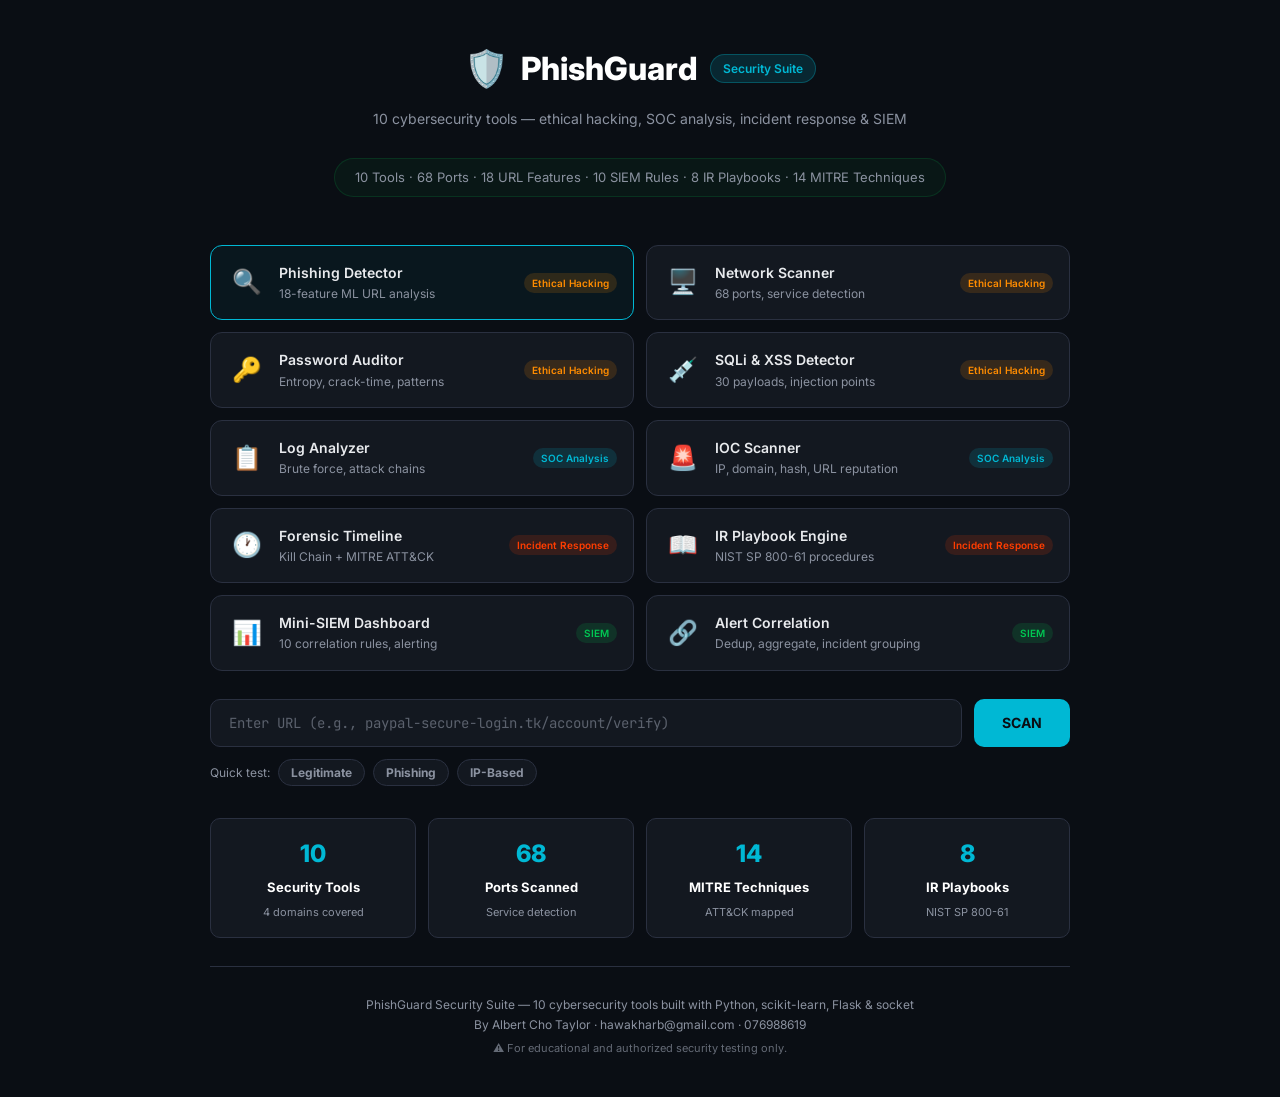
==== commit 6ffaca71: "Fix broken live demo — escape </script> in XSS payloads, fix showTool event handling - </script> in " ====
--- a/docs/index.html
+++ b/docs/index.html
@@ -181,16 +181,16 @@
 
   <!-- Tool Selection Grid -->
   <div class="tool-grid" id="toolGrid">
-    <div class="tool-card active" onclick="showTool('phishing')"><div class="tool-icon">🔍</div><div class="tool-info"><h3>Phishing Detector</h3><p>18-feature ML URL analysis</p></div><span class="tool-category cat-eh">Ethical Hacking</span></div>
-    <div class="tool-card" onclick="showTool('scanner')"><div class="tool-icon">🖥️</div><div class="tool-info"><h3>Network Scanner</h3><p>68 ports, service detection</p></div><span class="tool-category cat-eh">Ethical Hacking</span></div>
-    <div class="tool-card" onclick="showTool('password')"><div class="tool-icon">🔑</div><div class="tool-info"><h3>Password Auditor</h3><p>Entropy, crack-time, patterns</p></div><span class="tool-category cat-eh">Ethical Hacking</span></div>
-    <div class="tool-card" onclick="showTool('sqli')"><div class="tool-icon">💉</div><div class="tool-info"><h3>SQLi & XSS Detector</h3><p>30 payloads, injection points</p></div><span class="tool-category cat-eh">Ethical Hacking</span></div>
-    <div class="tool-card" onclick="showTool('logs')"><div class="tool-icon">📋</div><div class="tool-info"><h3>Log Analyzer</h3><p>Brute force, attack chains</p></div><span class="tool-category cat-soc">SOC Analysis</span></div>
-    <div class="tool-card" onclick="showTool('ioc')"><div class="tool-icon">🚨</div><div class="tool-info"><h3>IOC Scanner</h3><p>IP, domain, hash, URL reputation</p></div><span class="tool-category cat-soc">SOC Analysis</span></div>
-    <div class="tool-card" onclick="showTool('timeline')"><div class="tool-icon">🕐</div><div class="tool-info"><h3>Forensic Timeline</h3><p>Kill Chain + MITRE ATT&CK</p></div><span class="tool-category cat-ir">Incident Response</span></div>
-    <div class="tool-card" onclick="showTool('playbook')"><div class="tool-icon">📖</div><div class="tool-info"><h3>IR Playbook Engine</h3><p>NIST SP 800-61 procedures</p></div><span class="tool-category cat-ir">Incident Response</span></div>
-    <div class="tool-card" onclick="showTool('siem')"><div class="tool-icon">📊</div><div class="tool-info"><h3>Mini-SIEM Dashboard</h3><p>10 correlation rules, alerting</p></div><span class="tool-category cat-siem">SIEM</span></div>
-    <div class="tool-card" onclick="showTool('correlation')"><div class="tool-icon">🔗</div><div class="tool-info"><h3>Alert Correlation</h3><p>Dedup, aggregate, incident grouping</p></div><span class="tool-category cat-siem">SIEM</span></div>
+    <div class="tool-card active" onclick="showTool('phishing',this)"><div class="tool-icon">🔍</div><div class="tool-info"><h3>Phishing Detector</h3><p>18-feature ML URL analysis</p></div><span class="tool-category cat-eh">Ethical Hacking</span></div>
+    <div class="tool-card" onclick="showTool('scanner',this)"><div class="tool-icon">🖥️</div><div class="tool-info"><h3>Network Scanner</h3><p>68 ports, service detection</p></div><span class="tool-category cat-eh">Ethical Hacking</span></div>
+    <div class="tool-card" onclick="showTool('password',this)"><div class="tool-icon">🔑</div><div class="tool-info"><h3>Password Auditor</h3><p>Entropy, crack-time, patterns</p></div><span class="tool-category cat-eh">Ethical Hacking</span></div>
+    <div class="tool-card" onclick="showTool('sqli',this)"><div class="tool-icon">💉</div><div class="tool-info"><h3>SQLi & XSS Detector</h3><p>30 payloads, injection points</p></div><span class="tool-category cat-eh">Ethical Hacking</span></div>
+    <div class="tool-card" onclick="showTool('logs',this)"><div class="tool-icon">📋</div><div class="tool-info"><h3>Log Analyzer</h3><p>Brute force, attack chains</p></div><span class="tool-category cat-soc">SOC Analysis</span></div>
+    <div class="tool-card" onclick="showTool('ioc',this)"><div class="tool-icon">🚨</div><div class="tool-info"><h3>IOC Scanner</h3><p>IP, domain, hash, URL reputation</p></div><span class="tool-category cat-soc">SOC Analysis</span></div>
+    <div class="tool-card" onclick="showTool('timeline',this)"><div class="tool-icon">🕐</div><div class="tool-info"><h3>Forensic Timeline</h3><p>Kill Chain + MITRE ATT&CK</p></div><span class="tool-category cat-ir">Incident Response</span></div>
+    <div class="tool-card" onclick="showTool('playbook',this)"><div class="tool-icon">📖</div><div class="tool-info"><h3>IR Playbook Engine</h3><p>NIST SP 800-61 procedures</p></div><span class="tool-category cat-ir">Incident Response</span></div>
+    <div class="tool-card" onclick="showTool('siem',this)"><div class="tool-icon">📊</div><div class="tool-info"><h3>Mini-SIEM Dashboard</h3><p>10 correlation rules, alerting</p></div><span class="tool-category cat-siem">SIEM</span></div>
+    <div class="tool-card" onclick="showTool('correlation',this)"><div class="tool-icon">🔗</div><div class="tool-info"><h3>Alert Correlation</h3><p>Dedup, aggregate, incident grouping</p></div><span class="tool-category cat-siem">SIEM</span></div>
   </div>
 
   <!-- PANEL 1: PHISHING -->
@@ -311,10 +311,11 @@
 
 <script>
 // ==================== TAB SWITCHING ====================
-function showTool(tool){
+function showTool(tool,el){
   document.querySelectorAll('.tool-card').forEach(c=>c.classList.remove('active'));
   document.querySelectorAll('.panel').forEach(p=>p.classList.remove('active'));
-  event.currentTarget.classList.add('active');
+  if(el)el.classList.add('active');
+  else{var cards=document.querySelectorAll('.tool-card');cards.forEach(function(c){if(c.getAttribute('onclick')&&c.getAttribute('onclick').indexOf(tool)>-1)c.classList.add('active');});}
   document.getElementById(tool).classList.add('active');
 }
 
@@ -497,7 +498,7 @@
       xssPoints.push({param:k,value:v,risk:'high',note:'Parameter "'+k+'" likely gets reflected in the page'});
   });
   const sqliPayloads=["'","\"","'--","1 OR 1=1","' OR '1'='1","' OR 1=1--","' UNION SELECT NULL--","'; SELECT 1--","' AND '1'='2","/**/","0x41","CHAR(65)","' AND SLEEP(0)--","' OR 'x' LIKE 'x"];
-  const xssPayloads=["<script>alert(1)</script>","<img src=x onerror=alert(1)>","<body onload=alert(1)>","<svg onload=alert(1)>","<iframe src=javascript:alert(1)>","javascript:alert(1)","<scr<script>ipt>alert(1)</script>",'" onmouseover=alert(1) "',"<style>@import('javascript:alert(1)')</style>","<object data=javascript:alert(1)>","\"><script>alert(1)</script>","<meta http-equiv=refresh content=0;url=javascript:alert(1)>","<form action=javascript:alert(1)><input type=submit>","{{constructor.constructor('alert(1)')()}}"];
+  const xssPayloads=["<script>alert(1)<\/script>","<img src=x onerror=alert(1)>","<body onload=alert(1)>","<svg onload=alert(1)>","<iframe src=javascript:alert(1)>","javascript:alert(1)","<scr<script>ipt>alert(1)<\/script>",'" onmouseover=alert(1) "',"<style>@import('javascript:alert(1)')</style>","<object data=javascript:alert(1)>","\"><script>alert(1)<\/script>","<meta http-equiv=refresh content=0;url=javascript:alert(1)>","<form action=javascript:alert(1)><input type=submit>","{{constructor.constructor('alert(1)')()}}"];
   let risk='LOW';if(sqliPoints.some(p=>p.risk==='high'))risk='HIGH';else if(sqliPoints.length)risk='MEDIUM';
   return{sqliPoints,xssPoints,sqliPayloads,xssPayloads,risk};
 }
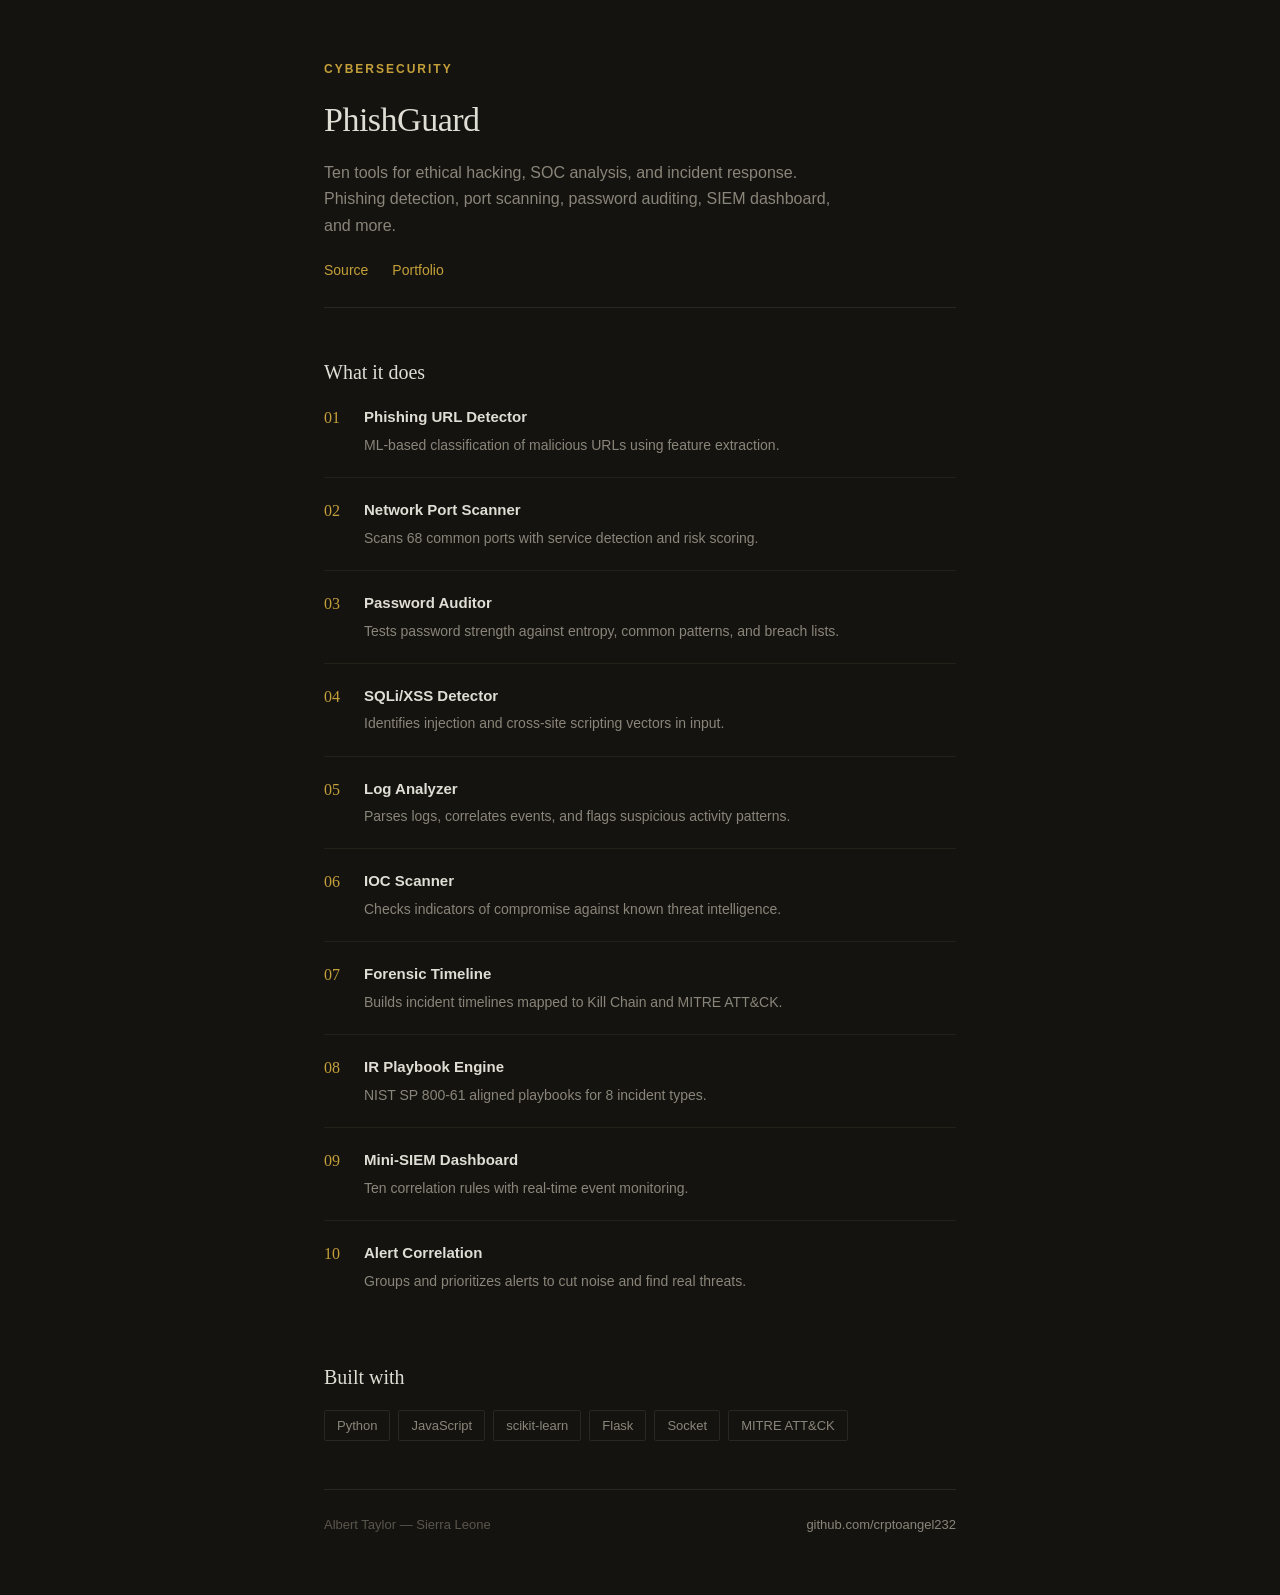
==== commit 381aeb3c: "Minimalist redesign — push to docs/ for Pages" ====
--- a/docs/index.html
+++ b/docs/index.html
@@ -1,766 +1,98 @@
 <!DOCTYPE html>
 <html lang="en">
 <head>
-  <meta charset="UTF-8">
-  <meta name="viewport" content="width=device-width, initial-scale=1.0">
-  <title>PhishGuard — Security Suite</title>
-  <link rel="preconnect" href="https://fonts.googleapis.com">
-  <link href="https://fonts.googleapis.com/css2?family=JetBrains+Mono:wght@400;500;700&family=Inter:wght@300;400;500;600;700;800&display=swap" rel="stylesheet">
-  <style>
-:root{--bg:#0A0E14;--bg-card:#131820;--bg-light:#1A1F2B;--border:#2A3040;--green:#00C853;--yellow:#FFD600;--red:#FF3D00;--cyan:#00B8D4;--orange:#FF8C00;--text:#E8EAED;--text-dim:#8B92A0;}
+<meta charset="UTF-8">
+<meta name="viewport" content="width=device-width, initial-scale=1.0">
+<title>PhishGuard — Security Suite</title>
+<style>
 *{margin:0;padding:0;box-sizing:border-box;}
-body{font-family:'Inter',sans-serif;background:var(--bg);color:var(--text);line-height:1.6;min-height:100vh;}
-.container{max-width:900px;margin:0 auto;padding:40px 20px;}
-header{text-align:center;margin-bottom:20px;}
-.logo{display:flex;align-items:center;justify-content:center;gap:12px;}
-.logo-icon{font-size:36px;}
-h1{font-size:32px;font-weight:800;color:white;}
-.badge{background:rgba(0,184,212,0.15);color:var(--cyan);padding:4px 12px;border-radius:100px;font-size:12px;font-weight:600;border:1px solid rgba(0,184,212,0.3);}
-.subtitle{color:var(--text-dim);font-size:14px;margin-top:10px;}
-.tool-count{text-align:center;margin:8px auto 24px;font-size:13px;color:var(--text-dim);padding:8px 20px;background:rgba(0,200,83,0.05);border-radius:100px;border:1px solid rgba(0,200,83,0.15);display:inline-block;margin-left:50%;transform:translateX(-50%);white-space:nowrap;}
-/* Tool Grid */
-.tool-grid{display:grid;grid-template-columns:repeat(2,1fr);gap:12px;margin-bottom:28px;}
-.tool-card{background:var(--bg-card);border:1px solid var(--border);border-radius:12px;padding:16px;cursor:pointer;transition:all 0.2s;display:flex;align-items:center;gap:12px;}
-.tool-card:hover{border-color:var(--cyan);transform:translateY(-2px);}
-.tool-card.active{border-color:var(--cyan);background:rgba(0,184,212,0.05);}
-.tool-icon{font-size:24px;width:40px;text-align:center;flex-shrink:0;}
-.tool-info h3{font-size:14px;color:var(--text);font-weight:600;}
-.tool-info p{font-size:12px;color:var(--text-dim);}
-.tool-category{font-size:10px;padding:2px 8px;border-radius:100px;font-weight:600;margin-left:auto;white-space:nowrap;}
-.cat-eh{background:rgba(255,140,0,0.15);color:var(--orange);}
-.cat-soc{background:rgba(0,184,212,0.15);color:var(--cyan);}
-.cat-ir{background:rgba(255,61,0,0.15);color:var(--red);}
-.cat-siem{background:rgba(0,200,83,0.15);color:var(--green);}
-/* Panel */
-.panel{display:none;}
-.panel.active{display:block;animation:fadeIn 0.3s ease;}
-@keyframes fadeIn{from{opacity:0;transform:translateY(10px);}to{opacity:1;}}
-/* Input */
-.input-section{margin-bottom:20px;}
-.input-row{display:flex;gap:12px;margin-bottom:12px;}
-input[type="text"],input[type="password"],textarea{flex:1;padding:14px 18px;background:var(--bg-card);border:1px solid var(--border);border-radius:10px;color:var(--text);font-size:14px;font-family:'JetBrains Mono',monospace;transition:border-color 0.2s;width:100%;}
-input:focus,textarea:focus{outline:none;border-color:var(--cyan);}
-input::placeholder,textarea::placeholder{color:var(--text-dim);opacity:0.6;}
-textarea{resize:vertical;min-height:80px;font-size:13px;line-height:1.5;}
-button{padding:14px 28px;background:var(--cyan);color:var(--bg);border:none;border-radius:10px;font-size:14px;font-weight:700;cursor:pointer;transition:all 0.2s;font-family:inherit;}
-button:hover{background:#00D4F0;transform:translateY(-2px);}
-button:disabled{opacity:0.5;cursor:not-allowed;transform:none;}
-.btn-secondary{background:var(--bg-light);color:var(--text-dim);border:1px solid var(--border);}
-.btn-secondary:hover{border-color:var(--cyan);color:var(--cyan);background:var(--bg-light);}
-.quick-test{display:flex;align-items:center;gap:8px;flex-wrap:wrap;margin-bottom:8px;}
-.quick-test span{font-size:12px;color:var(--text-dim);}
-.test-btn{padding:5px 12px;background:var(--bg-card);border:1px solid var(--border);border-radius:100px;color:var(--text-dim);font-size:12px;cursor:pointer;transition:all 0.2s;font-family:inherit;}
-.test-btn:hover{border-color:var(--cyan);color:var(--cyan);}
-select{padding:14px 18px;background:var(--bg-card);border:1px solid var(--border);border-radius:10px;color:var(--text);font-size:14px;font-family:inherit;cursor:pointer;}
-select:focus{outline:none;border-color:var(--cyan);}
-/* Loading */
-.loading{text-align:center;padding:32px;}
-.spinner{width:40px;height:40px;border-radius:50%;border:3px solid var(--border);border-top-color:var(--cyan);animation:spin 0.8s linear infinite;margin:0 auto 12px;}
-@keyframes spin{to{transform:rotate(360deg);}}
-.loading p{color:var(--text-dim);font-size:13px;}
-/* Results */
-.results{animation:fadeIn 0.4s ease;}
-.result-card{background:var(--bg-card);border:1px solid var(--border);border-radius:14px;padding:24px;margin-bottom:12px;}
-.result-card h3{font-size:16px;color:white;margin-bottom:12px;}
-.card-desc{font-size:12px;color:var(--text-dim);margin-bottom:16px;}
-/* Gauge */
-.gauge-row{display:flex;gap:24px;align-items:center;}
-.gauge-circle{width:100px;height:100px;border-radius:50%;display:flex;flex-direction:column;align-items:center;justify-content:center;border:4px solid var(--green);flex-shrink:0;transition:border-color 0.4s;}
-.gauge-value{font-size:28px;font-weight:800;color:white;}
-.gauge-label{font-size:10px;color:var(--text-dim);margin-top:2px;}
-.gauge-info{flex:1;}
-.gauge-level{font-size:20px;font-weight:800;margin-bottom:4px;}
-.gauge-target{font-family:'JetBrains Mono',monospace;font-size:12px;color:var(--text-dim);word-break:break-all;}
-/* Stats */
-.stat-row{display:flex;justify-content:space-around;flex-wrap:wrap;gap:12px;margin-top:12px;}
-.stat-item{text-align:center;}
-.stat-val{font-size:20px;font-weight:800;color:white;}
-.stat-label{font-size:10px;color:var(--text-dim);margin-top:4px;}
-.stat-divider{width:1px;height:36px;background:var(--border);}
-/* Feature list */
-.feat-list{display:flex;flex-direction:column;gap:6px;margin-top:12px;}
-.feat-item{display:flex;align-items:flex-start;gap:10px;padding:10px 14px;background:var(--bg-light);border-radius:8px;border:1px solid transparent;font-size:13px;}
-.feat-item.suspicious{border-color:rgba(255,61,0,0.3);background:rgba(255,61,0,0.05);}
-.feat-item.medium-risk{border-color:rgba(255,214,0,0.3);background:rgba(255,214,0,0.05);}
-.feat-item.low-risk{border-color:rgba(0,200,83,0.2);background:rgba(0,200,83,0.03);}
-.feat-item.critical{border-color:rgba(255,61,0,0.4);background:rgba(255,61,0,0.08);}
-.feat-icon{font-size:14px;width:18px;flex-shrink:0;margin-top:2px;}
-.feat-name{color:var(--text);flex:1;}
-.feat-val{font-family:'JetBrains Mono',monospace;color:var(--text-dim);font-weight:600;}
-.feat-note{color:var(--red);font-size:12px;}
-/* Port item */
-.port-item{display:flex;align-items:center;gap:10px;padding:10px 14px;background:var(--bg-light);border-radius:8px;border:1px solid transparent;margin-bottom:4px;}
-.port-item.high{border-color:rgba(255,61,0,0.3);background:rgba(255,61,0,0.05);}
-.port-item.medium{border-color:rgba(255,214,0,0.3);background:rgba(255,214,0,0.05);}
-.port-item.low{border-color:rgba(0,200,83,0.2);background:rgba(0,200,83,0.03);}
-.port-num{font-family:'JetBrains Mono',monospace;font-size:14px;font-weight:700;color:var(--cyan);width:50px;}
-.port-service{font-size:12px;font-weight:600;flex:1;}
-.port-risk{padding:3px 8px;border-radius:100px;font-size:10px;font-weight:700;}
-.port-risk.high{background:rgba(255,61,0,0.15);color:var(--red);}
-.port-risk.medium{background:rgba(255,214,0,0.15);color:var(--yellow);}
-.port-risk.low{background:rgba(0,200,83,0.15);color:var(--green);}
-.port-detail{padding:8px 14px;background:var(--bg);border-radius:6px;font-size:11px;color:var(--text-dim);margin-bottom:4px;}
-.port-vuln{color:var(--red);font-size:11px;}
-/* IR Playbook */
-.phase-item{margin-bottom:16px;}
-.phase-header{display:flex;align-items:center;gap:10px;margin-bottom:8px;}
-.phase-num{width:28px;height:28px;border-radius:50%;background:var(--cyan);color:var(--bg);display:flex;align-items:center;justify-content:center;font-size:14px;font-weight:700;flex-shrink:0;}
-.phase-title{font-size:14px;font-weight:600;color:var(--text);}
-.phase-steps{list-style:none;padding-left:38px;}
-.phase-steps li{font-size:13px;color:var(--text-dim);margin-bottom:6px;padding-left:16px;position:relative;}
-.phase-steps li:before{content:'▸';position:absolute;left:0;color:var(--cyan);}
-/* Timeline */
-.timeline-item{display:flex;gap:12px;padding:10px 14px;background:var(--bg-light);border-radius:8px;margin-bottom:4px;border-left:3px solid var(--border);}
-.timeline-item.exploit{border-left-color:var(--red);}
-.timeline-item.recon{border-left-color:var(--green);}
-.timeline-item.c2{border-left-color:var(--orange);}
-.timeline-ts{font-family:'JetBrains Mono',monospace;font-size:12px;color:var(--text-dim);white-space:nowrap;}
-.timeline-desc{font-size:13px;color:var(--text);flex:1;}
-.timeline-tech{font-size:11px;padding:2px 8px;border-radius:100px;background:rgba(0,184,212,0.1);color:var(--cyan);white-space:nowrap;}
-/* SIEM */
-.siem-alert{padding:12px 16px;background:var(--bg-light);border-radius:10px;margin-bottom:8px;border-left:3px solid;}
-.siem-alert.critical{border-left-color:var(--red);}
-.siem-alert.high{border-left-color:var(--orange);}
-.siem-alert.medium{border-left-color:var(--yellow);}
-.siem-alert.low{border-left-color:var(--green);}
-.alert-header{display:flex;align-items:center;justify-content:space-between;margin-bottom:6px;}
-.alert-name{font-size:14px;font-weight:600;color:var(--text);}
-.alert-sev{padding:3px 8px;border-radius:100px;font-size:10px;font-weight:700;}
-.alert-sev.critical{background:rgba(255,61,0,0.15);color:var(--red);}
-.alert-sev.high{background:rgba(255,140,0,0.15);color:var(--orange);}
-.alert-sev.medium{background:rgba(255,214,0,0.15);color:var(--yellow);}
-.alert-sev.low{background:rgba(0,200,83,0.15);color:var(--green);}
-.alert-desc{font-size:12px;color:var(--text-dim);}
-.alert-action{font-size:12px;color:var(--cyan);margin-top:6px;font-weight:500;}
-/* Incident */
-.incident-card{padding:14px 18px;background:var(--bg-light);border-radius:10px;margin-bottom:8px;border:1px solid var(--border);}
-.incident-header{display:flex;align-items:center;justify-content:space-between;margin-bottom:8px;}
-.incident-id{font-family:'JetBrains Mono',monospace;font-size:13px;color:var(--cyan);}
-.incident-desc{font-size:13px;color:var(--text);margin-bottom:6px;}
-.incident-meta{font-size:11px;color:var(--text-dim);}
-/* Kill chain */
-.kill-chain{display:flex;gap:4px;margin-bottom:16px;flex-wrap:wrap;}
-.kc-phase{flex:1;min-width:80px;text-align:center;padding:8px 4px;border-radius:8px;font-size:10px;opacity:0.3;}
-.kc-phase.active{opacity:1;}
-.kc-phase-num{font-size:16px;font-weight:800;margin-bottom:2px;}
-.kc-phase-label{font-size:9px;color:var(--text-dim);}
-/* Info */
-.info-section{margin-top:32px;}
-.info-grid{display:grid;grid-template-columns:repeat(4,1fr);gap:12px;}
-.info-card{background:var(--bg-card);border:1px solid var(--border);border-radius:10px;padding:16px;text-align:center;}
-.info-icon{font-size:24px;margin-bottom:8px;}
-.info-card h4{font-size:13px;color:white;margin-bottom:6px;}
-.info-card p{font-size:11px;color:var(--text-dim);}
-.info-card .count{font-size:24px;font-weight:800;color:var(--cyan);margin-bottom:4px;}
-/* Footer */
-footer{text-align:center;padding-top:28px;border-top:1px solid var(--border);margin-top:28px;}
-footer p{font-size:12px;color:var(--text-dim);}
-.footer-note{font-size:11px;margin-top:6px;opacity:0.7;}
-.hidden{display:none;}
-@media(max-width:600px){
-  .container{padding:20px 14px;}
-  .tool-grid{grid-template-columns:1fr;}
-  .info-grid{grid-template-columns:repeat(2,1fr);}
-  .gauge-row{flex-direction:column;text-align:center;}
-  .input-row{flex-direction:column;}
-  button{width:100%;}
-  h1{font-size:24px;}
-  .kill-chain .kc-phase{min-width:60px;}
-}
-  </style>
+body{font-family:-apple-system,BlinkMacSystemFont,"Segoe UI",Helvetica,Arial,sans-serif;background:#15130f;color:#e0ddd5;line-height:1.65;}
+.wrap{max-width:680px;margin:0 auto;padding:60px 24px;}
+header{margin-bottom:48px;padding-bottom:24px;border-bottom:1px solid #2a2620;}
+header .label{font-size:12px;letter-spacing:2px;text-transform:uppercase;color:#c4a03a;font-weight:600;margin-bottom:12px;}
+header h1{font-family:Georgia,"Times New Roman",serif;font-size:34px;font-weight:400;letter-spacing:-0.5px;margin-bottom:12px;}
+header p{font-size:16px;color:#8a857a;max-width:520px;}
+nav{display:flex;gap:24px;margin-top:20px;font-size:14px;}
+nav a{color:#c4a03a;text-decoration:none;border-bottom:1px solid transparent;}
+nav a:hover{border-bottom-color:#c4a03a;}
+.section{margin-bottom:48px;}
+.section h2{font-family:Georgia,serif;font-size:20px;font-weight:400;margin-bottom:16px;}
+.feat{display:flex;gap:16px;margin-bottom:20px;padding-bottom:20px;border-bottom:1px solid #242118;}
+.feat:last-child{border-bottom:none;}
+.feat .fn{font-family:Georgia,serif;font-size:16px;color:#c4a03a;min-width:24px;}
+.feat h3{font-size:15px;font-weight:600;margin-bottom:4px;}
+.feat p{font-size:14px;color:#8a857a;}
+.stack{display:flex;flex-wrap:wrap;gap:8px;}
+.stack span{font-size:13px;color:#8a857a;padding:4px 12px;border:1px solid #2a2620;border-radius:2px;}
+footer{padding-top:24px;border-top:1px solid #2a2620;font-size:13px;color:#5a554c;display:flex;justify-content:space-between;}
+footer a{color:#8a857a;text-decoration:none;}
+footer a:hover{text-decoration:underline;}
+@media(max-width:600px){.wrap{padding:40px 20px;}header h1{font-size:26px;}footer{flex-direction:column;gap:8px;}}
+</style>
 </head>
 <body>
-<div class="container">
-  <header>
-    <div class="logo"><span class="logo-icon">🛡️</span><h1>PhishGuard</h1><span class="badge">Security Suite</span></div>
-    <p class="subtitle">10 cybersecurity tools — ethical hacking, SOC analysis, incident response & SIEM</p>
-  </header>
-  <div style="text-align:center;margin-bottom:24px;">
-    <span class="tool-count">10 Tools · 68 Ports · 18 URL Features · 10 SIEM Rules · 8 IR Playbooks · 14 MITRE Techniques</span>
-  </div>
+<div class="wrap">
+<header>
+<div class="label">Cybersecurity</div>
+<h1>PhishGuard</h1>
+<p>Ten tools for ethical hacking, SOC analysis, and incident response. Phishing detection, port scanning, password auditing, SIEM dashboard, and more.</p>
+<nav>
+<a href="https://github.com/crptoangel232/phishguard" target="_blank">Source</a>
+<a href="https://crptoangel232.github.io/My-Portfolio-Website/">Portfolio</a>
+</nav>
+</header>
+<section class="section">
+<h2>What it does</h2>
 
-  <!-- Tool Selection Grid -->
-  <div class="tool-grid" id="toolGrid">
-    <div class="tool-card active" onclick="showTool('phishing',this)"><div class="tool-icon">🔍</div><div class="tool-info"><h3>Phishing Detector</h3><p>18-feature ML URL analysis</p></div><span class="tool-category cat-eh">Ethical Hacking</span></div>
-    <div class="tool-card" onclick="showTool('scanner',this)"><div class="tool-icon">🖥️</div><div class="tool-info"><h3>Network Scanner</h3><p>68 ports, service detection</p></div><span class="tool-category cat-eh">Ethical Hacking</span></div>
-    <div class="tool-card" onclick="showTool('password',this)"><div class="tool-icon">🔑</div><div class="tool-info"><h3>Password Auditor</h3><p>Entropy, crack-time, patterns</p></div><span class="tool-category cat-eh">Ethical Hacking</span></div>
-    <div class="tool-card" onclick="showTool('sqli',this)"><div class="tool-icon">💉</div><div class="tool-info"><h3>SQLi & XSS Detector</h3><p>30 payloads, injection points</p></div><span class="tool-category cat-eh">Ethical Hacking</span></div>
-    <div class="tool-card" onclick="showTool('logs',this)"><div class="tool-icon">📋</div><div class="tool-info"><h3>Log Analyzer</h3><p>Brute force, attack chains</p></div><span class="tool-category cat-soc">SOC Analysis</span></div>
-    <div class="tool-card" onclick="showTool('ioc',this)"><div class="tool-icon">🚨</div><div class="tool-info"><h3>IOC Scanner</h3><p>IP, domain, hash, URL reputation</p></div><span class="tool-category cat-soc">SOC Analysis</span></div>
-    <div class="tool-card" onclick="showTool('timeline',this)"><div class="tool-icon">🕐</div><div class="tool-info"><h3>Forensic Timeline</h3><p>Kill Chain + MITRE ATT&CK</p></div><span class="tool-category cat-ir">Incident Response</span></div>
-    <div class="tool-card" onclick="showTool('playbook',this)"><div class="tool-icon">📖</div><div class="tool-info"><h3>IR Playbook Engine</h3><p>NIST SP 800-61 procedures</p></div><span class="tool-category cat-ir">Incident Response</span></div>
-    <div class="tool-card" onclick="showTool('siem',this)"><div class="tool-icon">📊</div><div class="tool-info"><h3>Mini-SIEM Dashboard</h3><p>10 correlation rules, alerting</p></div><span class="tool-category cat-siem">SIEM</span></div>
-    <div class="tool-card" onclick="showTool('correlation',this)"><div class="tool-icon">🔗</div><div class="tool-info"><h3>Alert Correlation</h3><p>Dedup, aggregate, incident grouping</p></div><span class="tool-category cat-siem">SIEM</span></div>
-  </div>
-
-  <!-- PANEL 1: PHISHING -->
-  <div id="phishing" class="panel active">
-    <div class="input-section">
-      <div class="input-row"><input type="text" id="urlInput" placeholder="Enter URL (e.g., paypal-secure-login.tk/account/verify)"><button onclick="scanUrl()">SCAN</button></div>
-      <div class="quick-test"><span>Quick test:</span><button class="test-btn" onclick="fillUrl('https://www.google.com/search?q=hello')">Legitimate</button><button class="test-btn" onclick="fillUrl('http://paypal-secure-login.tk/account/verify?id=12345')">Phishing</button><button class="test-btn" onclick="fillUrl('http://192.168.1.1/login.php?account=verify')">IP-Based</button></div>
-    </div>
-    <div id="phishLoading" class="loading hidden"><div class="spinner"></div><p>Analyzing URL...</p></div>
-    <div id="phishResults" class="results hidden"></div>
-  </div>
-
-  <!-- PANEL 2: NETWORK SCANNER -->
-  <div id="scanner" class="panel">
-    <div class="input-section">
-      <div class="input-row"><input type="text" id="targetInput" placeholder="Enter target (simulated demo)"><button onclick="scanNetwork()">SCAN</button></div>
-      <div class="quick-test"><span>Demo scans:</span><button class="test-btn" onclick="demoScan('critical')">Critical Risk</button><button class="test-btn" onclick="demoScan('secure')">Secure System</button></div>
-    </div>
-    <div id="netLoading" class="loading hidden"><div class="spinner"></div><p>Scanning 68 ports...</p></div>
-    <div id="netResults" class="results hidden"></div>
-  </div>
-
-  <!-- PANEL 3: PASSWORD AUDITOR -->
-  <div id="password" class="panel">
-    <div class="input-section">
-      <div class="input-row"><input type="text" id="pwInput" placeholder="Enter password to audit"><button onclick="auditPassword()">AUDIT</button></div>
-      <div class="quick-test"><span>Quick test:</span><button class="test-btn" onclick="fillPw('password123')">Weak</button><button class="test-btn" onclick="fillPw('Summer2024!')">Moderate</button><button class="test-btn" onclick="fillPw('Kx9$mP2#vL8nQ!wR')">Strong</button></div>
-    </div>
-    <div id="pwLoading" class="loading hidden"><div class="spinner"></div><p>Auditing password...</p></div>
-    <div id="pwResults" class="results hidden"></div>
-  </div>
-
-  <!-- PANEL 4: SQLi/XSS -->
-  <div id="sqli" class="panel">
-    <div class="input-section">
-      <div class="input-row"><input type="text" id="sqliInput" placeholder="Enter URL to analyze for injection points"><button onclick="scanSqli()">ANALYZE</button></div>
-      <div class="quick-test"><span>Quick test:</span><button class="test-btn" onclick="fillSqli('http://example.com/page?id=1&search=test')">Standard URL</button><button class="test-btn" onclick="fillSqli('https://shop.com/product?pid=5&q=phone')">E-commerce</button></div>
-    </div>
-    <div id="sqliLoading" class="loading hidden"><div class="spinner"></div><p>Testing 30 payloads...</p></div>
-    <div id="sqliResults" class="results hidden"></div>
-  </div>
-
-  <!-- PANEL 5: LOG ANALYZER -->
-  <div id="logs" class="panel">
-    <div class="input-section">
-      <div class="quick-test" style="margin-bottom:10px;"><span>Log type:</span><select id="logType"><option value="ssh">SSH Logs</option><option value="apache">Apache/Nginx</option><option value="windows">Windows Event</option></select></div>
-      <textarea id="logInput" placeholder="Paste log lines here or use demo data..."></textarea>
-      <div style="margin-top:10px;display:flex;gap:10px;"><button onclick="analyzeLogs()">ANALYZE</button><button class="btn-secondary" onclick="loadDemoLogs()">Load Demo Logs</button></div>
-    </div>
-    <div id="logLoading" class="loading hidden"><div class="spinner"></div><p>Parsing and correlating events...</p></div>
-    <div id="logResults" class="results hidden"></div>
-  </div>
-
-  <!-- PANEL 6: IOC SCANNER -->
-  <div id="ioc" class="panel">
-    <div class="input-section">
-      <div class="input-row"><input type="text" id="iocInput" placeholder="Enter IP, domain, hash, or URL"><button onclick="scanIoc()">SCAN</button></div>
-      <div class="quick-test"><span>Quick test:</span><button class="test-btn" onclick="fillIoc('185.220.101.45')">Malicious IP</button><button class="test-btn" onclick="fillIoc('paypal-secure-login.tk')">Suspicious Domain</button><button class="test-btn" onclick="fillIoc('44d88612fea8a8f37de989016ae6c094')">Malware Hash</button></div>
-    </div>
-    <div id="iocLoading" class="loading hidden"><div class="spinner"></div><p>Checking threat intelligence...</p></div>
-    <div id="iocResults" class="results hidden"></div>
-  </div>
-
-  <!-- PANEL 7: FORENSIC TIMELINE -->
-  <div id="timeline" class="panel">
-    <div class="input-section">
-      <div class="quick-test" style="margin-bottom:10px;"><span>Log type:</span><select id="tlLogType"><option value="ssh">SSH Logs</option><option value="apache">Apache/Nginx</option></select></div>
-      <textarea id="tlInput" placeholder="Paste log lines to build forensic timeline..."></textarea>
-      <div style="margin-top:10px;display:flex;gap:10px;"><button onclick="buildTimeline()">BUILD TIMELINE</button><button class="btn-secondary" onclick="loadDemoTimeline()">Load Attack Logs</button></div>
-    </div>
-    <div id="tlLoading" class="loading hidden"><div class="spinner"></div><p>Mapping kill chain & MITRE ATT&CK...</p></div>
-    <div id="tlResults" class="results hidden"></div>
-  </div>
-
-  <!-- PANEL 8: IR PLAYBOOK -->
-  <div id="playbook" class="panel">
-    <div class="input-section">
-      <div class="quick-test" style="margin-bottom:10px;"><span>Incident type:</span><select id="irType"><option value="phishing">Phishing Attack</option><option value="brute_force">Brute-Force Attack</option><option value="malware">Malware Detection</option><option value="data_breach">Data Breach</option><option value="ransomware">Ransomware</option><option value="web_attack">Web Application Attack</option><option value="insider_threat">Insider Threat</option><option value="network_scan">Network Reconnaissance</option></select><button onclick="genPlaybook()" style="margin-left:10px;">GENERATE</button></div>
-    </div>
-    <div id="irLoading" class="loading hidden"><div class="spinner"></div><p>Generating NIST SP 800-61 playbook...</p></div>
-    <div id="irResults" class="results hidden"></div>
-  </div>
-
-  <!-- PANEL 9: SIEM DASHBOARD -->
-  <div id="siem" class="panel">
-    <div class="input-section">
-      <button onclick="runSIEM()">RUN SIEM SIMULATION</button>
-    </div>
-    <div id="siemLoading" class="loading hidden"><div class="spinner"></div><p>Ingesting events & evaluating 10 correlation rules...</p></div>
-    <div id="siemResults" class="results hidden"></div>
-  </div>
-
-  <!-- PANEL 10: ALERT CORRELATION -->
-  <div id="correlation" class="panel">
-    <div class="input-section">
-      <button onclick="runCorrelation()">CORRELATE ALERTS</button>
-    </div>
-    <div id="corrLoading" class="loading hidden"><div class="spinner"></div><p>Correlating, deduplicating & grouping incidents...</p></div>
-    <div id="corrResults" class="results hidden"></div>
-  </div>
-
-  <!-- Info Section -->
-  <section class="info-section">
-    <div class="info-grid">
-      <div class="info-card"><div class="count">10</div><h4>Security Tools</h4><p>4 domains covered</p></div>
-      <div class="info-card"><div class="count">68</div><h4>Ports Scanned</h4><p>Service detection</p></div>
-      <div class="info-card"><div class="count">14</div><h4>MITRE Techniques</h4><p>ATT&CK mapped</p></div>
-      <div class="info-card"><div class="count">8</div><h4>IR Playbooks</h4><p>NIST SP 800-61</p></div>
-    </div>
-  </section>
-
-  <footer>
-    <p>PhishGuard Security Suite — 10 cybersecurity tools built with Python, scikit-learn, Flask & socket</p>
-    <p>By Albert Cho Taylor · hawakharb@gmail.com · 076988619</p>
-    <p class="footer-note">⚠️ For educational and authorized security testing only.</p>
-  </footer>
+<div class="feat">
+<div class="fn">01</div>
+<div><h3>Phishing URL Detector</h3><p>ML-based classification of malicious URLs using feature extraction.</p></div>
 </div>
-
-<script>
-// ==================== TAB SWITCHING ====================
-function showTool(tool,el){
-  document.querySelectorAll('.tool-card').forEach(c=>c.classList.remove('active'));
-  document.querySelectorAll('.panel').forEach(p=>p.classList.remove('active'));
-  if(el)el.classList.add('active');
-  else{var cards=document.querySelectorAll('.tool-card');cards.forEach(function(c){if(c.getAttribute('onclick')&&c.getAttribute('onclick').indexOf(tool)>-1)c.classList.add('active');});}
-  document.getElementById(tool).classList.add('active');
-}
-
-// ==================== 1. PHISHING DETECTOR (client-side) ====================
-function fillUrl(u){document.getElementById('urlInput').value=u;scanUrl();}
-function scanUrl(){
-  const url=document.getElementById('urlInput').value.trim();if(!url)return;
-  document.getElementById('phishLoading').classList.remove('hidden');
-  document.getElementById('phishResults').classList.add('hidden');
-  setTimeout(()=>{const f=extractFeatures(url);const rs=calcRisk(f);displayPhish(url,f,rs);},500);
-}
-function extractFeatures(url){
-  if(!url.startsWith('http://')&&!url.startsWith('https://'))url='http://'+url;
-  const p=new URL(url),d=p.hostname,f={};
-  f.url_length=url.length;f.domain_length=d.length;
-  f.has_ip=/^(\d{1,3}\.){3}\d{1,3}$/.test(d)?1:0;f.has_at=url.includes('@')?1:0;
-  f.uses_https=p.protocol==='https:'?1:0;f.num_dots=(url.match(/\./g)||[]).length;
-  f.num_dashes=(url.match(/-/g)||[]).length;
-  const dp=d.split('.');f.num_subdomains=dp.length>2?dp.length-2:0;
-  const sTlds=['tk','ml','ga','cf','gq','xyz','top','click','country','stream','download','zip','review'];
-  f.has_suspicious_tld=sTlds.includes((dp[dp.length-1]||'').toLowerCase())?1:0;
-  f.has_port=p.port?1:0;f.num_query_params=[...new URLSearchParams(p.search).keys()].length;
-  f.path_length=p.pathname.length;f.has_double_slash=p.pathname.includes('//')?1:0;
-  const sw=['login','signin','verify','account','password','bank','secure','update','confirm','wallet','alert','suspend','activate','validate','free','gift','bonus','prize','winner','selected','claim','paypal','amazon','apple','microsoft','google','facebook','netflix','instagram','whatsapp','crypto','bitcoin'];
-  let ns=0;sw.forEach(w=>{if(url.toLowerCase().includes(w))ns++;});f.num_suspicious_words=ns;
-  f.has_hex_encoding=/%[0-9a-fA-F]{2}/.test(url)?1:0;
-  const a=(d.match(/[a-zA-Z]/g)||[]).length,dd=(d.match(/[0-9]/g)||[]).length;
-  f.digit_letter_ratio=a>0?Math.round(dd/(a+dd)*1000)/1000:0;
-  f.has_punycode=d.toLowerCase().includes('xn--')?1:0;
-  function E(s){if(!s)return 0;const f={};for(const c of s)f[c]=(f[c]||0)+1;let e=0;for(const v of Object.values(f)){const p=v/s.length;e-=p*Math.log2(p);}return Math.round(e*1000)/1000;}
-  f.url_entropy=E(url);return f;
-}
-function calcRisk(f){
-  let s=0;s+=f.has_ip*20;s+=f.has_at*15;s+=(f.uses_https?0:10);s+=f.has_suspicious_tld*20;
-  s+=f.num_suspicious_words*8;s+=f.has_punycode*15;s+=f.has_hex_encoding*8;
-  s+=f.has_double_slash*8;s+=f.has_port*5;
-  if(f.num_subdomains>1)s+=(f.num_subdomains-1)*4;if(f.num_dots>3)s+=(f.num_dots-3)*2;
-  if(f.url_length>50)s+=(f.url_length-50)*0.3;if(f.digit_letter_ratio>0.3)s+=15;
-  if(f.url_entropy>3)s+=(f.url_entropy-3)*2;
-  return Math.min(100,Math.max(0,Math.round(s)));
-}
-const FNames=[['url_length','URL Length'],['domain_length','Domain Length'],['has_ip','Has IP Address'],['has_at','Has @ Symbol'],['uses_https','Uses HTTPS'],['num_dots','Number of Dots'],['num_dashes','Number of Dashes'],['num_subdomains','Number of Subdomains'],['has_suspicious_tld','Suspicious TLD'],['has_port','Has Port'],['num_query_params','Query Params'],['path_length','Path Length'],['has_double_slash','Double Slash Redirect'],['num_suspicious_words','Suspicious Keywords'],['has_hex_encoding','Hex Encoding'],['digit_letter_ratio','Digit Ratio'],['has_punycode','Punycode/IDN'],['url_entropy','URL Entropy']];
-function getNote(k,v){const n={'has_ip':v===1?'IP address in URL':'','has_at':v===1?'@ symbol can hide real domain':'','uses_https':v===0?'No HTTPS — unencrypted':'','has_suspicious_tld':v===1?'TLD associated with phishing':'','num_suspicious_words':v>=2?v+' suspicious keywords':'','url_length':v>75?'Unusually long ('+v+' chars)':'','num_dots':v>5?'Excessive subdomains':'','has_punycode':v===1?'Punycode — homograph attack':'','has_hex_encoding':v===1?'Hex-encoded chars':'','has_port':v===1?'Non-standard port':''};return n[k]||'';}
-function isSusp(k,v){if(k==='has_ip'&&v===1)return true;if(k==='has_at'&&v===1)return true;if(k==='uses_https'&&v===0)return true;if(k==='has_suspicious_tld'&&v===1)return true;if(k==='num_suspicious_words'&&v>=2)return true;if(k==='url_length'&&v>75)return true;if(k==='num_dots'&&v>5)return true;if(k==='has_punycode'&&v===1)return true;if(k==='has_hex_encoding'&&v===1)return true;if(k==='has_port'&&v===1)return true;return false;}
-function displayPhish(url,f,rs){
-  let rl,rc;if(rs>=75){rl='HIGH';rc='#FF3D00';}else if(rs>=40){rl='MEDIUM';rc='#FFD600';}else{rl='LOW';rc='#00C853';}
-  let sc=0;let feats='';
-  FNames.forEach(([k,n])=>{const v=f[k];const sus=isSusp(k,v);if(sus)sc++;const note=getNote(k,v);let dv=v;if(typeof v==='number'&&v%1!==0)dv=v.toFixed(3);feats+=`<div class="feat-item${sus?' suspicious':''}"><span class="feat-icon">${sus?'⚠️':'✓'}</span><span class="feat-name">${n}</span><span class="feat-val">${dv}</span>${note?`<span class="feat-note">${note}</span>`:''}</div>`;});
-  const lp=100-rs;
-  document.getElementById('phishLoading').classList.add('hidden');
-  document.getElementById('phishResults').classList.remove('hidden');
-  document.getElementById('phishResults').innerHTML=`
-    <div class="result-card">
-      <div class="gauge-row"><div class="gauge-circle" style="border-color:${rc}"><div class="gauge-value">${rs}</div><div class="gauge-label">RISK SCORE</div></div>
-      <div class="gauge-info"><div class="gauge-level" style="color:${rc}">${rl} RISK</div><div class="gauge-target">${url}</div>
-      <div style="display:flex;gap:16px;margin-top:12px;"><div><span style="font-size:12px;color:var(--text-dim);">Legitimate: </span><span style="color:var(--green);font-weight:600;">${lp}%</span></div><div><span style="font-size:12px;color:var(--text-dim);">Phishing: </span><span style="color:var(--red);font-weight:600;">${rs}%</span></div></div></div></div>
-    </div>
-    <div class="result-card">
-      <h3>Feature Analysis — ${sc} suspicious out of 18</h3>
-      <div class="feat-list">${feats}</div>
-    </div>`;
-}
-
-// ==================== 2. NETWORK SCANNER ====================
-function fillTarget(t){document.getElementById('targetInput').value=t;scanNetwork();}
-function scanNetwork(){document.getElementById('netLoading').classList.remove('hidden');document.getElementById('netResults').classList.add('hidden');setTimeout(()=>{demoScan('secure');},800);}
-function demoScan(type){
-  document.getElementById('netLoading').classList.remove('hidden');document.getElementById('netResults').classList.add('hidden');
-  setTimeout(()=>{displayNet(DEMO_NET[type]);},800);
-}
-const DEMO_NET={
-  critical:{target:'192.168.1.100',ip:'192.168.1.100',scanned:68,open:8,score:95,level:'CRITICAL',
-    summary:'8 open ports. 5 HIGH RISK: 3306 (MySQL), 27017 (MongoDB), 6379 (Redis), 3389 (RDP), 445 (SMB). CRITICAL exposure — immediate remediation needed.',
-    ports:[
-      {port:22,service:'SSH',banner:'SSH-2.0-OpenSSH_8.9',risk:'LOW',vuln:''},
-      {port:80,service:'HTTP',banner:'Server: Apache/2.4.41',risk:'MEDIUM',vuln:'HTTP is unencrypted. Consider HTTPS.'},
-      {port:445,service:'SMB',banner:'',risk:'HIGH',vuln:'SMB exposed. High risk for ransomware and lateral movement.'},
-      {port:3306,service:'MySQL',banner:'MySQL 8.0.31',risk:'HIGH',vuln:'MySQL exposed externally. Should not be internet-facing.'},
-      {port:3389,service:'RDP',banner:'',risk:'HIGH',vuln:'RDP exposed to internet. Enable NLA and firewall.'},
-      {port:6379,service:'Redis',banner:'+PONG',risk:'HIGH',vuln:'Redis often runs without auth. Set requirepass, bind to localhost.'},
-      {port:8080,service:'HTTP Proxy',banner:'Server: nginx/1.18.0',risk:'MEDIUM',vuln:'Alternative HTTP. Ensure auth and TLS.'},
-      {port:27017,service:'MongoDB',banner:'MongoDB 4.4',risk:'HIGH',vuln:'MongoDB exposed. Often unauthenticated. High data exposure risk.'}
-    ]},
-  secure:{target:'scanme.nmap.org',ip:'45.33.32.156',scanned:68,open:2,score:5,level:'MINIMAL',
-    summary:'2 open ports. Minimal exposure. Standard hardening recommended.',
-    ports:[
-      {port:22,service:'SSH',banner:'SSH-2.0-OpenSSH_7.6',risk:'LOW',vuln:''},
-      {port:80,service:'HTTP',banner:'Server: Apache',risk:'MEDIUM',vuln:'HTTP is unencrypted. Consider HTTPS.'}
-    ]}
-};
-function displayNet(d){
-  let rc=d.score>=75?'#FF3D00':d.score>=50?'#FF3D00':d.score>=25?'#FFD600':'#00C853';
-  const hc=d.ports.filter(p=>p.risk==='HIGH').length,mc=d.ports.filter(p=>p.risk==='MEDIUM').length,lc=d.ports.filter(p=>p.risk==='LOW').length;
-  let ports='';
-  d.ports.forEach(p=>{ports+=`<div class="port-item ${p.risk.toLowerCase()}"><span class="port-num">:${p.port}</span><span class="port-service">${p.service}</span><span class="port-risk ${p.risk.toLowerCase()}">${p.risk}</span></div>`;
-    if(p.vuln)ports+=`<div class="port-detail"><span class="port-vuln">⚠️ ${p.vuln}</span></div>`;});
-  document.getElementById('netLoading').classList.add('hidden');
-  document.getElementById('netResults').classList.remove('hidden');
-  document.getElementById('netResults').innerHTML=`
-    <div class="result-card"><div class="gauge-row"><div class="gauge-circle" style="border-color:${rc}"><div class="gauge-value">${d.score}</div><div class="gauge-label">RISK</div></div>
-    <div class="gauge-info"><div class="gauge-level" style="color:${rc}">${d.level}</div><div class="gauge-target">${d.target} (${d.ip})</div>
-    <div class="stat-row"><div class="stat-item"><div class="stat-val">${d.scanned}</div><div class="stat-label">Ports Scanned</div></div><div class="stat-divider"></div><div class="stat-item"><div class="stat-val">${d.open}</div><div class="stat-label">Open</div></div></div></div></div></div>
-    <div class="result-card"><div class="stat-row"><div class="stat-item"><div class="stat-val" style="color:var(--red)">${hc}</div><div class="stat-label">High Risk</div></div><div class="stat-divider"></div><div class="stat-item"><div class="stat-val" style="color:var(--yellow)">${mc}</div><div class="stat-label">Medium Risk</div></div><div class="stat-divider"></div><div class="stat-item"><div class="stat-val" style="color:var(--green)">${lc}</div><div class="stat-label">Low Risk</div></div></div></div>
-    <div class="result-card"><h3>Open Ports & Services</h3><div style="margin-top:12px;">${ports}</div></div>`;
-}
-
-// ==================== 3. PASSWORD AUDITOR ====================
-function fillPw(p){document.getElementById('pwInput').value=p;auditPassword();}
-function auditPassword(){
-  const pw=document.getElementById('pwInput').value;if(!pw)return;
-  document.getElementById('pwLoading').classList.remove('hidden');document.getElementById('pwResults').classList.add('hidden');
-  setTimeout(()=>{const r=doAudit(pw);displayPw(pw,r);},500);
-}
-function doAudit(pw){
-  let score=0;let entropy=0;
-  let cs=0;if(/[a-z]/.test(pw))cs+=26;if(/[A-Z]/.test(pw))cs+=26;if(/[0-9]/.test(pw))cs+=10;if(/[^a-zA-Z0-9]/.test(pw))cs+=32;
-  if(cs>0)entropy=pw.length*Math.log2(cs);
-  score+=Math.min(pw.length*5,40);score+=Math.min(entropy*3,30);
-  if(/[a-z]/.test(pw))score+=5;if(/[A-Z]/.test(pw))score+=5;if(/[0-9]/.test(pw))score+=5;if(/[^a-zA-Z0-9]/.test(pw))score+=5;if(pw.length>=12)score+=10;
-  const patterns=[];
-  const common=['password','123456','12345678','qwerty','abc123','letmein','dragon','iloveyou','master','shadow','admin','root','welcome','monkey','football','passw0rd','password1'];
-  if(common.includes(pw.toLowerCase()))patterns.push({s:'critical',d:'In top 1000 most common passwords'});
-  if(/(abc|123|234|345|456|567|678|789|890|cba|987)/.test(pw.toLowerCase()))patterns.push({s:'high',d:'Sequential characters detected'});
-  if(/(.)\1{2,}/.test(pw))patterns.push({s:'high',d:'Repeated character '+pw.match(/(.)\1{2,}/)[0]});
-  ['qwerty','asdfghjkl','zxcvbnm','qwertyuiop'].forEach(r=>{if(r.length>3){for(let i=0;i<=r.length-4;i++){if(pw.toLowerCase().includes(r.substr(i,4)))patterns.push({s:'high',d:'Keyboard pattern "'+r.substr(i,4)+'"'});}}});
-  if(/^\d+$/.test(pw))patterns.push({s:'high',d:'Digits only'});
-  if(/^[a-zA-Z]+$/.test(pw))patterns.push({s:'medium',d:'Letters only'});
-  if(/(19|20)\d{2}/.test(pw))patterns.push({s:'medium',d:'Contains a year (birth year?)'});
-  if(pw.length<8)patterns.push({s:'high',d:'Only '+pw.length+' chars (min 8 recommended)'});
-  else if(pw.length<12)patterns.push({s:'low',d:pw.length+' chars (12+ recommended)'});
-  patterns.forEach(p=>{score-=p.s==='critical'?40:p.s==='high'?15:p.s==='medium'?8:3;});
-  score=Math.max(0,Math.min(100,score));
-  let rating=score>=80?'Very Strong':score>=65?'Strong':score>=50?'Moderate':score>=30?'Weak':'Very Weak';
-  let ct=entropy>60?'Millions of years':entropy>45?'Thousands of years':entropy>35?'Several months':entropy>25?'Hours to days':'Instant';
-  let recs=[];
-  if(pw.length<12)recs.push('Use at least 12 characters');
-  if(!/[A-Z]/.test(pw))recs.push('Add uppercase letters');
-  if(!/[0-9]/.test(pw))recs.push('Add numbers');
-  if(!/[^a-zA-Z0-9]/.test(pw))recs.push('Add special characters (!@#$%^&*)');
-  if(patterns.some(p=>p.s==='critical'))recs.push('In common wordlists — change immediately!');
-  if(!recs.length)recs.push('Meets basic criteria. Use a password manager for unique passwords.');
-  return{score,rating,entropy:Math.round(entropy*100)/100,crackTime:ct,patterns,recs,hasUpper:/[A-Z]/.test(pw),hasLower:/[a-z]/.test(pw),hasNum:/[0-9]/.test(pw),hasSpec:/[^a-zA-Z0-9]/.test(pw)};
-}
-function displayPw(pw,r){
-  let rc=r.score>=80?'#00C853':r.score>=65?'#8BC34A':r.score>=50?'#FFD600':r.score>=30?'#FF8C00':'#FF3D00';
-  let pattHtml='';r.patterns.forEach(p=>{pattHtml+=`<div class="feat-item ${p.s==='critical'?'critical':p.s==='high'?'suspicious':p.s==='medium'?'medium-risk':'low-risk'}"><span class="feat-icon">⚠️</span><span class="feat-name">${p.d}</span><span class="feat-val" style="color:${p.s==='critical'?'var(--red)':p.s==='high'?'var(--orange)':p.s==='medium'?'var(--yellow)':'var(--green)'}">${p.s.toUpperCase()}</span></div>`;});
-  let recsHtml='';r.recs.forEach(rec=>{recsHtml+=`<div class="feat-item"><span class="feat-icon">💡</span><span class="feat-name">${rec}</span></div>`;});
-  document.getElementById('pwLoading').classList.add('hidden');
-  document.getElementById('pwResults').classList.remove('hidden');
-  document.getElementById('pwResults').innerHTML=`
-    <div class="result-card"><div class="gauge-row"><div class="gauge-circle" style="border-color:${rc}"><div class="gauge-value">${r.score}</div><div class="gauge-label">SCORE</div></div>
-    <div class="gauge-info"><div class="gauge-level" style="color:${rc}">${r.rating}</div><div class="gauge-target">Length: ${pw.length} · Entropy: ${r.entropy} bits</div>
-    <div style="display:flex;gap:8px;margin-top:12px;flex-wrap:wrap;">
-      <span style="font-size:12px;padding:3px 10px;border-radius:100px;${r.hasUpper?'background:rgba(0,200,83,0.15);color:var(--green)':'background:rgba(255,61,0,0.15);color:var(--red)'}">A-Z ${r.hasUpper?'✓':'✗'}</span>
-      <span style="font-size:12px;padding:3px 10px;border-radius:100px;${r.hasLower?'background:rgba(0,200,83,0.15);color:var(--green)':'background:rgba(255,61,0,0.15);color:var(--red)'}">a-z ${r.hasLower?'✓':'✗'}</span>
-      <span style="font-size:12px;padding:3px 10px;border-radius:100px;${r.hasNum?'background:rgba(0,200,83,0.15);color:var(--green)':'background:rgba(255,61,0,0.15);color:var(--red)'}">0-9 ${r.hasNum?'✓':'✗'}</span>
-      <span style="font-size:12px;padding:3px 10px;border-radius:100px;${r.hasSpec?'background:rgba(0,200,83,0.15);color:var(--green)':'background:rgba(255,61,0,0.15);color:var(--red)'}">!@# ${r.hasSpec?'✓':'✗'}</span>
-    </div></div></div></div>
-    <div class="result-card"><h3>Estimated Crack Time (GPU — 10B guesses/sec)</h3><div style="text-align:center;padding:16px;font-size:24px;font-weight:800;color:${rc}">${r.crackTime}</div></div>
-    <div class="result-card"><h3>Pattern Analysis (${r.patterns.length} found)</h3><div class="feat-list">${pattHtml||'<div class="feat-item low-risk"><span class="feat-icon">✓</span><span class="feat-name">No suspicious patterns detected</span></div>'}</div></div>
-    <div class="result-card"><h3>Recommendations</h3><div class="feat-list">${recsHtml}</div></div>`;
-}
-
-// ==================== 4. SQLi/XSS DETECTOR ====================
-function fillSqli(u){document.getElementById('sqliInput').value=u;scanSqli();}
-function scanSqli(){
-  const url=document.getElementById('sqliInput').value.trim();if(!url)return;
-  document.getElementById('sqliLoading').classList.remove('hidden');document.getElementById('sqliResults').classList.add('hidden');
-  setTimeout(()=>{const r=doSqliScan(url);displaySqli(url,r);},600);
-}
-function doSqliScan(url){
-  if(!url.startsWith('http'))url='http://'+url;const p=new URL(url);const params=[...new URLSearchParams(p.search).entries()];
-  let sqliPoints=[],xssPoints=[];
-  params.forEach(([k,v])=>{
-    sqliPoints.push({param:k,value:v,risk:'medium',note:'Parameter "'+k+'" is injectable via URL'});
-    if(['id','uid','pid','cat','page','item','product','user'].some(kw=>k.toLowerCase().includes(kw)))
-      sqliPoints.push({param:k,value:v,risk:'high',note:'Parameter "'+k+'" likely maps to a database query'});
-    xssPoints.push({param:k,value:v,risk:'medium',note:'Parameter "'+k+'" could reflect user input'});
-    if(['q','query','search','name','msg','text','comment','description'].some(kw=>k.toLowerCase().includes(kw)))
-      xssPoints.push({param:k,value:v,risk:'high',note:'Parameter "'+k+'" likely gets reflected in the page'});
-  });
-  const sqliPayloads=["'","\"","'--","1 OR 1=1","' OR '1'='1","' OR 1=1--","' UNION SELECT NULL--","'; SELECT 1--","' AND '1'='2","/**/","0x41","CHAR(65)","' AND SLEEP(0)--","' OR 'x' LIKE 'x"];
-  const xssPayloads=["<script>alert(1)<\/script>","<img src=x onerror=alert(1)>","<body onload=alert(1)>","<svg onload=alert(1)>","<iframe src=javascript:alert(1)>","javascript:alert(1)","<scr<script>ipt>alert(1)<\/script>",'" onmouseover=alert(1) "',"<style>@import('javascript:alert(1)')</style>","<object data=javascript:alert(1)>","\"><script>alert(1)<\/script>","<meta http-equiv=refresh content=0;url=javascript:alert(1)>","<form action=javascript:alert(1)><input type=submit>","{{constructor.constructor('alert(1)')()}}"];
-  let risk='LOW';if(sqliPoints.some(p=>p.risk==='high'))risk='HIGH';else if(sqliPoints.length)risk='MEDIUM';
-  return{sqliPoints,xssPoints,sqliPayloads,xssPayloads,risk};
-}
-function displaySqli(url,r){
-  let sqliHtml='';r.sqliPoints.forEach(p=>{sqliHtml+=`<div class="feat-item ${p.risk==='high'?'suspicious':'medium-risk'}"><span class="feat-icon">${p.risk==='high'?'⚠️':'▸'}</span><span class="feat-name">${p.note}</span><span class="feat-val">${p.risk.toUpperCase()}</span></div>`;});
-  let xssHtml='';r.xssPoints.forEach(p=>{xssHtml+=`<div class="feat-item ${p.risk==='high'?'suspicious':'medium-risk'}"><span class="feat-icon">${p.risk==='high'?'⚠️':'▸'}</span><span class="feat-name">${p.note}</span><span class="feat-val">${p.risk.toUpperCase()}</span></div>`;});
-  let payloadHtml='';r.sqliPayloads.forEach((p,i)=>{payloadHtml+=`<code style="display:inline-block;font-size:11px;padding:4px 8px;margin:2px;background:var(--bg-light);border-radius:4px;color:var(--text-dim);font-family:'JetBrains Mono',monospace;">${p.replace(/</g,'&lt;')}</code>`;});
-  let xssPayloadHtml='';r.xssPayloads.forEach(p=>{xssPayloadHtml+=`<code style="display:inline-block;font-size:11px;padding:4px 8px;margin:2px;background:var(--bg-light);border-radius:4px;color:var(--text-dim);font-family:'JetBrains Mono',monospace;">${p.replace(/</g,'&lt;')}</code>`;});
-  let rc=r.risk==='HIGH'?'#FF3D00':r.risk==='MEDIUM'?'#FFD600':'#00C853';
-  document.getElementById('sqliLoading').classList.add('hidden');
-  document.getElementById('sqliResults').classList.remove('hidden');
-  document.getElementById('sqliResults').innerHTML=`
-    <div class="result-card"><div class="gauge-row"><div class="gauge-circle" style="border-color:${rc}"><div class="gauge-value" style="font-size:14px;">${r.risk}</div><div class="gauge-label">RISK</div></div>
-    <div class="gauge-info"><div class="gauge-level" style="color:${rc}">${r.sqliPoints.length} SQLi + ${r.xssPoints.length} XSS Points</div><div class="gauge-target">${url}</div>
-    <div style="margin-top:8px;"><span style="font-size:12px;color:var(--text-dim);">${r.sqliPayloads.length} SQLi payloads + ${r.xssPayloads.length} XSS payloads tested</span></div></div></div></div>
-    <div class="result-card"><h3>SQL Injection Points</h3><div class="feat-list">${sqliHtml||'<div class="feat-item low-risk"><span class="feat-icon">✓</span><span class="feat-name">No SQLi injection points detected</span></div>'}</div></div>
-    <div class="result-card"><h3>XSS Injection Points</h3><div class="feat-list">${xssHtml||'<div class="feat-item low-risk"><span class="feat-icon">✓</span><span class="feat-name">No XSS injection points detected</span></div>'}</div></div>
-    <div class="result-card"><h3>SQLi Test Payloads (${r.sqliPayloads.length})</h3><div style="margin-top:8px;">${payloadHtml}</div></div>
-    <div class="result-card"><h3>XSS Test Payloads (${r.xssPayloads.length})</h3><div style="margin-top:8px;">${xssPayloadHtml}</div></div>`;
-}
-
-// ==================== 5. LOG ANALYZER ====================
-function loadDemoLogs(){
-  document.getElementById('logInput').value=`Jan 15 10:00:01 server sshd[1234]: Failed password for admin from 89.248.1.1 port 12345
-Jan 15 10:00:15 server sshd[1235]: Failed password for admin from 89.248.1.1 port 12346
-Jan 15 10:00:30 server sshd[1236]: Failed password for root from 89.248.1.1 port 12347
-Jan 15 10:00:45 server sshd[1237]: Failed password for user from 89.248.1.1 port 12348
-Jan 15 10:01:00 server sshd[1238]: Failed password for test from 89.248.1.1 port 12349
-Jan 15 10:01:15 server sshd[1239]: Accepted password for admin from 89.248.1.1 port 12350
-Jan 15 10:01:20 server sshd[1240]: command: /bin/bash
-Jan 15 10:05:00 server sshd[1241]: Accepted password for admin from 192.168.1.50 port 54321`;
-}
-function analyzeLogs(){
-  const logs=document.getElementById('logInput').value;if(!logs)return;
-  document.getElementById('logLoading').classList.remove('hidden');document.getElementById('logResults').classList.add('hidden');
-  setTimeout(()=>{displayLogAnalysis();},700);
-}
-function displayLogAnalysis(){
-  const alerts=[
-    {sev:'high',name:'Brute Force SSH',desc:'5 failed SSH logins from 89.248.1.1 within 10 minutes',mitre:'T1110',action:'Block source IP and lock targeted accounts'},
-    {sev:'critical',name:'Successful Login After Brute Force',desc:'Successful login from 89.248.1.1 after multiple failed attempts',mitre:'T1078',action:'Immediately investigate the session and lock the account'},
-    {sev:'high',name:'Impossible Travel',desc:'User "admin" logged in from 89.248.1.1 then 192.168.1.50',mitre:'T1078',action:'Require MFA verification, investigate the session'}
-  ];
-  const chains=[{sev:'critical',desc:'Attacker at 89.248.1.1 brute-forced credentials (5 attempts) then successfully logged in',stages:['Reconnaissance: 5 failed login attempts','Compromise: Successful login after brute-force']}];
-  let alertHtml='';alerts.forEach(a=>{alertHtml+=`<div class="siem-alert ${a.sev}"><div class="alert-header"><div class="alert-name">${a.name}</div><div class="alert-sev ${a.sev}">${a.sev.toUpperCase()}</div></div><div class="alert-desc">${a.desc}</div><div class="alert-action">→ ${a.action} <span style="color:var(--text-dim);">(${a.mitre})</span></div></div>`;});
-  let chainHtml='';chains.forEach(c=>{chainHtml+=`<div class="incident-card"><div class="incident-header"><div class="incident-id">${c.sev.toUpperCase()}</div></div><div class="incident-desc">${c.desc}</div>`;c.stages.forEach(s=>{chainHtml+=`<div class="incident-meta">▸ ${s}</div>`;});chainHtml+=`</div>`;});
-  document.getElementById('logLoading').classList.add('hidden');
-  document.getElementById('logResults').classList.remove('hidden');
-  document.getElementById('logResults').innerHTML=`
-    <div class="result-card"><div class="gauge-row"><div class="gauge-circle" style="border-color:#FF3D00"><div class="gauge-value" style="font-size:14px;">CRITICAL</div><div class="gauge-label">THREAT</div></div>
-    <div class="gauge-info"><div class="gauge-level" style="color:#FF3D00">CRITICAL</div><div class="gauge-target">8 events parsed · 3 alerts · 1 attack chain</div></div></div></div>
-    <div class="result-card"><h3>Detected Alerts</h3><div style="margin-top:12px;">${alertHtml}</div></div>
-    <div class="result-card"><h3>Attack Chain Correlation</h3><div style="margin-top:12px;">${chainHtml}</div></div>`;
-}
-
-// ==================== 6. IOC SCANNER ====================
-function fillIoc(i){document.getElementById('iocInput').value=i;scanIoc();}
-function scanIoc(){
-  const ind=document.getElementById('iocInput').value.trim();if(!ind)return;
-  document.getElementById('iocLoading').classList.remove('hidden');document.getElementById('iocResults').classList.add('hidden');
-  setTimeout(()=>{const r=doIocScan(ind);displayIoc(ind,r);},600);
-}
-function doIocScan(ind){
-  // Detect type
-  if(/^(\d{1,3}\.){3}\d{1,3}$/.test(ind)){
-    const maliciousIPs=['185.220.101','171.25.193','89.248','5.188.206','193.169.4','141.98.10','51.91'];
-    let threats=[];let isMal=false;
-    maliciousIPs.forEach(r=>{if(ind.startsWith(r)){isMal=true;threats.push({sev:'high',desc:'Known malicious network — '+r+'.0/24'});}});
-    if(ind.startsWith('192.168.')||ind.startsWith('10.')||ind.startsWith('172.16.'))threats.push({sev:'info',desc:'Private/internal IP address'});
-    if(!isMal&&threats.length===0)threats.push({sev:'info',desc:'No known threats for this IP'});
-    return{type:'IP Address',indicator:ind,malicious:isMal,reputation:isMal?'malicious':threats.length?'internal':'clean',threats};
-  }
-  if(/^[a-f0-9]{32}$|^[a-f0-9]{40}$|^[a-f0-9]{64}$/i.test(ind)){
-    const known={'44d88612fea8a8f37de989016ae6c094':{name:'EICAR Test File',desc:'Standard antivirus test file'},'3395856ce81f2b7382dee72602f79805':{name:'Win32/Emotet',desc:'Banking trojan — credential theft'}};
-    if(known[ind])return{type:'File Hash ('+ind.length+')',indicator:ind,malicious:true,reputation:'malicious',threats:[{sev:'critical',desc:known[ind].name+' — '+known[ind].desc}]};
-    return{type:'File Hash ('+ind.length+')',indicator:ind,malicious:false,reputation:'unknown',threats:[{sev:'info',desc:'Not in local database. Submit to VirusTotal for multi-engine scan.'}]};
-  }
-  // Domain
-  let domain=ind.replace(/^https?:\/\//,'').split('/')[0].toLowerCase();
-  let threats=[];let isMal=false;
-  const suspTlds=['.tk','.ml','.ga','.cf','.gq','.xyz','.top','.click','.zip'];
-  suspTlds.forEach(t=>{if(domain.endsWith(t)){isMal=true;threats.push({sev:'medium',desc:'Suspicious TLD: '+t});}});
-  if(domain.includes('xn--')){isMal=true;threats.push({sev:'high',desc:'Punycode/IDN domain — possible homograph attack'});}
-  if(['paypal','amazon','google','facebook','apple','microsoft','netflix'].some(b=>{const base=domain.split('.')[domain.split('.').length-2];return base&&base!==b.split('.')[0]&&base.length===b.split('.')[0].length&&[...base].filter((c,i)=>c!==b.split('.')[0][i]).length<=2;})){isMal=true;threats.push({sev:'high',desc:'Possible typosquatting of a major brand'});}
-  if(!isMal)threats.push({sev:'info',desc:'No known threats for this domain'});
-  return{type:'Domain',indicator:domain,malicious:isMal,reputation:isMal?'suspicious':'clean',threats};
-}
-function displayIoc(ind,r){
-  let rc=r.malicious?'#FF3D00':'#00C853';
-  let threatHtml='';r.threats.forEach(t=>{threatHtml+=`<div class="feat-item ${t.sev==='critical'?'critical':t.sev==='high'?'suspicious':t.sev==='medium'?'medium-risk':'low-risk'}"><span class="feat-icon">${t.sev==='info'?'✓':'⚠️'}</span><span class="feat-name">${t.desc}</span><span class="feat-val">${t.sev.toUpperCase()}</span></div>`;});
-  document.getElementById('iocLoading').classList.add('hidden');
-  document.getElementById('iocResults').classList.remove('hidden');
-  document.getElementById('iocResults').innerHTML=`
-    <div class="result-card"><div class="gauge-row"><div class="gauge-circle" style="border-color:${rc}"><div class="gauge-value" style="font-size:14px;">${r.malicious?'MAL':'CLEAN'}</div><div class="gauge-label">STATUS</div></div>
-    <div class="gauge-info"><div class="gauge-level" style="color:${rc}">${r.reputation.toUpperCase()}</div><div class="gauge-target">${r.type}: ${r.indicator}</div></div></div></div>
-    <div class="result-card"><h3>Threat Intelligence</h3><div class="feat-list">${threatHtml}</div></div>`;
-}
-
-// ==================== 7. FORENSIC TIMELINE ====================
-function loadDemoTimeline(){
-  document.getElementById('tlInput').value=`Jan 15 10:00:01 server sshd[1234]: Failed password for admin from 89.248.1.1 port 12345
-Jan 15 10:00:15 server sshd[1235]: Failed password for admin from 89.248.1.1 port 12346
-Jan 15 10:00:30 server sshd[1236]: Failed password for root from 89.248.1.1 port 12347
-Jan 15 10:00:45 server sshd[1237]: Failed password for user from 89.248.1.1 port 12348
-Jan 15 10:01:00 server sshd[1238]: Failed password for test from 89.248.1.1 port 12349
-Jan 15 10:01:15 server sshd[1239]: Accepted password for admin from 89.248.1.1 port 12350
-Jan 15 10:01:20 server sshd[1240]: command: /bin/bash`;
-}
-function buildTimeline(){
-  const logs=document.getElementById('tlInput').value;if(!logs)return;
-  document.getElementById('tlLoading').classList.remove('hidden');document.getElementById('tlResults').classList.add('hidden');
-  setTimeout(()=>{displayTimeline();},800);
-}
-function displayTimeline(){
-  const events=[
-    {ts:'10:00:01',desc:'Failed password for admin from 89.248.1.1',tech:'T1110',phase:'exploit'},
-    {ts:'10:00:15',desc:'Failed password for admin from 89.248.1.1',tech:'T1110',phase:'exploit'},
-    {ts:'10:00:30',desc:'Failed password for root from 89.248.1.1',tech:'T1110',phase:'exploit'},
-    {ts:'10:00:45',desc:'Failed password for user from 89.248.1.1',tech:'T1110',phase:'exploit'},
-    {ts:'10:01:00',desc:'Failed password for test from 89.248.1.1',tech:'T1110',phase:'exploit'},
-    {ts:'10:01:15',desc:'Accepted password for admin from 89.248.1.1',tech:'T1078',phase:'exploit'},
-    {ts:'10:01:20',desc:'command: /bin/bash executed',tech:'T1059',phase:'exploit'}
-  ];
-  const kcPhases=[
-    {num:'1',label:'Recon',active:false,color:'#4CAF50'},
-    {num:'2',label:'Weapon',active:false,color:'#8BC34A'},
-    {num:'3',label:'Deliver',active:false,color:'#CDDC39'},
-    {num:'4',label:'Exploit',active:true,color:'#FFEB3B'},
-    {num:'5',label:'Install',active:false,color:'#FFC107'},
-    {num:'6',label:'C2',active:false,color:'#FF9800'},
-    {num:'7',label:'Actions',active:false,color:'#F44336'}
-  ];
-  let kcHtml='';
-  kcPhases.forEach(p=>{kcHtml+=`<div class="kc-phase ${p.active?'active':''}" style="background:${p.active?p.color+'20':'var(--bg-light)'};border:1px solid ${p.active?p.color:'var(--border)'};"><div class="kc-phase-num" style="color:${p.active?p.color:'var(--text-dim)'}">${p.num}</div><div class="kc-phase-label">${p.label}</div></div>`;});
-  let tlHtml='';events.forEach(e=>{tlHtml+=`<div class="timeline-item ${e.phase}"><span class="timeline-ts">${e.ts}</span><span class="timeline-desc">${e.desc}</span><span class="timeline-tech">${e.tech}</span></div>`;});
-  document.getElementById('tlLoading').classList.add('hidden');
-  document.getElementById('tlResults').classList.remove('hidden');
-  document.getElementById('tlResults').innerHTML=`
-    <div class="result-card"><h3>Cyber Kill Chain — 1/7 Phases Detected</h3><div style="font-size:13px;color:var(--text-dim);margin-bottom:12px;">Current Stage: EXPLOITED — Vulnerability exploited</div>
-    <div class="kill-chain">${kcHtml}</div></div>
-    <div class="result-card"><h3>MITRE ATT&CK Techniques</h3><div style="display:flex;gap:8px;flex-wrap:wrap;margin-top:8px;"><span class="timeline-tech">T1110 — Brute Force</span><span class="timeline-tech">T1078 — Valid Accounts</span><span class="timeline-tech">T1059 — Command & Scripting</span></div></div>
-    <div class="result-card"><h3>Attack Timeline (${events.length} events)</h3><div style="margin-top:12px;">${tlHtml}</div></div>`;
-}
-
-// ==================== 8. IR PLAYBOOK ====================
-function genPlaybook(){
-  const type=document.getElementById('irType').value;
-  document.getElementById('irLoading').classList.remove('hidden');document.getElementById('irResults').classList.add('hidden');
-  setTimeout(()=>{displayPlaybook(type);},600);
-}
-const PLAYBOOKS={
-  phishing:{name:'Phishing Attack Response',severity:'medium',phases:[
-    {label:'Detection & Analysis',steps:['Verify the phishing URL using PhishGuard','Identify all recipients who received the phishing message','Check email logs for delivery status','Determine if credentials were entered on the phishing site','Assess if attachments were downloaded']},
-    {label:'Containment',steps:['Block phishing domain/IP at firewall and email gateway','Recall or quarantine the phishing email','Force password reset for users who clicked','Revoke active sessions for affected users']},
-    {label:'Eradication',steps:['Verify no malware was installed','Scan affected systems with EDR','Remove downloaded malicious files','Check for credential reuse']},
-    {label:'Recovery',steps:['Confirm affected accounts have new passwords','Verify email filtering rules are updated','Monitor for follow-up attempts','Send awareness notification to employees']},
-    {label:'Post-Incident',steps:['Document which users clicked and what was exposed','Update phishing awareness training','Review email security gaps','Add indicators to blocklists']}
-  ]},
-  brute_force:{name:'Brute-Force Attack Response',severity:'high',phases:[
-    {label:'Detection & Analysis',steps:['Confirm brute-force pattern using Log Analyzer','Identify source IP(s) and attack duration','Determine if any logins succeeded','Check which accounts were targeted']},
-    {label:'Containment',steps:['Block source IP at firewall immediately','Lock all targeted accounts','Enable fail2ban or rate-limiting','Disable password auth, enforce key-based SSH','Increase logging verbosity']},
-    {label:'Eradication',steps:['Force password reset for all targeted accounts','Review successful logins from attack timeframe','Check for unauthorized SSH keys','Scan for backdoor accounts']},
-    {label:'Recovery',steps:['Unlock accounts after password reset','Verify authentication mechanisms','Monitor for continued attack','Strengthen password policies']},
-    {label:'Post-Incident',steps:['Document attack source and duration','Review why controls did not prevent attack','Implement automated IP blocking','Implement MFA for external services']}
-  ]},
-  malware:{name:'Malware Detection Response',severity:'critical',phases:[
-    {label:'Detection & Analysis',steps:['Identify malware type using IOC Scanner','Determine infection vector','Map infected systems using EDR','Assess malware capabilities','Check for C2 communication']},
-    {label:'Containment',steps:['Isolate infected systems (do NOT power off)','Disable affected user accounts','Block C2 domains/IPs at firewall and DNS','Preserve volatile evidence (memory dump)','Segment network to prevent spread']},
-    {label:'Eradication',steps:['Remove malware using EDR/antivirus','Delete persistence mechanisms','Remove malicious files from all systems','Patch the vulnerability that allowed infection','Verify no backdoor accounts or SSH keys']},
-    {label:'Recovery',steps:['Restore from clean backups if needed','Verify removal with full system scan','Reconnect systems in stages','Reset all exposed credentials','Verify system integrity']},
-    {label:'Post-Incident',steps:['Document full timeline using Forensic Timeline Builder','Determine root cause','Calculate business impact','Update IOC blocklists','Improve detection rules']}
-  ]},
-  ransomware:{name:'Ransomware Attack Response',severity:'critical',phases:[
-    {label:'Detection & Analysis',steps:['Identify ransomware variant (check ransom note)','Determine scope of encryption','Check IOC Scanner for indicators','Identify initial infection vector','Determine if data was exfiltrated (double extortion)']},
-    {label:'Containment',steps:['CRITICAL: Isolate affected systems IMMEDIATELY — disconnect network cables','DO NOT power off — may lose decryption keys in memory','Block C2 communication channels','Disable file shares to prevent spread','Preserve ransom note and attacker communications']},
-    {label:'Eradication',steps:['Remove ransomware binary','Remove persistence mechanisms','Patch initial access vulnerability','Verify ransomware cannot re-execute','Check for remaining C2 backdoors']},
-    {label:'Recovery',steps:['Restore from offline/immutable backups','DO NOT pay the ransom unless no other option','Verify restored data integrity','Reconnect systems in phases','Reset all credentials']},
-    {label:'Post-Incident',steps:['Build complete forensic timeline','Report to law enforcement (FBI IC3)','Assess total business impact','Review backup strategy','Conduct security gap assessment','Implement ransomware detection rules']}
-  ]},
-  data_breach:{name:'Data Breach Response',severity:'critical',phases:[
-    {label:'Detection & Analysis',steps:['Identify what data was accessed or exfiltrated','Determine breach vector','Assess number of records affected','Check for PII/financial data','Identify attacker timeline using Forensic Timeline Builder']},
-    {label:'Containment',steps:["Sever attacker's access immediately",'Isolate affected systems','Preserve all logs and evidence','Block attacker IPs and C2 channels','Activate crisis communication if PII involved']},
-    {label:'Eradication',steps:['Close the vulnerability that was exploited','Remove attacker tools and backdoors','Rotate all compromised credentials','Patch all systems in breach path','Verify no ongoing exfiltration']},
-    {label:'Recovery',steps:['Restore from verified clean backups','Implement enhanced monitoring','Verify data integrity','Notify affected individuals per regulations (GDPR 72hrs)','Engage legal counsel']},
-    {label:'Post-Incident',steps:['Conduct full forensic analysis','Document what/how/data/who affected','Assess compliance obligations (GDPR, CCPA, HIPAA)','Review data protection controls','Prepare breach notification for regulators']}
-  ]},
-  web_attack:{name:'Web Application Attack Response',severity:'high',phases:[
-    {label:'Detection & Analysis',steps:['Identify attack type using SQLi Detector','Review web server logs for patterns','Determine if attack was successful','Identify vulnerable endpoint','Assess exposed data']},
-    {label:'Containment',steps:['Block attacker IP at WAF/firewall','Disable vulnerable endpoint','Enable WAF rules for attack pattern','Increase logging','Rotate database credentials if SQLi']},
-    {label:'Eradication',steps:['Patch the vulnerability','Implement parameterized queries','Add input validation and output encoding','Review similar code patterns','Update WAF rules permanently']},
-    {label:'Recovery',steps:['Verify patched application handles payloads','Run automated security testing','Review database for unauthorized access','Monitor for follow-up attacks','Restore tampered data']},
-    {label:'Post-Incident',steps:['Document vulnerability and exploitation','Conduct full web app security assessment','Implement SAST/DAST in CI/CD','Update secure coding guidelines','Add automated tests']}
-  ]},
-  insider_threat:{name:'Insider Threat Response',severity:'high',phases:[
-    {label:'Detection & Analysis',steps:['Identify suspected insider and access level','Review activity logs for anomalies','Check for data exfiltration','Review privilege escalation','Determine if malicious or accidental']},
-    {label:'Containment',steps:['Suspend user access (coordinate with HR)','Preserve logs before confronting user','Monitor for automated tasks','Do NOT alert user','Secure physical access if applicable']},
-    {label:'Eradication',steps:['Revoke all credentials (passwords, keys, tokens)','Remove access they granted to others','Check for backdoors or scheduled tasks','Recover exfiltrated data if possible','Review all changes by user in 90 days']},
-    {label:'Recovery',steps:['Restore modified or deleted data','Verify no unauthorized access persists','Tighten access controls','Implement additional monitoring','Coordinate with HR/Legal']},
-    {label:'Post-Incident',steps:['Document full activity timeline','Review access management policies','Implement behavioral analytics','Conduct security awareness training','Review need-to-know principles']}
-  ]},
-  network_scan:{name:'Network Reconnaissance Response',severity:'low',phases:[
-    {label:'Detection & Analysis',steps:['Use Network Scanner to verify exposed services','Determine scanning source and pattern','Assess if scan preceded an attack','Check if scans found exploitable services','Review firewall logs']},
-    {label:'Containment',steps:['Block scanning IP if not known scanner','Close unnecessary open ports','Enable port scan detection on IDS/IPS','Verify firewall rules']},
-    {label:'Eradication',steps:['Harden discovered services','Close unnecessary ports','Hide service version info in banners','Patch outdated services']},
-    {label:'Recovery',steps:['Verify unnecessary ports are closed','Confirm services are firewalled','Monitor for follow-up activity']},
-    {label:'Post-Incident',steps:['Document scan pattern and source','Review external-facing service inventory','Consider implementing honeypot','Schedule regular external scans']}
-  ]}
-};
-function displayPlaybook(type){
-  const pb=PLAYBOOKS[type];let phaseHtml='';
-  pb.phases.forEach((phase,i)=>{let steps='';phase.steps.forEach(s=>{steps+=`<li>${s}</li>`;});phaseHtml+=`<div class="phase-item"><div class="phase-header"><div class="phase-num">${i+2}</div><div class="phase-title">${phase.label}</div></div><ul class="phase-steps">${steps}</ul></div>`;});
-  let rc=pb.severity==='critical'?'#FF3D00':pb.severity==='high'?'#FF8C00':pb.severity==='medium'?'#FFD600':'#00C853';
-  document.getElementById('irLoading').classList.add('hidden');
-  document.getElementById('irResults').classList.remove('hidden');
-  document.getElementById('irResults').innerHTML=`
-    <div class="result-card"><div class="gauge-row"><div class="gauge-circle" style="border-color:${rc}"><div class="gauge-value" style="font-size:14px;">${pb.severity.toUpperCase()}</div><div class="gauge-label">SEVERITY</div></div>
-    <div class="gauge-info"><div class="gauge-level" style="color:${rc}">${pb.name}</div><div class="gauge-target">NIST SP 800-61 Rev. 2 · ${pb.phases.length} phases · ${pb.phases.reduce((a,p)=>a+p.steps.length,0)} steps</div></div></div></div>
-    <div class="result-card"><h3>Response Playbook</h3>${phaseHtml}</div>`;
-}
-
-// ==================== 9. SIEM DASHBOARD ====================
-function runSIEM(){
-  document.getElementById('siemLoading').classList.remove('hidden');document.getElementById('siemResults').classList.add('hidden');
-  setTimeout(()=>{displaySIEM();},900);
-}
-function displaySIEM(){
-  const alerts=[
-    {id:'ALERT-001',sev:'high',name:'Brute Force SSH',desc:'5+ failed SSH logins from 89.248.1.1 within 10 minutes',mitre:'T1110',action:'Block source IP and lock targeted accounts'},
-    {id:'ALERT-002',sev:'critical',name:'Successful Login After Brute Force',desc:'Successful login from 89.248.1.1 after multiple failed attempts',mitre:'T1078',action:'Immediately investigate session and lock account'},
-    {id:'ALERT-003',sev:'high',name:'Impossible Travel',desc:'User admin logged in from different locations too quickly',mitre:'T1078',action:'Require MFA verification, investigate session'},
-    {id:'ALERT-004',sev:'medium',name:'Directory Enumeration',desc:'25+ 404 responses from 45.155.205.10',mitre:'T1046',action:'Rate-limit or block the source IP'},
-    {id:'ALERT-005',sev:'high',name:'SQL Injection Attempt',desc:"URL containing ' UNION SELECT NULL-- from 45.155.205.10",mitre:'T1190',action:'Block IP, review web application for vulnerability'}
-  ];
-  let alertHtml='';alerts.forEach(a=>{alertHtml+=`<div class="siem-alert ${a.sev}"><div class="alert-header"><div class="alert-name">${a.name}</div><div class="alert-sev ${a.sev}">${a.sev.toUpperCase()}</div></div><div class="alert-desc">${a.desc}</div><div class="alert-action">→ ${a.action} (${a.mitre})</div></div>`;});
-  document.getElementById('siemLoading').classList.add('hidden');
-  document.getElementById('siemResults').classList.remove('hidden');
-  document.getElementById('siemResults').innerHTML=`
-    <div class="result-card"><div class="gauge-row"><div class="gauge-circle" style="border-color:#FF3D00"><div class="gauge-value" style="font-size:14px;">CRIT</div><div class="gauge-label">THREAT</div></div>
-    <div class="gauge-info"><div class="gauge-level" style="color:#FF3D00">CRITICAL</div><div class="gauge-target">5 alerts · 1 critical · 3 high · 1 medium</div></div></div></div>
-    <div class="result-card"><div class="stat-row"><div class="stat-item"><div class="stat-val">8</div><div class="stat-label">Events Ingested</div></div><div class="stat-divider"></div><div class="stat-item"><div class="stat-val">5</div><div class="stat-label">Alerts Triggered</div></div><div class="stat-divider"></div><div class="stat-item"><div class="stat-val">10</div><div class="stat-label">Active Rules</div></div><div class="stat-divider"></div><div class="stat-item"><div class="stat-val">3</div><div class="stat-label">Source IPs</div></div></div></div>
-    <div class="result-card"><h3>Active Alerts</h3><div style="margin-top:12px;">${alertHtml}</div></div>`;
-}
-
-// ==================== 10. ALERT CORRELATION ====================
-function runCorrelation(){
-  document.getElementById('corrLoading').classList.remove('hidden');document.getElementById('corrResults').classList.add('hidden');
-  setTimeout(()=>{displayCorrelation();},900);
-}
-function displayCorrelation(){
-  const incidents=[
-    {id:'INC-0001',sev:'critical',desc:'Multiple alerts from 89.248.1.1 within 30min window',alerts:2,ips:['89.248.1.1'],techs:['T1110','T1078'],action:'Immediately block all source IPs. Initiate full incident response.'},
-    {id:'INC-0002',sev:'high',desc:'Individual alert: SQL Injection Attempt',alerts:1,ips:['45.155.205.10'],techs:['T1190'],action:'Block IP, review web application for vulnerability.'},
-    {id:'INC-0003',sev:'high',desc:'Individual alert: Impossible Travel',alerts:1,ips:['89.248.1.1','192.168.1.50'],techs:['T1078'],action:'Require MFA verification, investigate the session.'},
-    {id:'INC-0004',sev:'medium',desc:'Individual alert: Directory Enumeration',alerts:1,ips:['45.155.205.10'],techs:['T1046'],action:'Rate-limit or block the source IP.'}
-  ];
-  let incHtml='';incidents.forEach(inc=>{let techHtml='';inc.techs.forEach(t=>{techHtml+=`<span class="timeline-tech">${t}</span> `;});incHtml+=`<div class="incident-card"><div class="incident-header"><div class="incident-id">${inc.id}</div><div class="alert-sev ${inc.sev}">${inc.sev.toUpperCase()}</div></div><div class="incident-desc">${inc.desc}</div><div class="incident-meta">${inc.alerts} alert(s) · IPs: ${inc.ips.join(', ')} · ${techHtml}</div><div class="alert-action">→ ${inc.action}</div></div>`;});
-  document.getElementById('corrLoading').classList.add('hidden');
-  document.getElementById('corrResults').classList.remove('hidden');
-  document.getElementById('corrResults').innerHTML=`
-    <div class="result-card"><div class="stat-row"><div class="stat-item"><div class="stat-val">5</div><div class="stat-label">Raw Alerts</div></div><div class="stat-divider"></div><div class="stat-item"><div class="stat-val">4</div><div class="stat-label">Incidents</div></div><div class="stat-divider"></div><div class="stat-item"><div class="stat-val">1</div><div class="stat-label">Aggregated</div></div><div class="stat-divider"></div><div class="stat-item"><div class="stat-val">0</div><div class="stat-label">Suppressed</div></div></div></div>
-    <div class="result-card"><h3>Correlated Incidents</h3><div style="margin-top:12px;">${incHtml}</div></div>`;
-}
-</script>
+<div class="feat">
+<div class="fn">02</div>
+<div><h3>Network Port Scanner</h3><p>Scans 68 common ports with service detection and risk scoring.</p></div>
+</div>
+<div class="feat">
+<div class="fn">03</div>
+<div><h3>Password Auditor</h3><p>Tests password strength against entropy, common patterns, and breach lists.</p></div>
+</div>
+<div class="feat">
+<div class="fn">04</div>
+<div><h3>SQLi/XSS Detector</h3><p>Identifies injection and cross-site scripting vectors in input.</p></div>
+</div>
+<div class="feat">
+<div class="fn">05</div>
+<div><h3>Log Analyzer</h3><p>Parses logs, correlates events, and flags suspicious activity patterns.</p></div>
+</div>
+<div class="feat">
+<div class="fn">06</div>
+<div><h3>IOC Scanner</h3><p>Checks indicators of compromise against known threat intelligence.</p></div>
+</div>
+<div class="feat">
+<div class="fn">07</div>
+<div><h3>Forensic Timeline</h3><p>Builds incident timelines mapped to Kill Chain and MITRE ATT&CK.</p></div>
+</div>
+<div class="feat">
+<div class="fn">08</div>
+<div><h3>IR Playbook Engine</h3><p>NIST SP 800-61 aligned playbooks for 8 incident types.</p></div>
+</div>
+<div class="feat">
+<div class="fn">09</div>
+<div><h3>Mini-SIEM Dashboard</h3><p>Ten correlation rules with real-time event monitoring.</p></div>
+</div>
+<div class="feat">
+<div class="fn">10</div>
+<div><h3>Alert Correlation</h3><p>Groups and prioritizes alerts to cut noise and find real threats.</p></div>
+</div>
+</section>
+<section class="section">
+<h2>Built with</h2>
+<div class="stack"><span>Python</span><span>JavaScript</span><span>scikit-learn</span><span>Flask</span><span>Socket</span><span>MITRE ATT&CK</span></div>
+</section>
+<footer>
+<span>Albert Taylor — Sierra Leone</span>
+<a href="https://github.com/crptoangel232" target="_blank">github.com/crptoangel232</a>
+</footer>
+</div>
 </body>
-</html>
+</html>
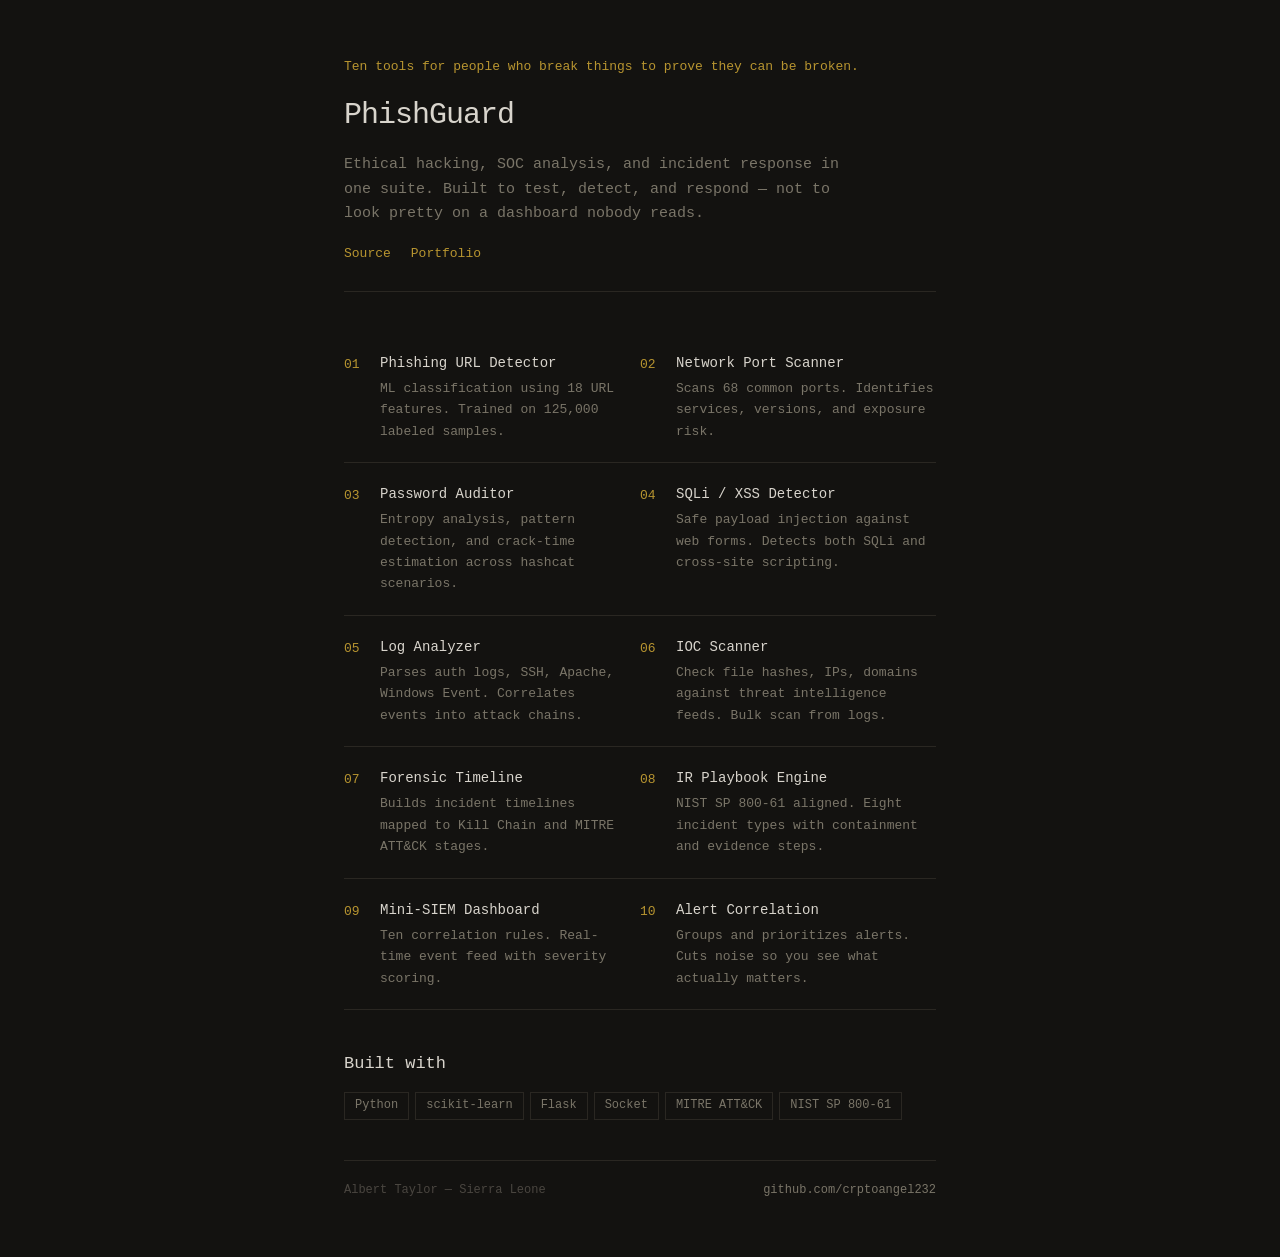
==== commit 27208a66: "Redesign — domain-appropriate colors, human minimalism" ====
--- a/docs/index.html
+++ b/docs/index.html
@@ -3,96 +3,70 @@
 <head>
 <meta charset="UTF-8">
 <meta name="viewport" content="width=device-width, initial-scale=1.0">
-<title>PhishGuard — Security Suite</title>
+<title>PhishGuard — Security Toolkit</title>
 <style>
 *{margin:0;padding:0;box-sizing:border-box;}
-body{font-family:-apple-system,BlinkMacSystemFont,"Segoe UI",Helvetica,Arial,sans-serif;background:#15130f;color:#e0ddd5;line-height:1.65;}
-.wrap{max-width:680px;margin:0 auto;padding:60px 24px;}
-header{margin-bottom:48px;padding-bottom:24px;border-bottom:1px solid #2a2620;}
-header .label{font-size:12px;letter-spacing:2px;text-transform:uppercase;color:#c4a03a;font-weight:600;margin-bottom:12px;}
-header h1{font-family:Georgia,"Times New Roman",serif;font-size:34px;font-weight:400;letter-spacing:-0.5px;margin-bottom:12px;}
-header p{font-size:16px;color:#8a857a;max-width:520px;}
-nav{display:flex;gap:24px;margin-top:20px;font-size:14px;}
-nav a{color:#c4a03a;text-decoration:none;border-bottom:1px solid transparent;}
-nav a:hover{border-bottom-color:#c4a03a;}
-.section{margin-bottom:48px;}
-.section h2{font-family:Georgia,serif;font-size:20px;font-weight:400;margin-bottom:16px;}
-.feat{display:flex;gap:16px;margin-bottom:20px;padding-bottom:20px;border-bottom:1px solid #242118;}
-.feat:last-child{border-bottom:none;}
-.feat .fn{font-family:Georgia,serif;font-size:16px;color:#c4a03a;min-width:24px;}
-.feat h3{font-size:15px;font-weight:600;margin-bottom:4px;}
-.feat p{font-size:14px;color:#8a857a;}
-.stack{display:flex;flex-wrap:wrap;gap:8px;}
-.stack span{font-size:13px;color:#8a857a;padding:4px 12px;border:1px solid #2a2620;border-radius:2px;}
-footer{padding-top:24px;border-top:1px solid #2a2620;font-size:13px;color:#5a554c;display:flex;justify-content:space-between;}
-footer a{color:#8a857a;text-decoration:none;}
-footer a:hover{text-decoration:underline;}
-@media(max-width:600px){.wrap{padding:40px 20px;}header h1{font-size:26px;}footer{flex-direction:column;gap:8px;}}
+body{font-family:'JetBrains Mono','Courier New',monospace;background:#131210;color:#d8d4cc;line-height:1.65;}
+.w{max-width:640px;margin:0 auto;padding:56px 24px;}
+.hd{margin-bottom:40px;padding-bottom:24px;border-bottom:1px solid #2a2722;}
+.hd .tg{font-family:'JetBrains Mono','Courier New',monospace;font-size:13px;color:#b89530;margin-bottom:14px;}
+.hd h1{font-family:'JetBrains Mono','Courier New',monospace;font-size:30px;font-weight:500;letter-spacing:-1px;margin-bottom:12px;}
+.hd .ds{font-size:15px;color:#7a7568;max-width:500px;margin-bottom:16px;}
+.nv{display:flex;gap:20px;font-size:13px;}
+.nv a{color:#b89530;text-decoration:none;border-bottom:1px solid transparent;padding-bottom:1px;}
+.nv a:hover{border-bottom-color:#b89530;}
+.fl{display:grid;grid-template-columns:1fr 1fr;gap:0;}.f{padding:20px 0;border-bottom:1px solid #2a2722;}.f:nth-child(odd){padding-right:20px;}@media(max-width:560px){.fl{grid-template-columns:1fr;}.f:nth-child(odd){padding-right:0;}}
+.f{display:flex;gap:14px;}
+.fn{font-family:'JetBrains Mono','Courier New',monospace;font-size:13px;color:#b89530;min-width:22px;flex-shrink:0;padding-top:2px;}
+.f h3{font-size:14px;font-weight:500;margin-bottom:3px;}
+.f p{font-size:13px;color:#7a7568;}
+.stats{display:flex;gap:28px;margin-bottom:36px;padding-bottom:24px;border-bottom:1px solid #2a2722;}
+.s{display:flex;flex-direction:column;}
+.sv{font-family:'JetBrains Mono','Courier New',monospace;font-size:24px;font-weight:400;color:#b89530;}
+.sl{font-size:11px;color:#4a4640;letter-spacing:1px;text-transform:uppercase;margin-top:2px;}
+.se{margin-top:40px;margin-bottom:40px;}
+.se h2{font-family:'JetBrains Mono','Courier New',monospace;font-size:17px;font-weight:400;margin-bottom:14px;}
+.sk{display:flex;flex-wrap:wrap;gap:6px;}
+.sk span{font-size:12px;color:#7a7568;padding:3px 10px;border:1px solid #2a2722;}
+.ft{padding-top:20px;border-top:1px solid #2a2722;font-size:12px;color:#4a4640;display:flex;justify-content:space-between;}
+.ft a{color:#7a7568;text-decoration:none;}
+.ft a:hover{text-decoration:underline;}
+@media(max-width:600px){.w{padding:40px 20px;}.hd h1{font-size:24px;}.ft{flex-direction:column;gap:6px;}}
 </style>
 </head>
 <body>
-<div class="wrap">
-<header>
-<div class="label">Cybersecurity</div>
+<div class="w">
+<div class="hd">
+<div class="tg">Ten tools for people who break things to prove they can be broken.</div>
 <h1>PhishGuard</h1>
-<p>Ten tools for ethical hacking, SOC analysis, and incident response. Phishing detection, port scanning, password auditing, SIEM dashboard, and more.</p>
-<nav>
+<p class="ds">Ethical hacking, SOC analysis, and incident response in one suite. Built to test, detect, and respond — not to look pretty on a dashboard nobody reads.</p>
+<div class="nv">
 <a href="https://github.com/crptoangel232/phishguard" target="_blank">Source</a>
 <a href="https://crptoangel232.github.io/My-Portfolio-Website/">Portfolio</a>
-</nav>
-</header>
-<section class="section">
-<h2>What it does</h2>
+</div>
+</div>
 
-<div class="feat">
-<div class="fn">01</div>
-<div><h3>Phishing URL Detector</h3><p>ML-based classification of malicious URLs using feature extraction.</p></div>
+<div class="fl">
+<div class="f"><span class="fn">01</span><div><h3>Phishing URL Detector</h3><p>ML classification using 18 URL features. Trained on 125,000 labeled samples.</p></div></div>
+<div class="f"><span class="fn">02</span><div><h3>Network Port Scanner</h3><p>Scans 68 common ports. Identifies services, versions, and exposure risk.</p></div></div>
+<div class="f"><span class="fn">03</span><div><h3>Password Auditor</h3><p>Entropy analysis, pattern detection, and crack-time estimation across hashcat scenarios.</p></div></div>
+<div class="f"><span class="fn">04</span><div><h3>SQLi / XSS Detector</h3><p>Safe payload injection against web forms. Detects both SQLi and cross-site scripting.</p></div></div>
+<div class="f"><span class="fn">05</span><div><h3>Log Analyzer</h3><p>Parses auth logs, SSH, Apache, Windows Event. Correlates events into attack chains.</p></div></div>
+<div class="f"><span class="fn">06</span><div><h3>IOC Scanner</h3><p>Check file hashes, IPs, domains against threat intelligence feeds. Bulk scan from logs.</p></div></div>
+<div class="f"><span class="fn">07</span><div><h3>Forensic Timeline</h3><p>Builds incident timelines mapped to Kill Chain and MITRE ATT&CK stages.</p></div></div>
+<div class="f"><span class="fn">08</span><div><h3>IR Playbook Engine</h3><p>NIST SP 800-61 aligned. Eight incident types with containment and evidence steps.</p></div></div>
+<div class="f"><span class="fn">09</span><div><h3>Mini-SIEM Dashboard</h3><p>Ten correlation rules. Real-time event feed with severity scoring.</p></div></div>
+<div class="f"><span class="fn">10</span><div><h3>Alert Correlation</h3><p>Groups and prioritizes alerts. Cuts noise so you see what actually matters.</p></div></div>
+
 </div>
-<div class="feat">
-<div class="fn">02</div>
-<div><h3>Network Port Scanner</h3><p>Scans 68 common ports with service detection and risk scoring.</p></div>
+<div class="se">
+<h2>Built with</h2>
+<div class="sk"><span>Python</span><span>scikit-learn</span><span>Flask</span><span>Socket</span><span>MITRE ATT&CK</span><span>NIST SP 800-61</span></div>
 </div>
-<div class="feat">
-<div class="fn">03</div>
-<div><h3>Password Auditor</h3><p>Tests password strength against entropy, common patterns, and breach lists.</p></div>
-</div>
-<div class="feat">
-<div class="fn">04</div>
-<div><h3>SQLi/XSS Detector</h3><p>Identifies injection and cross-site scripting vectors in input.</p></div>
-</div>
-<div class="feat">
-<div class="fn">05</div>
-<div><h3>Log Analyzer</h3><p>Parses logs, correlates events, and flags suspicious activity patterns.</p></div>
-</div>
-<div class="feat">
-<div class="fn">06</div>
-<div><h3>IOC Scanner</h3><p>Checks indicators of compromise against known threat intelligence.</p></div>
-</div>
-<div class="feat">
-<div class="fn">07</div>
-<div><h3>Forensic Timeline</h3><p>Builds incident timelines mapped to Kill Chain and MITRE ATT&CK.</p></div>
-</div>
-<div class="feat">
-<div class="fn">08</div>
-<div><h3>IR Playbook Engine</h3><p>NIST SP 800-61 aligned playbooks for 8 incident types.</p></div>
-</div>
-<div class="feat">
-<div class="fn">09</div>
-<div><h3>Mini-SIEM Dashboard</h3><p>Ten correlation rules with real-time event monitoring.</p></div>
-</div>
-<div class="feat">
-<div class="fn">10</div>
-<div><h3>Alert Correlation</h3><p>Groups and prioritizes alerts to cut noise and find real threats.</p></div>
-</div>
-</section>
-<section class="section">
-<h2>Built with</h2>
-<div class="stack"><span>Python</span><span>JavaScript</span><span>scikit-learn</span><span>Flask</span><span>Socket</span><span>MITRE ATT&CK</span></div>
-</section>
-<footer>
+<div class="ft">
 <span>Albert Taylor — Sierra Leone</span>
 <a href="https://github.com/crptoangel232" target="_blank">github.com/crptoangel232</a>
-</footer>
+</div>
 </div>
 </body>
 </html>
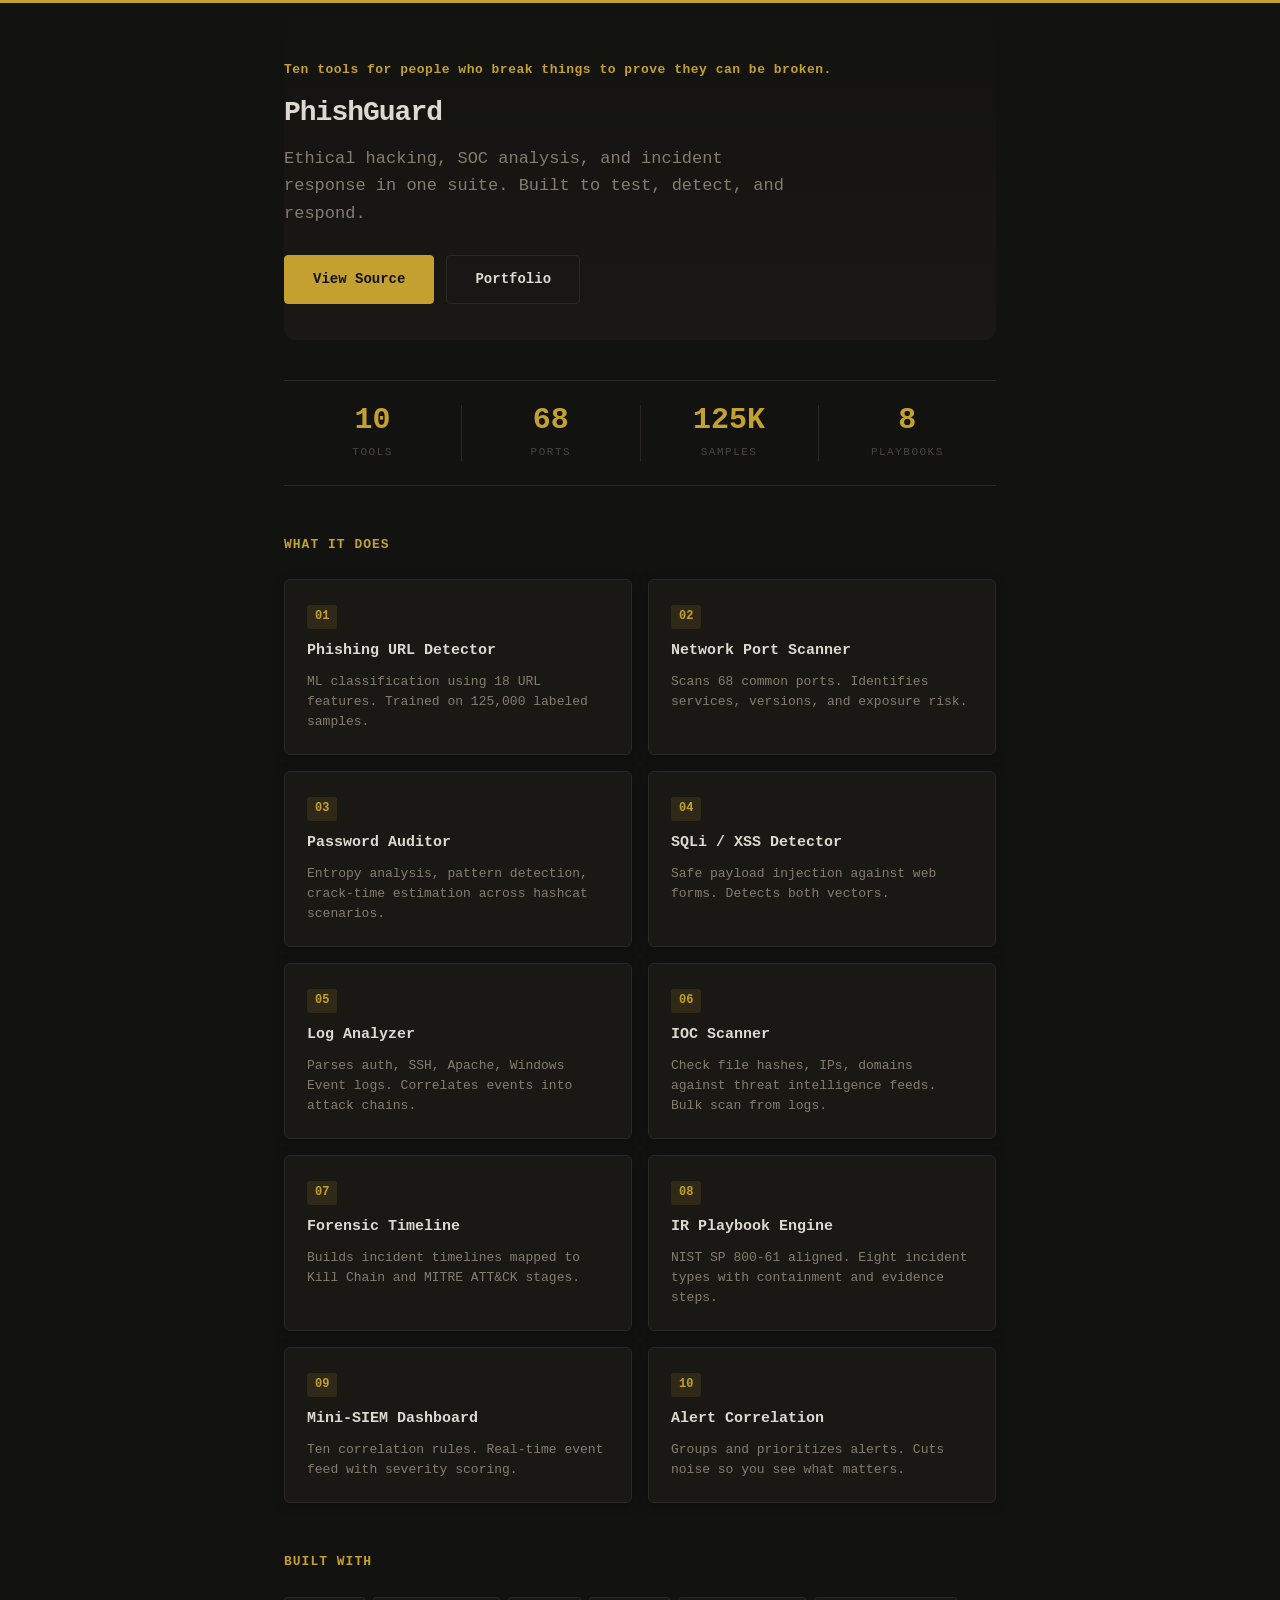
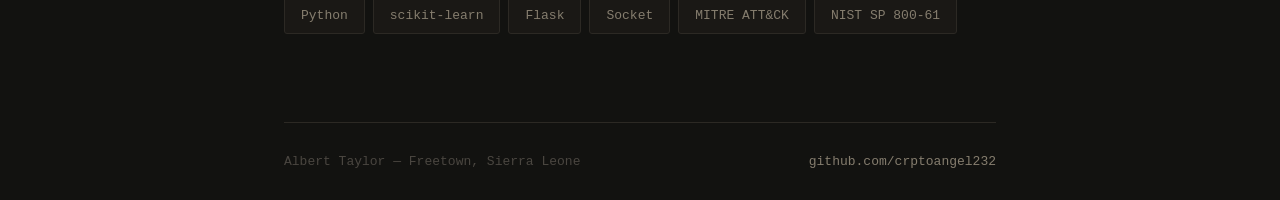
==== commit 053d6064: "Professional redesign — gradients, cards, depth, unique palettes" ====
--- a/docs/index.html
+++ b/docs/index.html
@@ -5,66 +5,125 @@
 <meta name="viewport" content="width=device-width, initial-scale=1.0">
 <title>PhishGuard — Security Toolkit</title>
 <style>
-*{margin:0;padding:0;box-sizing:border-box;}
-body{font-family:'JetBrains Mono','Courier New',monospace;background:#131210;color:#d8d4cc;line-height:1.65;}
-.w{max-width:640px;margin:0 auto;padding:56px 24px;}
-.hd{margin-bottom:40px;padding-bottom:24px;border-bottom:1px solid #2a2722;}
-.hd .tg{font-family:'JetBrains Mono','Courier New',monospace;font-size:13px;color:#b89530;margin-bottom:14px;}
-.hd h1{font-family:'JetBrains Mono','Courier New',monospace;font-size:30px;font-weight:500;letter-spacing:-1px;margin-bottom:12px;}
-.hd .ds{font-size:15px;color:#7a7568;max-width:500px;margin-bottom:16px;}
-.nv{display:flex;gap:20px;font-size:13px;}
-.nv a{color:#b89530;text-decoration:none;border-bottom:1px solid transparent;padding-bottom:1px;}
-.nv a:hover{border-bottom-color:#b89530;}
-.fl{display:grid;grid-template-columns:1fr 1fr;gap:0;}.f{padding:20px 0;border-bottom:1px solid #2a2722;}.f:nth-child(odd){padding-right:20px;}@media(max-width:560px){.fl{grid-template-columns:1fr;}.f:nth-child(odd){padding-right:0;}}
-.f{display:flex;gap:14px;}
-.fn{font-family:'JetBrains Mono','Courier New',monospace;font-size:13px;color:#b89530;min-width:22px;flex-shrink:0;padding-top:2px;}
-.f h3{font-size:14px;font-weight:500;margin-bottom:3px;}
-.f p{font-size:13px;color:#7a7568;}
-.stats{display:flex;gap:28px;margin-bottom:36px;padding-bottom:24px;border-bottom:1px solid #2a2722;}
-.s{display:flex;flex-direction:column;}
-.sv{font-family:'JetBrains Mono','Courier New',monospace;font-size:24px;font-weight:400;color:#b89530;}
-.sl{font-size:11px;color:#4a4640;letter-spacing:1px;text-transform:uppercase;margin-top:2px;}
-.se{margin-top:40px;margin-bottom:40px;}
-.se h2{font-family:'JetBrains Mono','Courier New',monospace;font-size:17px;font-weight:400;margin-bottom:14px;}
-.sk{display:flex;flex-wrap:wrap;gap:6px;}
-.sk span{font-size:12px;color:#7a7568;padding:3px 10px;border:1px solid #2a2722;}
-.ft{padding-top:20px;border-top:1px solid #2a2722;font-size:12px;color:#4a4640;display:flex;justify-content:space-between;}
-.ft a{color:#7a7568;text-decoration:none;}
-.ft a:hover{text-decoration:underline;}
-@media(max-width:600px){.w{padding:40px 20px;}.hd h1{font-size:24px;}.ft{flex-direction:column;gap:6px;}}
+*{margin:0;padding:0;box-sizing:border-box}
+html{scroll-behavior:smooth}
+body{font-family:'JetBrains Mono','Courier New',monospace;background:#121210;color:#ddd9d0;line-height:1.65;-webkit-font-smoothing:antialiased}
+a{color:inherit;text-decoration:none}
+
+.accent-line{height:3px;background:#c4a030;width:100%}
+.wrap{max-width:760px;margin:0 auto;padding:0 24px}
+
+.hero{padding:56px 0 36px;background:linear-gradient(180deg, #121210 0%, #1a1815 100%);border-radius:0 0 12px 12px;margin-bottom:40px}
+.hero .tag{font-size:13px;color:#c4a030;margin-bottom:18px;letter-spacing:0.5px;font-weight:600}
+.hero h1{font-family:'JetBrains Mono','Courier New',monospace;font-size:28px;font-weight:600;letter-spacing:-1px;line-height:1.1;margin-bottom:16px}
+.hero .desc{font-size:17px;color:#857d6e;max-width:520px;margin-bottom:28px;line-height:1.6}
+.hero .cta{display:flex;gap:12px;flex-wrap:wrap}
+.hero .cta a{display:inline-block;padding:12px 28px;font-size:14px;font-weight:600;border-radius:4px;transition:all 0.25s}
+.hero .cta .p{background:#c4a030;color:#121210;border:1px solid #c4a030}
+.hero .cta .p:hover{opacity:0.88;transform:translateY(-1px)}
+.hero .cta .s{background:transparent;color:#ddd9d0;border:1px solid #2c2924}
+.hero .cta .s:hover{background:#1a1815;border-color:#c4a030}
+
+.stats{display:flex;gap:0;padding:24px 0;border-top:1px solid #2c2924;border-bottom:1px solid #2c2924;margin-bottom:48px}
+.stat{flex:1;text-align:center;padding:0 12px;border-right:1px solid #2c2924}
+.stat:last-child{border-right:none}
+.stat-v{font-family:'JetBrains Mono','Courier New',monospace;font-size:30px;font-weight:600;color:#c4a030;display:block;line-height:1}
+.stat-l{font-size:11px;color:#4a4640;letter-spacing:1.5px;text-transform:uppercase;margin-top:8px;display:block}
+
+.sec{padding-bottom:48px}
+.sec-title{font-family:'JetBrains Mono','Courier New',monospace;font-size:13px;color:#c4a030;letter-spacing:1px;text-transform:uppercase;margin-bottom:24px;font-weight:700}
+
+.cards{display:grid;grid-template-columns:1fr 1fr;gap:16px}
+.card{background:#1a1815;border:1px solid #2c2924;border-radius:6px;padding:22px;transition:all 0.25s;box-shadow:0 2px 12px rgba(0,0,0,0.3)}
+.card:hover{border-color:#c4a030;box-shadow:0 4px 20px rgba(0,0,0,0.4);transform:translateY(-2px)}
+.card-n{font-family:'JetBrains Mono','Courier New',monospace;font-size:12px;color:#c4a030;display:inline-block;margin-bottom:10px;font-weight:600;padding:2px 8px;background:#c4a03022;border-radius:3px}
+.card h3{font-size:15px;font-weight:600;margin-bottom:8px}
+.card p{font-size:13px;color:#857d6e;line-height:1.55}
+
+.stack{display:flex;flex-wrap:wrap;gap:8px;margin-bottom:40px}
+.stack span{font-size:13px;color:#857d6e;padding:7px 16px;border:1px solid #2c2924;border-radius:3px;background:#1a1815;transition:border-color 0.2s}
+.stack span:hover{border-color:#c4a030}
+
+.footer{border-top:1px solid #2c2924;padding:28px 0;font-size:13px;color:#4a4640;display:flex;justify-content:space-between;align-items:center}
+.footer a{color:#857d6e;transition:color 0.2s}
+.footer a:hover{color:#c4a030}
+
+@media(max-width:600px){
+.hero{padding:48px 0 28px}
+.hero h1{font-size:30px}
+.cards{grid-template-columns:1fr}
+.stats{flex-wrap:wrap;gap:12px}
+.stat{flex:1 1 40%;border-right:none;border-bottom:1px solid #2c2924;padding-bottom:10px;margin-bottom:10px}
+.stat:last-child{border-bottom:none}
+.footer{flex-direction:column;gap:8px;text-align:center}
+}
 </style>
 </head>
 <body>
-<div class="w">
-<div class="hd">
-<div class="tg">Ten tools for people who break things to prove they can be broken.</div>
+<div class="accent-line"></div>
+<div class="wrap">
+<div class="hero">
+<div class="tag">Ten tools for people who break things to prove they can be broken.</div>
 <h1>PhishGuard</h1>
-<p class="ds">Ethical hacking, SOC analysis, and incident response in one suite. Built to test, detect, and respond — not to look pretty on a dashboard nobody reads.</p>
-<div class="nv">
-<a href="https://github.com/crptoangel232/phishguard" target="_blank">Source</a>
-<a href="https://crptoangel232.github.io/My-Portfolio-Website/">Portfolio</a>
+<p class="desc">Ethical hacking, SOC analysis, and incident response in one suite. Built to test, detect, and respond.</p>
+<div class="cta">
+<a class="p" href="https://github.com/crptoangel232/phishguard" target="_blank">View Source</a>
+<a class="s" href="https://crptoangel232.github.io/My-Portfolio-Website/">Portfolio</a>
 </div>
 </div>
-
-<div class="fl">
-<div class="f"><span class="fn">01</span><div><h3>Phishing URL Detector</h3><p>ML classification using 18 URL features. Trained on 125,000 labeled samples.</p></div></div>
-<div class="f"><span class="fn">02</span><div><h3>Network Port Scanner</h3><p>Scans 68 common ports. Identifies services, versions, and exposure risk.</p></div></div>
-<div class="f"><span class="fn">03</span><div><h3>Password Auditor</h3><p>Entropy analysis, pattern detection, and crack-time estimation across hashcat scenarios.</p></div></div>
-<div class="f"><span class="fn">04</span><div><h3>SQLi / XSS Detector</h3><p>Safe payload injection against web forms. Detects both SQLi and cross-site scripting.</p></div></div>
-<div class="f"><span class="fn">05</span><div><h3>Log Analyzer</h3><p>Parses auth logs, SSH, Apache, Windows Event. Correlates events into attack chains.</p></div></div>
-<div class="f"><span class="fn">06</span><div><h3>IOC Scanner</h3><p>Check file hashes, IPs, domains against threat intelligence feeds. Bulk scan from logs.</p></div></div>
-<div class="f"><span class="fn">07</span><div><h3>Forensic Timeline</h3><p>Builds incident timelines mapped to Kill Chain and MITRE ATT&CK stages.</p></div></div>
-<div class="f"><span class="fn">08</span><div><h3>IR Playbook Engine</h3><p>NIST SP 800-61 aligned. Eight incident types with containment and evidence steps.</p></div></div>
-<div class="f"><span class="fn">09</span><div><h3>Mini-SIEM Dashboard</h3><p>Ten correlation rules. Real-time event feed with severity scoring.</p></div></div>
-<div class="f"><span class="fn">10</span><div><h3>Alert Correlation</h3><p>Groups and prioritizes alerts. Cuts noise so you see what actually matters.</p></div></div>
-
+<div class="stats"><div class="stat"><span class="stat-v">10</span><span class="stat-l">Tools</span></div><div class="stat"><span class="stat-v">68</span><span class="stat-l">Ports</span></div><div class="stat"><span class="stat-v">125K</span><span class="stat-l">Samples</span></div><div class="stat"><span class="stat-v">8</span><span class="stat-l">Playbooks</span></div></div>
+<div class="sec">
+<div class="sec-title">What It Does</div>
+<div class="cards"><div class="card">
+<span class="card-n">01</span>
+<h3>Phishing URL Detector</h3>
+<p>ML classification using 18 URL features. Trained on 125,000 labeled samples.</p>
+</div><div class="card">
+<span class="card-n">02</span>
+<h3>Network Port Scanner</h3>
+<p>Scans 68 common ports. Identifies services, versions, and exposure risk.</p>
+</div><div class="card">
+<span class="card-n">03</span>
+<h3>Password Auditor</h3>
+<p>Entropy analysis, pattern detection, crack-time estimation across hashcat scenarios.</p>
+</div><div class="card">
+<span class="card-n">04</span>
+<h3>SQLi / XSS Detector</h3>
+<p>Safe payload injection against web forms. Detects both vectors.</p>
+</div><div class="card">
+<span class="card-n">05</span>
+<h3>Log Analyzer</h3>
+<p>Parses auth, SSH, Apache, Windows Event logs. Correlates events into attack chains.</p>
+</div><div class="card">
+<span class="card-n">06</span>
+<h3>IOC Scanner</h3>
+<p>Check file hashes, IPs, domains against threat intelligence feeds. Bulk scan from logs.</p>
+</div><div class="card">
+<span class="card-n">07</span>
+<h3>Forensic Timeline</h3>
+<p>Builds incident timelines mapped to Kill Chain and MITRE ATT&CK stages.</p>
+</div><div class="card">
+<span class="card-n">08</span>
+<h3>IR Playbook Engine</h3>
+<p>NIST SP 800-61 aligned. Eight incident types with containment and evidence steps.</p>
+</div><div class="card">
+<span class="card-n">09</span>
+<h3>Mini-SIEM Dashboard</h3>
+<p>Ten correlation rules. Real-time event feed with severity scoring.</p>
+</div><div class="card">
+<span class="card-n">10</span>
+<h3>Alert Correlation</h3>
+<p>Groups and prioritizes alerts. Cuts noise so you see what matters.</p>
+</div></div>
 </div>
-<div class="se">
-<h2>Built with</h2>
-<div class="sk"><span>Python</span><span>scikit-learn</span><span>Flask</span><span>Socket</span><span>MITRE ATT&CK</span><span>NIST SP 800-61</span></div>
+<div class="sec">
+<div class="sec-title">Built With</div>
+<div class="stack"><span>Python</span><span>scikit-learn</span><span>Flask</span><span>Socket</span><span>MITRE ATT&CK</span><span>NIST SP 800-61</span></div>
 </div>
-<div class="ft">
-<span>Albert Taylor — Sierra Leone</span>
+</div>
+<div class="wrap">
+<div class="footer">
+<span>Albert Taylor — Freetown, Sierra Leone</span>
 <a href="https://github.com/crptoangel232" target="_blank">github.com/crptoangel232</a>
 </div>
 </div>
